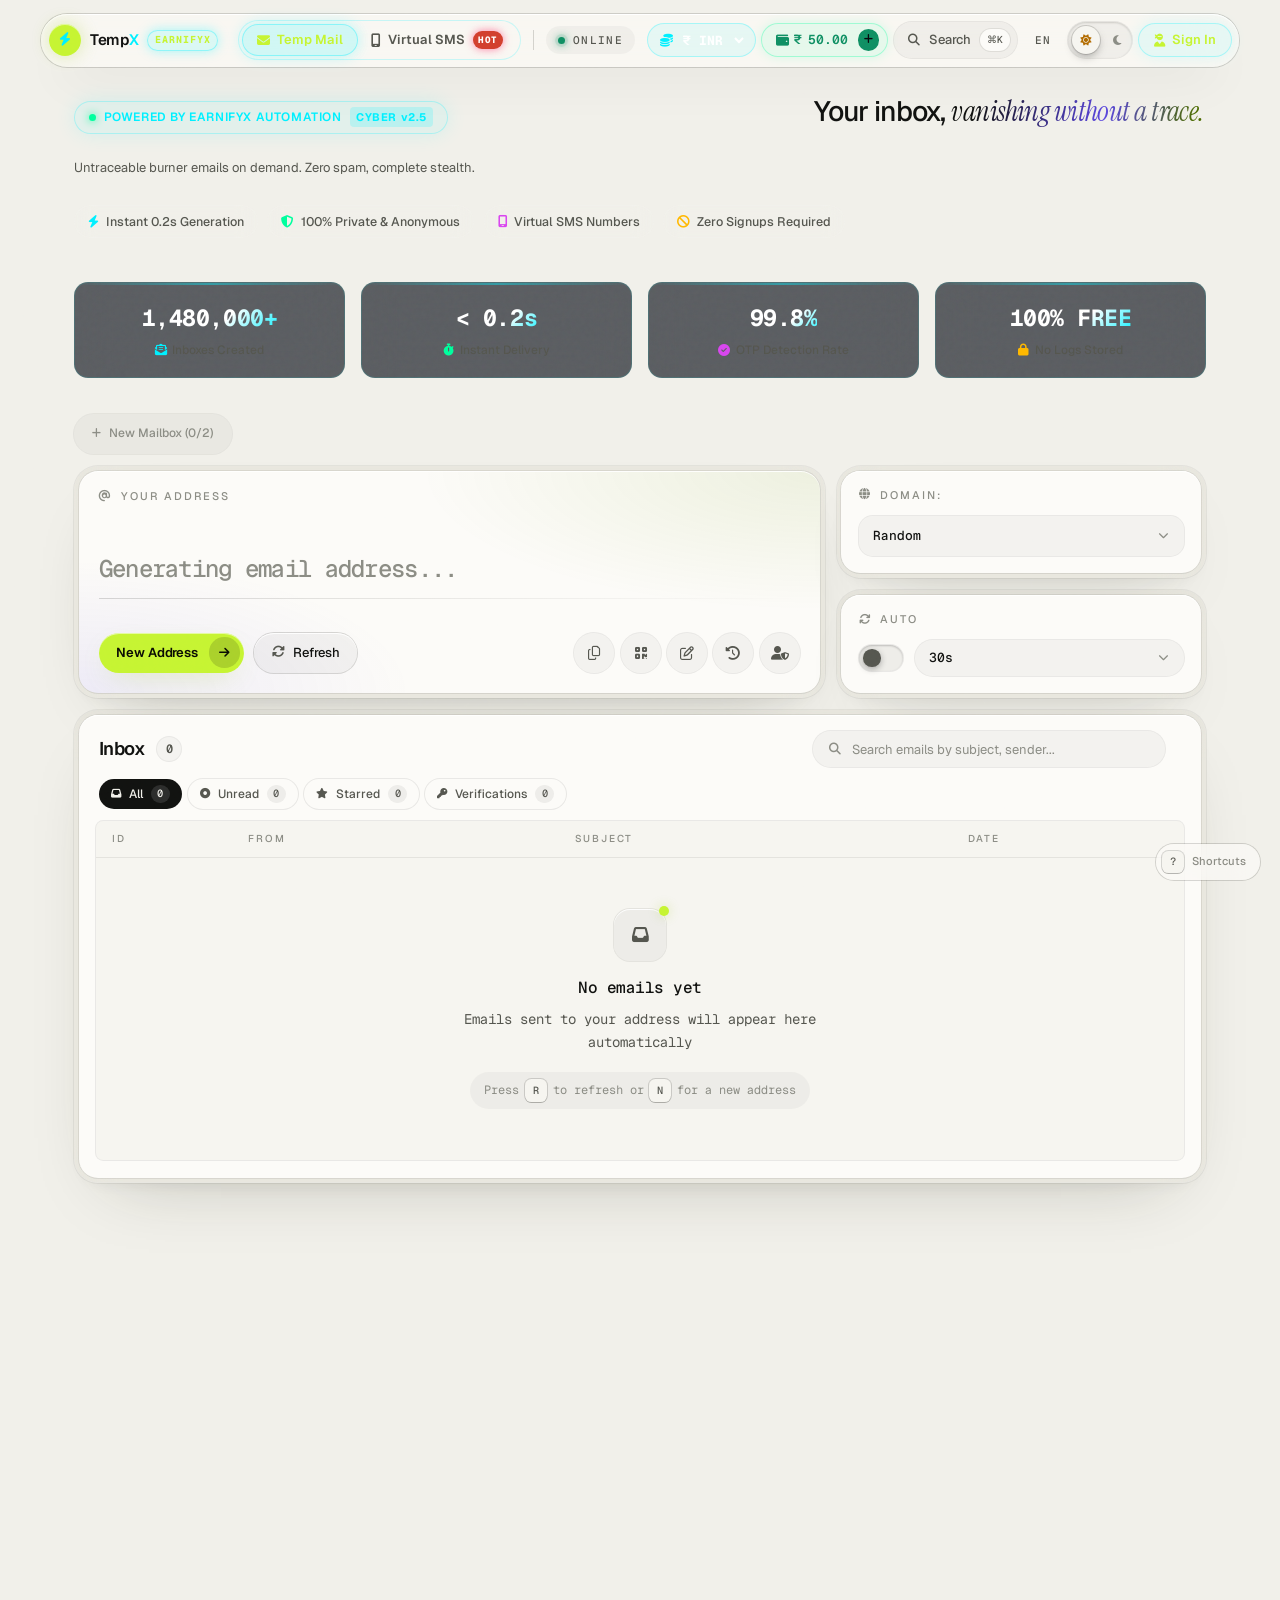
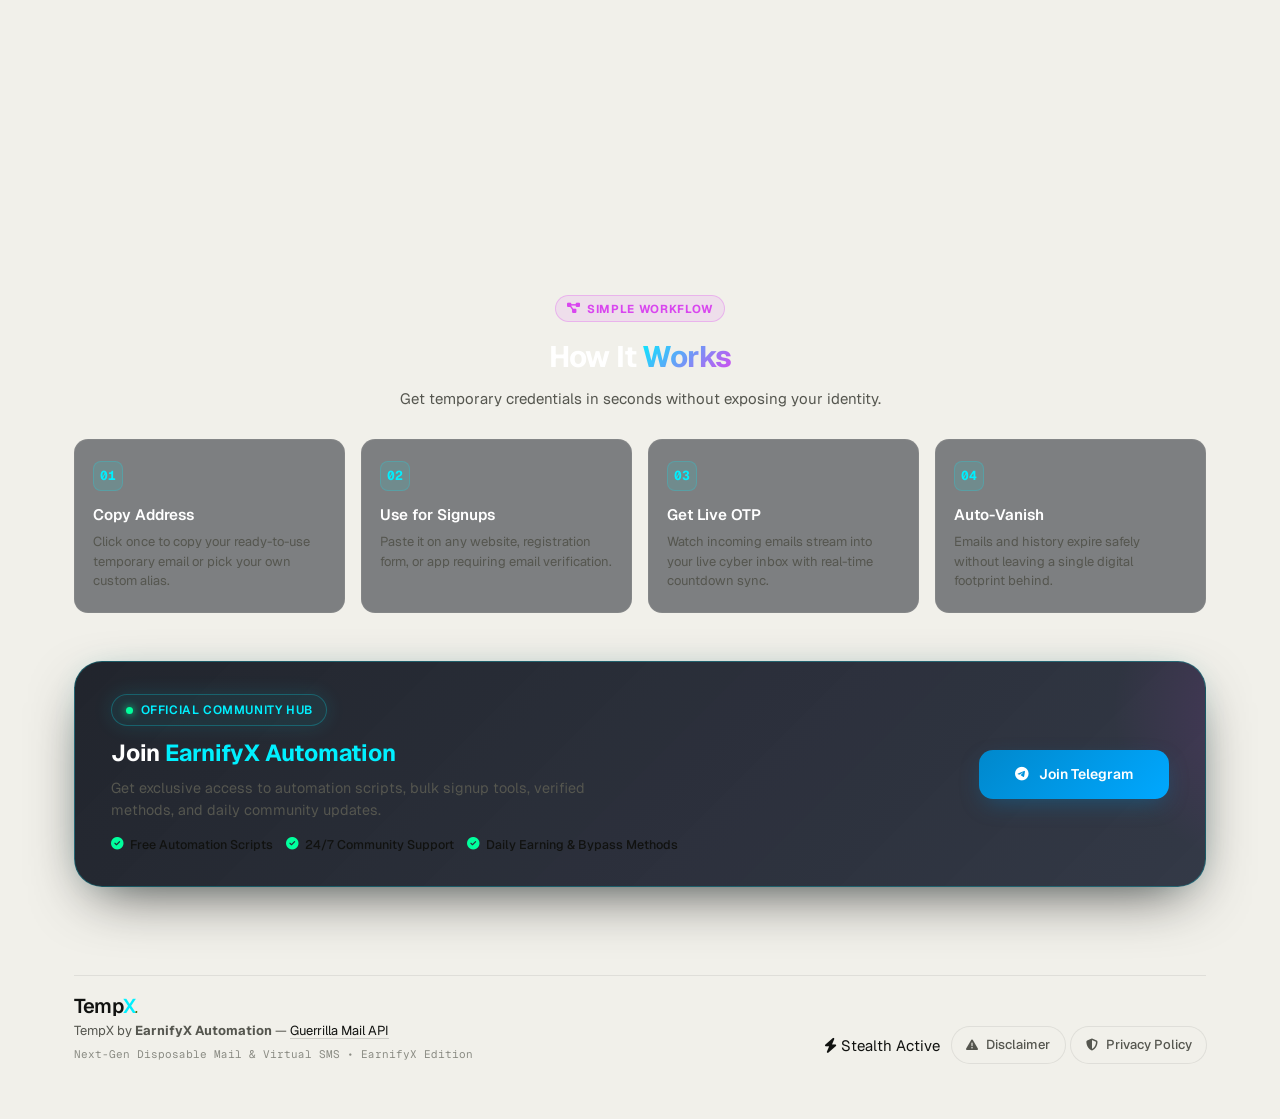
==== index.html @ 38884dc8 "feat: launch TempX v2.5 by EarnifyX Automation" ====
<!doctype html>
<!----------------------------------
    GhostMail — Cyberpunk Disposable Email
    Author: Suraj Kumar
    Tech: Vanilla JS + Cyberpunk Glassmorphism
---------------------------------->
<html lang="en">

<head>
  <meta charset="UTF-8" />
  <meta name="viewport" content="width=device-width, initial-scale=1.0, viewport-fit=cover" />
  <meta
    content="default-src 'self' https://api.guerrillamail.com https://cdnjs.cloudflare.com https://fonts.googleapis.com https://fonts.gstatic.com ws://127.0.0.1:* wss://127.0.0.1:*; connect-src 'self' https://api.guerrillamail.com ws://127.0.0.1:* wss://127.0.0.1:*; style-src 'self' 'unsafe-inline' https://cdnjs.cloudflare.com https://fonts.googleapis.com; script-src 'self' 'unsafe-inline' 'unsafe-eval'; font-src https://cdnjs.cloudflare.com https://fonts.gstatic.com; img-src 'self' data: https:;" />
  <title>TempX — Instant Temp Mail &amp; Virtual SMS | EarnifyX Automation</title>
  <meta name="description"
    content="TempX by EarnifyX Automation — Generate instant, stealth disposable email addresses &amp; virtual phone numbers for OTP verification. No sign-up required." />
  <meta name="keywords"
    content="tempx, earnifyx, temp mail, temporary email, disposable email, burner email, virtual sms, otp number, guerrilla mail" />
  <meta name="author" content="EarnifyX Automation" />
  <meta name="robots" content="index, follow, max-image-preview:large, max-snippet:-1" />

  <!-- Open Graph -->
  <meta property="og:type" content="website" />
  <meta property="og:site_name" content="TempX by EarnifyX" />
  <meta property="og:locale" content="en_US" />
  <meta property="og:title" content="TempX — Instant Temp Mail &amp; Virtual SMS" />
  <meta property="og:description"
    content="Instant stealth disposable email addresses &amp; virtual SMS numbers for OTP verification. By EarnifyX Automation." />
  <meta property="og:image" content="images/og-image.png" />
  <meta property="og:image:width" content="1200" />
  <meta property="og:image:height" content="630" />

  <!-- Twitter Card -->
  <meta name="twitter:card" content="summary_large_image" />
  <meta name="twitter:title" content="TempX — Instant Temp Mail &amp; Virtual SMS" />
  <meta name="twitter:description"
    content="Instant stealth disposable email addresses &amp; virtual SMS numbers for OTP verification. By EarnifyX Automation." />
  <meta name="twitter:image" content="images/og-image.png" />

  <!-- Structured data -->
  <script type="application/ld+json">
      {
        "@context": "https://schema.org",
        "@graph": [
          {
            "@type": "WebSite",
            "name": "TempX",
            "alternateName": "TempX by EarnifyX — Disposable Email & Virtual Numbers",
            "inLanguage": ["en", "tr"]
          },
          {
            "@type": "WebApplication",
            "name": "TempX",
            "description": "Next-Gen stealth disposable emails and virtual phone numbers for OTPs. Powered by EarnifyX Automation.",
            "applicationCategory": "UtilitiesApplication",
            "operatingSystem": "Any",
            "browserRequirements": "Requires JavaScript",
            "image": "images/og-image.png",
            "offers": { "@type": "Offer", "price": "0", "priceCurrency": "USD" },
            "author": { "@type": "Organization", "name": "EarnifyX Automation" }
          }
        ]
      }
    </script>
  <meta name="theme-color" content="#07080F" />
  <link rel="icon" href="images/app-icon.svg" type="image/svg+xml" />
  <link rel="icon" href="images/temp-mail-icon.png" type="image/png" sizes="64x64" />
  <link rel="manifest" href="manifest.json" />
  <link rel="apple-touch-icon" href="images/icon-192.png" />
  <meta name="apple-mobile-web-app-capable" content="yes" />

  <!-- Apply saved theme before first paint (prevents flash) -->
  <script>
    (function () {
      try {
        var t = localStorage.getItem("theme");
        if (!t) t = matchMedia("(prefers-color-scheme: light)").matches ? "light" : "dark";
        document.documentElement.setAttribute("data-theme", t);
      } catch (e) {
        document.documentElement.setAttribute("data-theme", "dark");
      }
      document.documentElement.classList.add("js");
    })();
  </script>

  <!-- Google Fonts: Geist, Geist Mono, Instrument Serif -->
  <link rel="preconnect" href="https://fonts.googleapis.com" />
  <link rel="preconnect" href="https://fonts.gstatic.com" crossorigin />
  <link
    href="https://fonts.googleapis.com/css2?family=Geist:wght@300;400;500;600;700&family=Geist+Mono:wght@400;500;600&family=Instrument+Serif:ital@0;1&display=swap"
    rel="stylesheet" />

  <link rel="stylesheet" href="css/style.css" />



  <!-- Font Awesome -->
  <link rel="stylesheet" href="https://cdnjs.cloudflare.com/ajax/libs/font-awesome/6.5.1/css/all.min.css"
    crossorigin="anonymous" referrerpolicy="no-referrer" />

  <!-- Confetti -->
  <script src="https://cdn.jsdelivr.net/npm/canvas-confetti@1.6.0/dist/confetti.browser.min.js" defer></script>
</head>

<body>
  <a href="#main-content" class="skip-link">Skip to main content</a>

  <!-- Ambient background: glow orbs, hairline grid, film grain -->
  <div class="ambient" aria-hidden="true">
    <div class="orb orb-a"></div>
    <div class="orb orb-b"></div>
    <div class="orb orb-c"></div>
    <div class="grid-lines"></div>
  </div>
  <div class="noise-overlay" aria-hidden="true"></div>

  <!-- Toast container -->
  <div id="toast-container" class="toast-container" aria-live="polite"></div>

  <!-- Floating island navigation -->
  <header class="nav-wrap" role="banner">
    <nav class="app-bar" aria-label="Primary">
      <a class="app-bar-logo" href="#main-content" aria-label="TempX home">
        <span class="logo-mark" aria-hidden="true" style="color: #00f0ff;">
          <i class="fa-solid fa-bolt"></i>
        </span>
        <span class="logo-word">Temp<span style="color: #00f0ff;">X</span></span>
        <span class="app-bar-version cyber-badge"
          style="background: rgba(0, 240, 255, 0.12); color: #00f0ff; border-color: rgba(0, 240, 255, 0.35); font-weight: 700; letter-spacing: 1px;">EARNIFYX</span>
      </a>

      <!-- App Mode Switcher: Mail vs SMS -->
      <div class="mode-switcher-pill">
        <button id="mode-tab-mail" class="mode-btn active" onclick="switchAppMode('mail')"
          aria-label="Switch to Temp Mail">
          <i class="fa-solid fa-envelope"></i>
          <span>Temp Mail</span>
        </button>
        <button id="mode-tab-sms" class="mode-btn" onclick="switchAppMode('sms')" aria-label="Switch to Virtual SMS">
          <i class="fa-solid fa-mobile-screen"></i>
          <span>Virtual SMS</span>
          <span class="sms-new-tag">HOT</span>
        </button>
      </div>

      <span class="app-bar-separator" aria-hidden="true"></span>

      <div class="status-pill" role="status">
        <span id="status-led" class="status-led offline"></span>
        <span id="status-text" data-i18n="status_offline">Offline</span>
      </div>

      <div class="app-bar-right">
        <!-- Live Currency Switcher -->
        <div class="currency-switch-pill" title="Switch Display Currency (Live)">
          <i class="fa-solid fa-coins"></i>
          <select id="app-currency-select" class="currency-select" onchange="changeAppCurrency(this.value)"
            aria-label="Currency Selector">
            <option value="INR" selected>₹ INR</option>
            <option value="USD">$ USD</option>
            <option value="USDT">₮ USDT</option>
          </select>
        </div>

        <!-- Wallet Balance Pill -->
        <div class="wallet-pill" onclick="openWalletModal()" title="TempX Wallet Balance &amp; Recharge">
          <i class="fa-solid fa-wallet"></i>
          <span class="wallet-currency" id="nav-wallet-currency">₹</span>
          <span id="wallet-balance-val">50.00</span>
          <span class="wallet-add-btn" aria-label="Add funds"><i class="fa-solid fa-plus"></i></span>
        </div>

        <button class="cmd-trigger" onclick="showCommandPalette()" aria-label="Command palette">
          <i class="fa-solid fa-magnifying-glass"></i>
          <span class="cmd-trigger-text" data-i18n="cmd_hint">Command Palette</span>
          <kbd>⌘K</kbd>
        </button>

        <button id="lang-toggle" class="lang-switch-btn" aria-label="Switch Language" data-tooltip="Türkçe">
          <span class="lang-icon">🇺🇸</span>
          <span class="lang-text">EN</span>
        </button>

        <label class="theme-toggle" data-tooltip="Theme">
          <input type="checkbox" id="theme-toggle" aria-label="Toggle dark mode" />
          <span class="theme-toggle-track" aria-hidden="true">
            <i class="fa-solid fa-sun"></i>
            <i class="fa-solid fa-moon"></i>
            <span class="theme-toggle-knob"></span>
          </span>
        </label>

        <!-- Auth Trigger / User Menu -->
        <div id="auth-header-slot" class="auth-slot">
          <button id="auth-open-btn" class="auth-trigger-btn" onclick="openAuthModal('login')"
            aria-label="Login or Register">
            <i class="fa-solid fa-user-ninja"></i>
            <span class="auth-btn-text">Sign In</span>
          </button>

          <div id="user-profile-menu" class="user-menu" style="display: none;">
            <div class="user-pill" onclick="toggleUserDropdown()">
              <span class="user-avatar"><i class="fa-solid fa-ghost"></i></span>
              <span id="user-display-name" class="user-name">Agent</span>
              <span class="user-tier-badge">PRO</span>
              <i class="fa-solid fa-chevron-down user-caret"></i>
            </div>
            <div id="user-dropdown-panel" class="user-dropdown" style="display: none;">
              <div class="user-dropdown-header">
                <span id="dropdown-username" class="dropdown-username">@agent</span>
                <span class="dropdown-role"><i class="fa-solid fa-shield-halved"></i> Stealth Unlimited</span>
              </div>
              <div class="user-dropdown-divider"></div>
              <div class="user-dropdown-perk">
                <i class="fa-solid fa-infinity"></i> Unlimited Mailboxes Active
              </div>
              <div class="user-dropdown-divider"></div>
              <button class="dropdown-item text-danger" onclick="logoutUser()">
                <i class="fa-solid fa-arrow-right-from-bracket"></i> Sign Out
              </button>
            </div>
          </div>
        </div>
      </div>
    </nav>
  </header>

  <div class="app-container">
    <main id="main-content" class="main-content" role="main" tabindex="-1">
      <div id="mail-workspace">
        <!-- Hero -->
        <section class="hero reveal" aria-labelledby="hero-title">
          <div class="hero-badge-pill">
            <span class="badge-dot"></span>
            <span>POWERED BY EARNIFYX AUTOMATION</span>
            <span class="badge-tag">CYBER v2.5</span>
          </div>
          <h1 id="hero-title" class="hero-title" data-i18n="hero_title">
            Instant Disposable Inboxes, <em
              style="background: linear-gradient(135deg, #00f0ff 0%, #d946ef 100%); -webkit-background-clip: text; -webkit-text-fill-color: transparent;">Zero
              Traces.</em>
          </h1>
          <p class="hero-sub" data-i18n="hero_sub">
            Ultra-fast temporary emails &amp; virtual phone numbers on demand. Bypass OTPs, block spam, and automate
            signups with complete stealth.
          </p>
          <div class="hero-trust-bar">
            <span class="trust-item"><i class="fa-solid fa-bolt" style="color: #00f0ff;"></i> Instant 0.2s
              Generation</span>
            <span class="trust-item"><i class="fa-solid fa-shield-halved" style="color: #00ff9d;"></i> 100% Private
              &amp; Anonymous</span>
            <span class="trust-item"><i class="fa-solid fa-mobile-screen" style="color: #d946ef;"></i> Virtual SMS
              Numbers</span>
            <span class="trust-item"><i class="fa-solid fa-ban" style="color: #ffb800;"></i> Zero Signups
              Required</span>
          </div>
        </section>

        <!-- Live Cyber Metrics Strip -->
        <div class="cyber-metrics-strip reveal" style="--d: 180ms">
          <div class="metric-card">
            <span class="metric-val">1,480,000+</span>
            <span class="metric-lbl"><i class="fa-solid fa-envelope-open-text" style="color: #00f0ff;"></i> Inboxes
              Created</span>
          </div>
          <div class="metric-card">
            <span class="metric-val">&lt; 0.2s</span>
            <span class="metric-lbl"><i class="fa-solid fa-stopwatch" style="color: #00ff9d;"></i> Instant
              Delivery</span>
          </div>
          <div class="metric-card">
            <span class="metric-val">99.8%</span>
            <span class="metric-lbl"><i class="fa-solid fa-circle-check" style="color: #d946ef;"></i> OTP Detection
              Rate</span>
          </div>
          <div class="metric-card">
            <span class="metric-val">100% FREE</span>
            <span class="metric-lbl"><i class="fa-solid fa-lock" style="color: #ffb800;"></i> No Logs Stored</span>
          </div>
        </div>

        <!-- Multi-mailbox tabs -->
        <div class="mailbox-tabs-container reveal" style="--d: 200ms" id="mailbox-tabs"></div>

        <!-- Bento: address + side controls -->
        <section class="bento">
          <!-- Address card (hero) -->
          <div class="bezel bento-main reveal" style="--d: 240ms">
            <div class="bezel-core hero-email-inner">
              <div class="core-head">
                <span class="core-label">
                  <i class="fa-solid fa-at"></i>
                  <span data-i18n="hero_address_label">Your address</span>
                </span>
                <div class="session-timer" id="session-timer" style="display: none">
                  <i class="fa-regular fa-clock"></i>
                  <span id="session-timer-text">00:00</span>
                </div>
              </div>

              <div class="email-input-group">
                <input id="addr" placeholder="Generating email address..." data-i18n-placeholder="generating_email"
                  readonly spellcheck="false" aria-label="Your temporary email address"
                  data-i18n-aria-label="aria_email_address" />
              </div>

              <!-- Note for the current address ("Reddit signup") -->
              <div class="address-label-row" id="address-label-row"></div>

              <div class="address-actions">
                <div class="button-group">
                  <button onclick="genEmail()" class="primary-button btn-island" title="Generate new address"
                    data-i18n-title="tooltip_new_btn">
                    <span data-i18n="btn_new">New Address</span>
                    <span class="btn-icon" aria-hidden="true">
                      <i class="fa-solid fa-arrow-right"></i>
                    </span>
                  </button>
                  <button onclick="refreshMail()" class="secondary-button" title="Refresh inbox"
                    data-i18n-title="tooltip_refresh_btn">
                    <i class="fa-solid fa-rotate"></i>
                    <span data-i18n="btn_refresh">Refresh</span>
                  </button>
                </div>

                <div class="icon-row">
                  <button onclick="copyEmail()" id="copy-btn" title="Copy email address" data-i18n-title="copy_email"
                    class="icon-button" aria-label="Copy email address" data-i18n-aria-label="copy_email"
                    data-tooltip="Copy" data-i18n-tooltip="tooltip_copy">
                    <i class="fa-regular fa-copy" id="copy-icon"></i>
                  </button>
                  <button onclick="showQRCodeModal()" id="qrcode-btn" title="Show QR Code" data-i18n-title="show_qrcode"
                    class="icon-button" aria-label="Show QR Code" data-i18n-aria-label="show_qrcode"
                    data-tooltip="QR Code" data-i18n-tooltip="tooltip_qrcode">
                    <i class="fa-solid fa-qrcode"></i>
                  </button>
                  <button onclick="showCustomAliasModal()" id="alias-btn" title="Custom Username"
                    data-i18n-title="custom_username" class="icon-button" aria-label="Custom Username"
                    data-i18n-aria-label="custom_username" data-tooltip="Custom Name"
                    data-i18n-tooltip="tooltip_custom_name">
                    <i class="fa-regular fa-pen-to-square"></i>
                  </button>
                  <button onclick="showAddressHistory()" id="history-btn" title="Address history"
                    data-i18n-title="tooltip_history" class="icon-button" aria-label="Address history"
                    data-i18n-aria-label="tooltip_history" data-tooltip="Address history"
                    data-i18n-tooltip="tooltip_history">
                    <i class="fa-solid fa-clock-rotate-left"></i>
                  </button>
                  <button onclick="showPrivacyReport()" id="privacy-report-btn" title="Privacy report"
                    data-i18n-title="tooltip_privacy_report" class="icon-button" aria-label="Privacy report"
                    data-i18n-aria-label="tooltip_privacy_report" data-tooltip="Privacy report"
                    data-i18n-tooltip="tooltip_privacy_report">
                    <i class="fa-solid fa-user-shield"></i>
                  </button>
                </div>
              </div>

              <!-- Countdown progress bar (shown during auto-refresh) -->
              <div id="countdown-bar-container" class="countdown-bar-container">
                <div id="countdown-bar" class="countdown-bar"></div>
              </div>
            </div>
          </div>

          <!-- Domain -->
          <div class="bezel bento-side reveal" style="--d: 320ms">
            <div class="bezel-core side-core">
              <span class="core-label">
                <i class="fa-solid fa-globe"></i>
                <span data-i18n="domain_label">Domain:</span>
              </span>
              <div class="select-wrap">
                <select id="domain-select" class="domain-select" aria-label="Select email domain"
                  data-i18n-aria-label="aria_select_domain">
                  <option value="random" data-i18n="domain_random">Random</option>
                  <option value="guerrillamail.com">guerrillamail.com</option>
                  <option value="guerrillamail.net">guerrillamail.net</option>
                  <option value="guerrillamail.org">guerrillamail.org</option>
                  <option value="guerrillamailblock.com">guerrillamailblock.com</option>
                  <option value="grr.la">grr.la</option>
                  <option value="pokemail.net">pokemail.net</option>
                  <option value="spam4.me">spam4.me</option>
                </select>
                <i class="fa-solid fa-chevron-down" aria-hidden="true"></i>
              </div>
            </div>
          </div>

          <!-- Auto refresh -->
          <div class="bezel bento-side reveal" style="--d: 400ms">
            <div class="bezel-core side-core auto-refresh">
              <span class="core-label">
                <i class="fa-solid fa-arrows-rotate"></i>
                <span data-i18n="auto_refresh_label">Auto</span>
                <span id="countdown" class="countdown-text"></span>
              </span>
              <div class="auto-row">
                <label class="toggle">
                  <input type="checkbox" id="auto-refresh" />
                  <span class="toggle-track" aria-hidden="true"><span class="toggle-knob"></span></span>
                </label>
                <div class="select-wrap select-wrap-sm">
                  <select id="refresh-interval" class="select-input" aria-label="Auto-refresh interval"
                    data-i18n-aria-label="aria_refresh_interval">
                    <option value="10">10s</option>
                    <option value="30" selected>30s</option>
                    <option value="60">1m</option>
                    <option value="120">2m</option>
                  </select>
                  <i class="fa-solid fa-chevron-down" aria-hidden="true"></i>
                </div>
              </div>
            </div>
          </div>
        </section>

        <!-- Inbox -->
        <section class="bezel inbox reveal" aria-label="Inbox">
          <div class="bezel-core inbox-core card">
            <div class="inbox-list">
              <div class="inbox-head">
                <div class="email-count">
                  <h3 data-i18n="inbox_label">Inbox</h3>
                  <span id="email-count-badge" class="count-badge">0</span>
                </div>

                <div class="search-container">
                  <div class="search-input-group">
                    <i class="fa-solid fa-magnifying-glass"></i>
                    <input type="text" id="email-search" placeholder="Search emails by subject, sender..."
                      data-i18n-placeholder="search_placeholder" aria-label="Search emails"
                      data-i18n-aria-label="aria_search_emails" />
                  </div>
                </div>

                <div class="inbox-actions">
                  <button onclick="deleteAllEmails()" class="ghost-button" title="Delete all emails"
                    data-i18n-title="tooltip_clear_all" id="delete-all-btn" style="display: none">
                    <i class="fa-regular fa-trash-can"></i>
                    <span data-i18n="btn_clear_all">Clear All</span>
                  </button>
                </div>
              </div>

              <!-- Quick filter chips -->
              <div class="filter-chips-container" id="filter-chips"></div>

              <!-- Loading & errors -->
              <div id="loading-spinner" class="spinner hidden" style="display: none"></div>
              <div id="error-message" class="error-message hidden"></div>

              <!-- Table -->
              <div class="table-container">
                <table id="emails" aria-describedby="email-table-caption">
                  <caption id="email-table-caption" class="visually-hidden">
                    Temporary email inbox
                  </caption>
                  <thead>
                    <tr>
                      <th scope="col"><span data-i18n="table_id">ID</span></th>
                      <th scope="col"><span data-i18n="table_from">From</span></th>
                      <th scope="col"><span data-i18n="table_subject">Subject</span></th>
                      <th scope="col"><span data-i18n="table_date">Date</span></th>
                      <th scope="col"><span class="visually-hidden" data-i18n="table_actions">Actions</span></th>
                    </tr>
                  </thead>
                  <tbody></tbody>
                </table>
                <div id="emails-responsive" class="emails-responsive" aria-live="polite"></div>
              </div>
            </div>

            <aside id="reader-pane" class="reader-pane" aria-label="Email reader" hidden></aside>
          </div>
        </section>

        <!-- ══════════════════════════════════════════════
             Features Bento Grid
             ══════════════════════════════════════════════ -->
        <section class="tempx-section reveal" style="--d: 200ms">
          <div class="tempx-section-head">
            <span class="tempx-section-tag"><i class="fa-solid fa-microchip"></i> Core Architecture</span>
            <h2>Why Use <span>TempX</span>?</h2>
            <p>Engineered for high-volume automated signups, privacy testing, and zero-spam browsing.</p>
          </div>

          <div class="tempx-features-grid">
            <!-- Feat 1 -->
            <div class="tempx-feat-card">
              <div class="tempx-feat-icon icon-cyan">
                <i class="fa-solid fa-bolt-lightning"></i>
              </div>
              <h3>Instant 0.2s Inboxes</h3>
              <p>Generate high-reputation disposable email addresses across 7+ rotating domains in a single click with
                zero registration.</p>
            </div>

            <!-- Feat 2 -->
            <div class="tempx-feat-card">
              <div class="tempx-feat-icon icon-violet">
                <i class="fa-solid fa-mobile-screen"></i>
              </div>
              <h3>Virtual Phone Numbers</h3>
              <p>Receive SMS verification codes for Telegram, WhatsApp, Gmail &amp; OpenAI without using your personal
                SIM card.</p>
            </div>

            <!-- Feat 3 -->
            <div class="tempx-feat-card">
              <div class="tempx-feat-icon icon-emerald">
                <i class="fa-solid fa-shield-halved"></i>
              </div>
              <h3>AI OTP Isolator</h3>
              <p>Smart regex engine scans incoming email bodies and highlights 4 to 8 digit verification codes in big,
                bold, copyable badges.</p>
            </div>

            <!-- Feat 4 -->
            <div class="tempx-feat-card">
              <div class="tempx-feat-icon icon-emerald">
                <i class="fa-solid fa-robot"></i>
              </div>
              <h3>Built for Automation</h3>
              <p>Optimized for scripts, bots, multi-account creations, and referral programs by the EarnifyX Automation
                community.</p>
            </div>

            <!-- Feat 5 -->
            <div class="tempx-feat-card">
              <div class="tempx-feat-icon icon-cyan">
                <i class="fa-solid fa-eye-slash"></i>
              </div>
              <h3>Stealth Privacy Guard</h3>
              <p>Incoming HTML is automatically cleaned to neutralize tracking beacons, spy pixels, and malicious remote
                scripts.</p>
            </div>

            <!-- Feat 6 -->
            <div class="tempx-feat-card">
              <div class="tempx-feat-icon icon-violet">
                <i class="fa-solid fa-wallet"></i>
              </div>
              <h3>Transparent Wallet</h3>
              <p>Top up micro-balances for virtual numbers with guaranteed automatic refunds if an SMS is not received
                in 15 minutes.</p>
            </div>
          </div>
        </section>

        <!-- ══════════════════════════════════════════════
             How It Works Step-by-Step
             ══════════════════════════════════════════════ -->
        <section class="tempx-section reveal" style="--d: 250ms">
          <div class="tempx-section-head">
            <span class="tempx-section-tag"><i class="fa-solid fa-diagram-project"></i> Simple Workflow</span>
            <h2>How It <span>Works</span></h2>
            <p>Get temporary credentials in seconds without exposing your identity.</p>
          </div>

          <div class="tempx-how-grid">
            <div class="tempx-how-card">
              <span class="tempx-step-num">01</span>
              <h4>Copy Address</h4>
              <p>Click once to copy your ready-to-use temporary email or pick your own custom alias.</p>
            </div>
            <div class="tempx-how-card">
              <span class="tempx-step-num">02</span>
              <h4>Use for Signups</h4>
              <p>Paste it on any website, registration form, or app requiring email verification.</p>
            </div>
            <div class="tempx-how-card">
              <span class="tempx-step-num">03</span>
              <h4>Get Live OTP</h4>
              <p>Watch incoming emails stream into your live cyber inbox with real-time countdown sync.</p>
            </div>
            <div class="tempx-how-card">
              <span class="tempx-step-num">04</span>
              <h4>Auto-Vanish</h4>
              <p>Emails and history expire safely without leaving a single digital footprint behind.</p>
            </div>
          </div>
        </section>

        <!-- ══════════════════════════════════════════════
             EarnifyX Community Banner Card
             ══════════════════════════════════════════════ -->
        <section class="earnifyx-community-card reveal" style="--d: 300ms">
          <div class="community-info">
            <div class="hero-badge-pill" style="margin-bottom: 0.6rem;">
              <span class="badge-dot"></span>
              <span>OFFICIAL COMMUNITY HUB</span>
            </div>
            <h3>Join <span>EarnifyX Automation</span></h3>
            <p>Get exclusive access to automation scripts, bulk signup tools, verified methods, and daily community
              updates.</p>
            <div class="community-perks-row">
              <span class="c-perk"><i class="fa-solid fa-check-circle"></i> Free Automation Scripts</span>
              <span class="c-perk"><i class="fa-solid fa-check-circle"></i> 24/7 Community Support</span>
              <span class="c-perk"><i class="fa-solid fa-check-circle"></i> Daily Earning &amp; Bypass Methods</span>
            </div>
          </div>
          <div class="community-actions">
            <a href="https://t.me" target="_blank" rel="noopener noreferrer" class="btn-community-tg">
              <i class="fa-brands fa-telegram"></i>
              <span>Join Telegram</span>
            </a>
          </div>
        </section>
      </div> <!-- /#mail-workspace -->

      <!-- ══════════════════════════════════════════════
           GhostSMS — Virtual Numbers & OTP Receiver
           ══════════════════════════════════════════════ -->
      <div id="sms-workspace" style="display: none;">
        <!-- SMS Hero -->
        <section class="hero reveal">
          <div class="hero-badge-pill" style="margin-bottom: 0.6rem;">
            <span class="badge-dot"></span>
            <span>TEMPX VIRTUAL SMS HUB</span>
            <span class="badge-tag">AUTO-REFUND</span>
          </div>
          <div class="sms-hero-left">
            <h1 class="hero-title">
              Virtual Numbers, <em
                style="background: linear-gradient(135deg, #00ff9d 0%, #00f0ff 100%); -webkit-background-clip: text; -webkit-text-fill-color: transparent;">Intercepted
                Live.</em>
            </h1>
            <p class="hero-sub">
              Private disposable phone numbers for WhatsApp, Telegram, Google &amp; 50+ services. Instant 100% refund to
              wallet if no SMS arrives.
            </p>
          </div>
          <div class="sms-hero-right">
            <button class="ghost-button api-config-btn" onclick="openSmsConfigModal()"
              title="SMS Provider API Key Settings">
              <i class="fa-solid fa-key"></i>
              <span>API Key Settings</span>
            </button>
          </div>
        </section>

        <!-- Active Orders Section (Live Numbers & OTPs) -->
        <section id="sms-active-orders-section" class="sms-active-section">
          <div class="sms-section-head">
            <h3><i class="fa-solid fa-tower-broadcast"></i> Active Numbers &amp; Live OTPs</h3>
            <span class="sms-active-badge">Real-time Polling</span>
          </div>

          <div id="sms-no-active-orders" class="sms-empty-card bezel">
            <div class="bezel-core sms-empty-inner">
              <i class="fa-solid fa-mobile-screen-button"></i>
              <h4>No Active Numbers Right Now</h4>
              <p>Select any service below to buy an instant virtual number. If OTP doesn't arrive within 15 minutes,
                your money is 100% refunded!</p>
            </div>
          </div>

          <div id="sms-active-cards" class="sms-active-grid"></div>
        </section>

        <!-- Country Selection Bar -->
        <section class="sms-filter-bar bezel">
          <div class="bezel-core sms-filter-inner">
            <div class="filter-item">
              <label for="sms-country-select"><i class="fa-solid fa-globe"></i> Select Country:</label>
              <div class="select-wrap">
                <select id="sms-country-select" class="select-input" onchange="renderServicesGrid()">
                  <!-- Dynamically populated -->
                </select>
                <i class="fa-solid fa-chevron-down"></i>
              </div>
            </div>
            <div class="filter-perk">
              <i class="fa-solid fa-shield-halved"></i>
              <span>Guaranteed auto-refund on failed SMS</span>
            </div>
          </div>
        </section>

        <!-- Services Catalog Section -->
        <section class="sms-catalog-section">
          <div class="sms-section-head">
            <h3><i class="fa-solid fa-bolt"></i> Available Services</h3>
            <span class="sms-hint-note">Prices deduct from your TempX Wallet balance</span>
          </div>

          <div id="sms-services-grid" class="sms-services-grid"></div>
        </section>
      </div> <!-- /#sms-workspace -->
    </main>

    <!-- Footer -->
    <footer role="contentinfo" class="site-footer reveal">
      <div class="footer-content">
        <div class="footer-brand">
          <span class="footer-word">Temp<span style="color: #00f0ff;">X</span><em>.</em></span>
          <p>
            <span>TempX by <strong>EarnifyX Automation</strong> — </span>
            <a href="https://www.guerrillamail.com" target="_blank" rel="noopener noreferrer">Guerrilla Mail API</a>
          </p>
          <p class="version">Next-Gen Disposable Mail &amp; Virtual SMS • EarnifyX Edition</p>
        </div>

        <div class="footer-right">
          <div class="social">
            <span class="footer-badge"><i class="fa-solid fa-bolt"></i> Stealth Active</span>
          </div>

          <div class="footer-buttons">
            <button class="ghost-button" onclick="showWarning()">
              <i class="fa-solid fa-triangle-exclamation"></i>
              <span data-i18n="btn_disclaimer">Disclaimer</span>
            </button>
            <a class="ghost-button" href="privacy/privacy.html" target="_blank" rel="noopener noreferrer">
              <i class="fa-solid fa-shield-halved"></i>
              <span data-i18n="btn_privacy">Privacy Policy</span>
            </a>
          </div>
        </div>
      </div>
    </footer>
  </div>

  <!-- Welcome Message -->
  <div id="welcomeMessage" class="welcome-message" role="dialog" aria-labelledby="welcome-title">
    <div class="welcome-message-inner">
      <div class="welcome-message-header">
        <span class="eyebrow eyebrow-sm"><span class="eyebrow-dot"></span>EarnifyX</span>
        <h3 id="welcome-title" data-i18n="welcome_header">Welcome to TempX</h3>
      </div>
      <div class="welcome-message-content">
        <p data-i18n="welcome_p1">
          Your temporary email address is being generated. Use it to sign up for
          services without revealing your real email.
        </p>
        <p class="welcome-tips-title"><strong data-i18n="welcome_tips_header">Tips:</strong></p>
        <ul>
          <li data-i18n="welcome_tip1">Press <kbd>?</kbd> to see keyboard shortcuts</li>
          <li data-i18n="welcome_tip2">Enable auto-refresh to get emails instantly</li>
          <li data-i18n="welcome_tip3">Click "New Address" if loading fails</li>
          <li data-i18n="welcome_tip4">Press <kbd>⌘K</kbd> to open the command palette</li>
        </ul>
        <p data-i18n="welcome_p3">Thank you for using this project! ❤️</p>
      </div>
      <div class="welcome-message-actions">
        <button onclick="hideWelcomeMessage()" class="primary-button btn-island">
          <span data-i18n="btn_got_it">Got it!</span>
          <span class="btn-icon" aria-hidden="true"><i class="fa-solid fa-check"></i></span>
        </button>
      </div>
    </div>
  </div>

  <!-- Keyboard shortcut hint -->
  <button class="shortcut-hint" onclick="showShortcuts()" title="Keyboard shortcuts"
    data-i18n-title="tooltip_shortcuts">
    <kbd>?</kbd> <span data-i18n="shortcut_hint_text">Shortcuts</span>
  </button>

  <!-- Scroll to top button -->
  <button id="scroll-top-btn" class="scroll-top-btn" onclick="window.scrollTo({ top: 0, behavior: 'smooth' })"
    aria-label="Scroll to top" data-i18n-aria-label="aria_scroll_top">
    <i class="fa-solid fa-arrow-up"></i>
  </button>

  <!-- Mobile FAB -->
  <div class="mobile-fab" id="mobile-fab">
    <div class="fab-actions" id="fab-actions">
      <button class="fab-action" onclick="refreshMail(); toggleFab();" aria-label="Refresh"
        data-i18n-aria-label="btn_refresh">
        <i class="fa-solid fa-rotate"></i>
      </button>
      <button class="fab-action" onclick="genEmail(); toggleFab();" aria-label="New Address"
        data-i18n-aria-label="btn_new">
        <i class="fa-solid fa-wand-magic-sparkles"></i>
      </button>
      <button class="fab-action" onclick="copyEmail(); toggleFab();" aria-label="Copy"
        data-i18n-aria-label="copy_email">
        <i class="fa-regular fa-copy"></i>
      </button>
    </div>
    <button class="fab-main" id="fab-main" onclick="toggleFab()" aria-label="Quick actions"
      data-i18n-aria-label="aria_quick_actions">
      <span class="fab-line"></span>
      <span class="fab-line"></span>
    </button>
  </div>

  <!-- Interaction scripts -->
  <script>
    // Mobile FAB toggle
    function toggleFab() {
      const btn = document.getElementById("fab-main");
      const actions = document.getElementById("fab-actions");
      btn.classList.toggle("open");
      actions.classList.toggle("show");
    }

    // Close FAB on outside click
    document.addEventListener("click", (e) => {
      const fab = document.getElementById("mobile-fab");
      if (fab && !fab.contains(e.target)) {
        document.getElementById("fab-main")?.classList.remove("open");
        document.getElementById("fab-actions")?.classList.remove("show");
      }
    });

    document.addEventListener("DOMContentLoaded", () => {
      // Scroll entry reveals
      const items = document.querySelectorAll(".reveal");
      if ("IntersectionObserver" in window) {
        const io = new IntersectionObserver(
          (entries) => {
            entries.forEach((entry) => {
              if (entry.isIntersecting) {
                entry.target.classList.add("in");
                io.unobserve(entry.target);
              }
            });
          },
          { threshold: 0.12, rootMargin: "0px 0px -6% 0px" },
        );
        items.forEach((el) => io.observe(el));
      } else {
        items.forEach((el) => el.classList.add("in"));
      }

      // Scroll-to-top + nav condense, driven by a sentinel instead of scroll events
      const sentinel = document.createElement("div");
      sentinel.className = "scroll-sentinel";
      sentinel.setAttribute("aria-hidden", "true");
      document.body.prepend(sentinel);
      if ("IntersectionObserver" in window) {
        new IntersectionObserver(([entry]) => {
          const scrolled = !entry.isIntersecting;
          document.getElent?.classList.toggle("visible", scrolled);
          document.documentElement.classList.toggle("is-scrolled", scrolled);
        }).observe(sentinel);
      }
    });
  </script>

  <!-- Welcome Message Logic -->
  <script>
    function hideWelcomeMessage() {
      const welcomeMessage = document.getElementById("welcomeMessage");
      welcomeMessage.classList.remove("show");
      welcomeMessage.classList.add("leaving");

      if (typeof confetti === "function") {
        confetti({
          particleCount: 110,
          spread: 150,
          origin: { y: 0.85 },
          colors: ["#00F0FF", "#D946EF", "#00FF9D", "#FF007F", "#FFFFFF"],
          startVelocity: 38,
          gravity: 1.15,
          scalar: 0.7,
          ticks: 120,
        });
      }

      setTimeout(() => {
        welcomeMessage.remove();
        localStorage.setItem("welcomeMessageSeen", "true");
      }, 600);
    }

    document.addEventListener("DOMContentLoaded", () => {
      if (!localStorage.getItem("welcomeMessageSeen")) {
        setTimeout(() => {
          const welcomeMessage = document.getElementById("welcomeMessage");
          if (welcomeMessa) elcomeMessage.classList.add("show");
        }, 900);
      } else {
        const wm = document.getElementById("welcomeMessage");
        if (wm) wm.remove();
      }
    });
  </script>

  <!-- Auth Modal (Cyberpunk Glassmorphism) -->
  <div id="auth-modal" class="auth-modal-backdrop" role="dialog" aria-modal="true" style="display: none;">
    <div class="auth-modal-card bezel">
      <div class="bezel-core auth-card-inner">
        <button class="auth-close-btn" onclick="closeAuthModal()" aria-label="Close modal">
          <i class="fa-solid fa-xmark"></i>
        </button>

        <div class="auth-header">
          <div class="auth-logo-badge">
            <i class="fa-solid fa-bolt" style="color: #00f0ff;"></i>
          </div>
          <h3 id="auth-title">Sign In to TempX</h3>
          <p id="auth-subtitle" class="auth-subtitle">Access your persistent wallet, active numbers &amp; EarnifyX
            features.</p>
        </div>

        <!-- Tabs -->
        <div class="auth-tabs">
          <button id="auth-tab-login" class="auth-tab active" onclick="switchAuthTab('login')">
            Sign In
          </button>
          <button id="auth-tab-register" class="auth-tab" onclick="switchAuthTab('register')">
            Register Free
          </button>
        </div>

        <!-- Alert Notification -->
        <div id="auth-alert" class="auth-alert" style="display: none;"></div>

        <!-- Login Form -->
        <form id="login-form" onsubmit="handleLogin(event)" class="auth-form">
          <div class="auth-field">
            <label for="login-username"><i class="fa-solid fa-user"></i> Username</label>
            <input type="text" id="login-username" placeholder="e.g. ghost_agent" required autocomplete="username" />
          </div>
          <div class="auth-field">
            <label for="login-password"><i class="fa-solid fa-lock"></i> Passcode</label>
            <div class="password-input-wrap">
              <input type="password" id="login-password" placeholder="••••••••" required
                autocomplete="current-password" />
              <button type="button" class="toggle-password" onclick="togglePasswordVisibility('login-password')"
                aria-label="Toggle password">
                <i class="fa-regular fa-eye"></i>
              </button>
            </div>
          </div>
          <button type="submit" class="primary-button auth-submit-btn">
            <span>Authenticate</span>
            <i class="fa-solid fa-bolt"></i>
          </button>
        </form>

        <!-- Register Form -->
        <form id="register-form" onsubmit="handleRegister(event)" class="auth-form" style="display: none;">
          <div class="auth-field">
            <label for="reg-username"><i class="fa-solid fa-user-plus"></i> Choose Username</label>
            <input type="text" id="reg-username" placeholder="e.g. cyber_agent" minlength="3" maxlength="20" required
              autocomplete="username" />
          </div>
          <div class="auth-field">
            <label for="reg-email"><i class="fa-solid fa-envelope"></i> Recovery Email (Optional)</label>
            <input type="email" id="reg-email" placeholder="backup@example.com (optional)" autocomplete="email" />
          </div>
          <div class="auth-field">
            <label for="reg-password"><i class="fa-solid fa-shield-halved"></i> Create Passcode</label>
            <div class="password-input-wrap">
              <input type="password" id="reg-password" placeholder="Minimum 4 characters" minlength="4" required
                autocomplete="new-password" />
              <button type="button" class="toggle-password" onclick="togglePasswordVisibility('reg-password')"
                aria-label="Toggle password">
                <i class="fa-regular fa-eye"></i>
              </button>
            </div>
          </div>
          <div class="auth-perks-box">
            <div class="perk-item"><i class="fa-solid fa-check"></i> Unlimited Mailbox Switching</div>
            <div class="perk-item"><i class="fa-solid fa-check"></i> Persistent Stealth Identity</div>
            <div class="perk-item"><i class="fa-solid fa-check"></i> 100% Free Forever</div>
          </div>
          <button type="submit" class="primary-button auth-submit-btn">
            <span>Create Ghost Account</span>
            <i class="fa-solid fa-wand-magic-sparkles"></i>
          </button>
        </form>

        <div class="auth-footer-note">
          <i class="fa-solid fa-lock"></i> Client-side encrypted &bull; Zero spam guarantee
        </div>
      </div>
    </div>
  </div>

  <!-- ══════════════════════════════════════════════
       Wallet Modal (Recharge & Transaction History)
       ══════════════════════════════════════════════ -->
  <div id="wallet-modal" class="auth-modal-backdrop" role="dialog" aria-modal="true" style="display: none;">
    <div class="auth-modal-card bezel wallet-modal-card">
      <div class="bezel-core auth-card-inner">
        <button class="auth-close-btn" onclick="closeWalletModal()" aria-label="Close modal">
          <i class="fa-solid fa-xmark"></i>
        </button>

        <div class="auth-header">
          <div class="auth-logo-badge wallet-badge">
            <i class="fa-solid fa-wallet"></i>
          </div>
          <h3>TempX Live Wallet</h3>
          <p class="auth-subtitle">Add funds to purchase virtual phone numbers &amp; SMS OTPs.</p>
        </div>

        <!-- Balance Card -->
        <div class="wallet-balance-card">
          <span class="balance-label">Available Balance:</span>
          <span id="modal-wallet-balance" class="balance-amount">₹50.00</span>
          <span class="balance-hint"><i class="fa-solid fa-shield-check"></i> 100% Refundable on failed OTPs</span>
        </div>

        <!-- Recharge Gateway Selector Tabs -->
        <div class="wallet-tabs-nav">
          <button id="w-tab-btn-binance" class="wallet-tab-btn tab-binance active" onclick="switchWalletTab('binance')">
            <i class="fa-brands fa-bitcoin"></i>
            <span>Binance Pay / USDT</span>
          </button>
          <button id="w-tab-btn-upi" class="wallet-tab-btn" onclick="switchWalletTab('upi')">
            <i class="fa-solid fa-bolt"></i>
            <span>UPI / Card (INR)</span>
          </button>
        </div>

        <!-- Tab 1: Binance Pay / Crypto Content (Compact & Clean) -->
        <div id="wallet-tab-binance-content" class="binance-pay-box">
          <div class="binance-head">
            <span class="binance-brand"><i class="fa-brands fa-bitcoin"></i> Binance Pay</span>
            <span class="binance-tag"><i class="fa-solid fa-bolt"></i> 1 USDT = ₹88</span>
          </div>

          <div class="binance-compact-body">
            <!-- Left: QR Code -->
            <div class="binance-compact-qr">
              <img src="https://api.qrserver.com/v1/create-qr-code/?size=90x90&amp;data=binancepay://pay?id=94820184"
                alt="Binance Pay QR Code" class="binance-qr-thumb" />
              <span>Scan QR</span>
            </div>

            <!-- Right: Pay ID & Action -->
            <div class="binance-compact-details">
              <div class="binance-payid-pill" onclick="copyText('94820184')" title="Click to copy Pay ID">
                <i class="fa-solid fa-id-badge"></i>
                <span>Pay ID: <strong>94820184</strong></span>
                <i class="fa-regular fa-copy" style="font-size: 0.72rem; margin-left: auto;"></i>
              </div>

              <!-- Quick amount chips -->
              <div class="binance-quick-chips">
                <button class="b-chip" onclick="handleBinanceRecharge(1.0)">+1 USDT</button>
                <button class="b-chip active" onclick="handleBinanceRecharge(5.0)">+5 USDT</button>
                <button class="b-chip" onclick="handleBinanceRecharge(10.0)">+10 USDT</button>
                <button class="b-chip" onclick="handleBinanceRecharge(25.0)">+25 USDT</button>
              </div>

              <button class="btn-binance-pay-sm" onclick="handleBinanceRecharge(5.0)">
                <i class="fa-solid fa-bolt"></i>
                <span>Auto-Credit 5 USDT (~₹440)</span>
              </button>
            </div>
          </div>
        </div>

        <!-- Tab 2: UPI / Quick Recharge Content -->
        <div id="wallet-tab-upi-content" style="display: none;">
          <div class="quick-recharge-section">
            <span class="quick-title">Quick Top-Up (INR):</span>
            <div class="quick-amounts-grid">
              <button class="quick-amt-btn" onclick="handleQuickRecharge(50)">+₹50</button>
              <button class="quick-amt-btn" onclick="handleQuickRecharge(100)">+₹100</button>
              <button class="quick-amt-btn" onclick="handleQuickRecharge(250)">+₹250</button>
              <button class="quick-amt-btn" onclick="handleQuickRecharge(500)">+₹500</button>
            </div>
          </div>

          <!-- Custom Recharge Form -->
          <form onsubmit="handleCustomRecharge(event)" class="custom-recharge-form">
            <div class="recharge-input-wrap">
              <span class="currency-symbol">₹</span>
              <input type="number" id="custom-recharge-amount" placeholder="Enter custom amount" min="10" max="10000"
                required />
              <button type="submit" class="primary-button recharge-submit-btn">
                <span>Add Balance</span>
                <i class="fa-solid fa-bolt"></i>
              </button>
            </div>
          </form>
        </div>

        <!-- Transaction History -->
        <div class="wallet-history-section">
          <span class="history-title"><i class="fa-solid fa-clock-rotate-left"></i> Transaction History</span>
          <div id="wallet-tx-history" class="wallet-tx-list">
            <!-- Dynamically populated -->
          </div>
        </div>
      </div>
    </div>
  </div>

  <!-- ══════════════════════════════════════════════
       SMS Provider API Config Modal
       ══════════════════════════════════════════════ -->
  <div id="sms-config-modal" class="auth-modal-backdrop" role="dialog" aria-modal="true" style="display: none;">
    <div class="auth-modal-card bezel">
      <div class="bezel-core auth-card-inner">
        <button class="auth-close-btn" onclick="closeSmsConfigModal()" aria-label="Close modal">
          <i class="fa-solid fa-xmark"></i>
        </button>

        <div class="auth-header">
          <div class="auth-logo-badge">
            <i class="fa-solid fa-key"></i>
          </div>
          <h3>SMS API Integration</h3>
          <p class="auth-subtitle">Connect your SMS-Activate, 5SIM, or SMSPool account.</p>
        </div>

        <form id="sms-config-form" onsubmit="saveSmsApiConfig(event)" class="auth-form">
          <div class="auth-field">
            <label for="cfg-provider"><i class="fa-solid fa-server"></i> Provider API Format</label>
            <div class="select-wrap">
              <select id="cfg-provider" class="select-input">
                <option value="smsbower" selected>SMSBower.app (Client handler_api.php) [Recommended]</option>
                <option value="sms-activate">SMS-Activate.org (handler_api.php)</option>
                <option value="5sim">5SIM.net</option>
                <option value="smspool">SMSPool.net</option>
                <option value="simulation">Demo / Testing Simulator</option>
              </select>
            </div>
          </div>

          <div class="auth-field">
            <label for="cfg-apikey"><i class="fa-solid fa-key"></i> Your Secret API Key</label>
            <input type="text" id="cfg-apikey" placeholder="Paste your API Key here" spellcheck="false"
              autocomplete="off" />
          </div>

          <div class="auth-perks-box">
            <div class="perk-item"><i class="fa-solid fa-lock"></i> API Key is stored securely on your server</div>
            <div class="perk-item"><i class="fa-solid fa-check"></i> Leave empty to test with simulation mode</div>
          </div>

          <button type="submit" class="primary-button auth-submit-btn">
            <span>Save API Configuration</span>
            <i class="fa-solid fa-check"></i>
          </button>
        </form>
      </div>
    </div>
  </div>

  <!-- App scripts -->
  <script src="js/config.js" type="module"></script>
  <script src="js/auth.js" type="module"></script>
  <script src="js/wallet.js" type="module"></script>
  <script src="js/sms.js" type="module"></script>
  <script src="js/api.js" type="module"></script>
  <script src="js/theme.js" type="module"></script>

  <script>
    // SMS Config Modal Controls
    async function openSmsConfigModal() {
      const modal = document.getElementById('sms-config-modal');
      if (!modal) return;
      try {
        const res = await fetch('/api/sms/config');
        if (res.ok) {
          const cfg = await res.json();
          const pEl = document.getElementById('cfg-provider');
          const kEl = document.getElementById('cfg-apikey');
          if (pEl && cfg.provider) pEl.value = cfg.provider;
          if (kEl && cfg.apiKey && cfg.apiKey !== 'YOUR_API_KEY_HERE') kEl.value = cfg.apiKey;
        }
      } catch (e) { }
      modal.style.display = 'flex';
    }

    function closeSmsConfigModal() {
      const modal = document.getElementById('sms-config-modal');
      if (modal) modal.style.display = 'none';
    }

    async function saveSmsApiConfig(e) {
      e.preventDefault();
      const pEl = document.getElementById('cfg-provider');
      const kEl = document.getElementById('cfg-apikey');
      const payload = {
        provider: pEl ? pEl.value : 'sms-activate',
        apiKey: kEl ? kEl.value.trim() : '',
        currency: '₹',
        active: !!(kEl && kEl.value.trim())
      };
      try {
        const res = await fetch('/api/sms/config', {
          method: 'POST',
          headers: { 'Content-Type': 'application/json' },
          body: JSON.stringify(payload)
        });
        if (res.ok) {
          if (window.showToast) window.showToast('SMS Provider API key saved successfully!', 'success');
          closeSmsConfigModal();
        }
      } catch (err) {
        if (window.showToa) whowToast('Error saving configuration 'e
      }
    }

    window.openSmsConfigModal = openSmsConfigModal;
    window.closeSmsConfigModal = closeSmsConfigModal;
    window.saveSmsApiConfig = saveSmsApiConfig;
  </script>
</body>

</html>
---- css/style.css ----
/* =============================================================
   TempMail v5.0 — "Obsidian Signal"
   Author: Mehmet Kahya
   Created: 17 March 2024
   Last Updated: 27 October 2026

   Dark-first glass system: OLED black, electric-lime signal accent,
   violet ambient glow. Light mode swaps to warm paper + ink.
   Every container is a "double bezel": an outer tray + inner core.
   ============================================================= */

/* ── Tokens ── */
:root {
  /* Type */
  --font-sans: 'Geist', ui-sans-serif, system-ui, -apple-system, 'Segoe UI', sans-serif;
  --font-mono: 'Geist Mono', ui-monospace, 'SFMono-Regular', Menlo, Consolas, monospace;
  --font-serif: 'Instrument Serif', 'Iowan Old Style', Georgia, serif;

  /* Motion */
  --ease-out: cubic-bezier(0.32, 0.72, 0, 1);
  --ease-spring: cubic-bezier(0.34, 1.4, 0.64, 1);
  --ease-soft: cubic-bezier(0.22, 1, 0.36, 1);
  --dur-1: 220ms;
  --dur-2: 450ms;
  --dur-3: 900ms;
  --transition: var(--dur-1) var(--ease-out);
  --transition-spring: 0.5s var(--ease-spring);

  /* Radii */
  --r-shell: 1.5rem;
  --r-pad: 0.3rem;
  --r-core: calc(var(--r-shell) - var(--r-pad));
  --radius-sm: 0.5rem;
  --radius: 0.875rem;
  --radius-lg: 1.25rem;
  --radius-xl: 1.75rem;
  --radius-full: 9999px;

  /* Layers */
  --z-nav: 100;
  --z-float: 90;
  --z-palette: 1000;
  --z-modal: 1100;
  --z-welcome: 1200;
  --z-toast: 1300;
  --z-progress: 1400;
  --z-grain: 1500;
}

/* Dark (default) — Cyberpunk Glassmorphism */
:root,
[data-theme="dark"] {
  color-scheme: dark;
  --bg: #06070B;
  --bg-secondary: #0A0D15;
  --bg-elevated: #0F1422;

  --shell: rgba(0, 240, 255, 0.04);
  --shell-line: rgba(0, 240, 255, 0.14);
  --core: rgba(10, 14, 24, 0.76);
  --core-2: rgba(15, 20, 34, 0.86);
  --core-highlight: inset 0 1px 0 rgba(0, 240, 255, 0.22), inset 0 0 25px rgba(0, 240, 255, 0.03);
  --hairline: rgba(0, 240, 255, 0.12);
  --hairline-strong: rgba(0, 240, 255, 0.28);
  --field: rgba(12, 17, 28, 0.65);
  --field-hover: rgba(18, 25, 42, 0.85);

  --text: #F0F4FC;
  --text-secondary: #8E9BB5;
  --text-tertiary: #52607A;

  --signal: #00F0FF;
  /* Cyber Electric Cyan */
  --signal-ink: #040812;
  /* text on signal */
  --signal-soft: rgba(0, 240, 255, 0.12);
  --signal-glow: rgba(0, 240, 255, 0.42);
  --violet: #D946EF;
  /* Neon Fuchsia */
  --violet-soft: rgba(217, 70, 239, 0.14);

  /* Legacy & component bindings consumed by api.js */
  --primary: #00F0FF;
  --primary-hover: #38BDF8;
  --primary-light: rgba(0, 240, 255, 0.12);
  --primary-ultra-light: rgba(0, 240, 255, 0.05);
  --accent: #D946EF;
  --accent-light: rgba(217, 70, 239, 0.15);
  --success: #00FF9D;
  --success-light: rgba(0, 255, 157, 0.14);
  --warning: #FFB800;
  --warning-light: rgba(255, 184, 0, 0.14);
  --error: #FF2A6D;
  --error-light: rgba(255, 42, 109, 0.14);
  --card: var(--core);
  --border: var(--hairline);
  --border-hover: var(--hairline-strong);

  --shadow-ambient: 0 30px 80px -40px rgba(0, 0, 0, 0.9), 0 0 40px -10px rgba(0, 240, 255, 0.08);
  --shadow-float: 0 24px 60px -24px rgba(0, 0, 0, 0.9), 0 0 30px -10px rgba(0, 240, 255, 0.18);
  --overlay: rgba(4, 6, 12, 0.82);
  --nav-glass: rgba(7, 10, 18, 0.72);

  --orb-a: rgba(0, 240, 255, 0.22);
  --orb-b: rgba(217, 70, 239, 0.22);
  --orb-c: rgba(0, 255, 157, 0.15);
  --grid-line: rgba(0, 240, 255, 0.04);
  --noise-opacity: 0.035;
}

[data-theme="light"] {
  color-scheme: light;
  --bg: #F1F0EA;
  --bg-secondary: #E9E8E1;
  --bg-elevated: #FBFAF6;

  --shell: rgba(20, 20, 15, 0.035);
  --shell-line: rgba(20, 20, 15, 0.06);
  --core: #FCFBF8;
  --core-2: #F6F5F0;
  --core-highlight: inset 0 1px 0 rgba(255, 255, 255, 0.9);
  --hairline: rgba(20, 20, 15, 0.08);
  --hairline-strong: rgba(20, 20, 15, 0.16);
  --field: rgba(20, 20, 15, 0.035);
  --field-hover: rgba(20, 20, 15, 0.06);

  --text: #111210;
  --text-secondary: #55564F;
  --text-tertiary: #8B8C84;

  --signal: #C6F432;
  --signal-ink: #0A0C03;
  --signal-soft: rgba(110, 150, 0, 0.1);
  --signal-glow: rgba(150, 200, 0, 0.3);
  --violet: #5B47E0;
  --violet-soft: rgba(91, 71, 224, 0.09);

  --primary: #4B6B00;
  --primary-hover: #3A5400;
  --primary-light: rgba(75, 107, 0, 0.1);
  --primary-ultra-light: rgba(75, 107, 0, 0.05);
  --accent: #5B47E0;
  --accent-light: rgba(91, 71, 224, 0.09);
  --success: #0F8F63;
  --success-light: rgba(15, 143, 99, 0.09);
  --warning: #B26B00;
  --warning-light: rgba(178, 107, 0, 0.09);
  --error: #D23F2E;
  --error-light: rgba(210, 63, 46, 0.08);

  --shadow-ambient: 0 30px 70px -40px rgba(40, 38, 20, 0.28), 0 8px 24px -16px rgba(40, 38, 20, 0.16);
  --shadow-float: 0 24px 50px -24px rgba(40, 38, 20, 0.3);
  --overlay: rgba(235, 234, 226, 0.6);
  --nav-glass: rgba(252, 251, 248, 0.66);

  --orb-a: rgba(198, 244, 50, 0.38);
  --orb-b: rgba(124, 104, 255, 0.16);
  --orb-c: rgba(80, 200, 170, 0.14);
  --grid-line: rgba(20, 20, 15, 0.035);
  --noise-opacity: 0.05;
}

/* ── Reset & Base ── */
*,
*::before,
*::after {
  margin: 0;
  padding: 0;
  box-sizing: border-box;
}

html {
  scroll-behavior: smooth;
  -webkit-text-size-adjust: 100%;
  background: var(--bg);
}

body {
  background: var(--bg);
  color: var(--text);
  font-family: var(--font-sans);
  font-size: 15px;
  line-height: 1.55;
  min-height: 100dvh;
  -webkit-font-smoothing: antialiased;
  -moz-osx-font-smoothing: grayscale;
  font-feature-settings: "ss01", "cv11";
  overflow-x: hidden;
  transition: background-color var(--dur-2) var(--ease-out), color var(--dur-2) var(--ease-out);
}

a {
  color: inherit;
}

img {
  max-width: 100%;
}

input,
select,
textarea,
button {
  font: inherit;
  color: inherit;
}

/* ── Accessibility ── */
.visually-hidden {
  position: absolute !important;
  width: 1px !important;
  height: 1px !important;
  padding: 0 !important;
  margin: -1px !important;
  overflow: hidden !important;
  clip: rect(0, 0, 0, 0) !important;
  white-space: nowrap !important;
  border: 0 !important;
}

.skip-link {
  position: absolute;
  left: -999px;
  top: 0;
  background: var(--signal);
  color: var(--signal-ink);
  padding: 0.75rem 1.25rem;
  z-index: var(--z-progress);
  border-radius: var(--radius-full);
  font-weight: 600;
  text-decoration: none;
}

.skip-link:focus {
  left: 1rem;
  top: 1rem;
}

:focus-visible {
  outline: 2px solid var(--signal);
  outline-offset: 3px;
}

[data-theme="light"] :focus-visible {
  outline-color: var(--primary);
}

.hidden {
  display: none !important;
}

::selection {
  background: var(--signal);
  color: var(--signal-ink);
}

/* ── Ambient background ── */
.ambient {
  position: fixed;
  inset: 0;
  z-index: -2;
  overflow: hidden;
  pointer-events: none;
}

.orb {
  position: absolute;
  border-radius: 50%;
  filter: blur(90px);
  will-change: transform;
}

.orb-a {
  width: 44rem;
  height: 44rem;
  top: -18rem;
  left: 50%;
  margin-left: -34rem;
  background: radial-gradient(circle, var(--orb-a), transparent 65%);
  animation: drift-a 26s var(--ease-soft) infinite alternate;
}

.orb-b {
  width: 52rem;
  height: 52rem;
  top: -10rem;
  right: -22rem;
  background: radial-gradient(circle, var(--orb-b), transparent 65%);
  animation: drift-b 32s var(--ease-soft) infinite alternate;
}

.orb-c {
  width: 40rem;
  height: 40rem;
  bottom: -22rem;
  left: -14rem;
  background: radial-gradient(circle, var(--orb-c), transparent 65%);
  animation: drift-c 38s var(--ease-soft) infinite alternate;
}

@keyframes drift-a {
  to {
    transform: translate3d(6rem, 4rem, 0) scale(1.08);
  }
}

@keyframes drift-b {
  to {
    transform: translate3d(-8rem, 6rem, 0) scale(0.92);
  }
}

@keyframes drift-c {
  to {
    transform: translate3d(6rem, -5rem, 0) scale(1.1);
  }
}

.grid-lines {
  position: absolute;
  inset: 0;
  background-image:
    linear-gradient(to right, var(--grid-line) 1px, transparent 1px),
    linear-gradient(to bottom, var(--grid-line) 1px, transparent 1px);
  background-size: 72px 72px;
  -webkit-mask-image: radial-gradient(ellipse 70% 55% at 50% 0%, #000 30%, transparent 75%);
  mask-image: radial-gradient(ellipse 70% 55% at 50% 0%, #000 30%, transparent 75%);
}

.noise-overlay {
  position: fixed;
  inset: 0;
  z-index: var(--z-grain);
  pointer-events: none;
  opacity: var(--noise-opacity);
  mix-blend-mode: overlay;
  background-image: url("data:image/svg+xml,%3Csvg viewBox='0 0 240 240' xmlns='http://www.w3.org/2000/svg'%3E%3Cfilter id='n'%3E%3CfeTurbulence type='fractalNoise' baseFrequency='0.8' numOctaves='3' stitchTiles='stitch'/%3E%3C/filter%3E%3Crect width='100%25' height='100%25' filter='url(%23n)'/%3E%3C/svg%3E");
}

.scroll-sentinel {
  position: absolute;
  top: 0;
  left: 0;
  width: 1px;
  height: 120px;
  pointer-events: none;
}

/* ── Layout ── */
.app-container {
  width: 100%;
  max-width: 1180px;
  margin: 0 auto;
  padding: 0 1.5rem 3rem;
  min-height: 100dvh;
  display: flex;
  flex-direction: column;
}

.main-content {
  display: flex;
  flex-direction: column;
  outline: none;
}

/* ── Double bezel with Cyberpunk Frosted Glass ── */
.bezel {
  position: relative;
  padding: var(--r-pad);
  border-radius: var(--r-shell);
  background: var(--shell);
  box-shadow: 0 0 0 1px var(--shell-line), var(--shadow-ambient);
  backdrop-filter: blur(20px) saturate(180%);
  -webkit-backdrop-filter: blur(20px) saturate(180%);
}

.bezel-core {
  position: relative;
  height: 100%;
  border-radius: var(--r-core);
  background: var(--core);
  box-shadow: var(--core-highlight), 0 0 0 1px var(--hairline);
  backdrop-filter: blur(16px);
  -webkit-backdrop-filter: blur(16px);
  transition: background-color var(--dur-2) var(--ease-out), box-shadow var(--dur-2) var(--ease-out);
}

.bezel:hover .bezel-core {
  box-shadow: var(--core-highlight), 0 0 0 1px var(--hairline-strong), 0 0 30px -10px var(--signal-soft);
}

/* ── Eyebrow ── */
.eyebrow {
  display: inline-flex;
  align-items: center;
  gap: 0.55rem;
  padding: 0.4rem 0.85rem 0.4rem 0.7rem;
  border-radius: var(--radius-full);
  background: var(--shell);
  box-shadow: 0 0 0 1px var(--shell-line);
  font-size: 0.6875rem;
  font-weight: 500;
  letter-spacing: 0.2em;
  text-transform: uppercase;
  color: var(--text-secondary);
}

.eyebrow-sm {
  font-size: 0.625rem;
  padding: 0.3rem 0.65rem 0.3rem 0.55rem;
}

.eyebrow-dot {
  width: 6px;
  height: 6px;
  border-radius: 50%;
  background: var(--signal);
  box-shadow: 0 0 0 3px var(--signal-soft), 0 0 12px var(--signal-glow);
}

/* ══════════════════════════════════════════════
   Floating island nav
   ══════════════════════════════════════════════ */
.nav-wrap {
  position: sticky;
  top: 0;
  z-index: var(--z-nav);
  display: flex;
  justify-content: center;
  padding: 0.85rem 1rem 0;
  pointer-events: none;
}

.app-bar {
  pointer-events: auto;
  display: flex;
  align-items: center;
  gap: 0.5rem;
  width: max-content;
  max-width: 100%;
  padding: 0.4rem 0.4rem 0.4rem 0.5rem;
  border-radius: var(--radius-full);
  background: var(--nav-glass);
  backdrop-filter: blur(24px) saturate(160%);
  -webkit-backdrop-filter: blur(24px) saturate(160%);
  box-shadow: 0 0 0 1px var(--hairline-strong), var(--core-highlight), var(--shadow-float);
  transition: transform var(--dur-2) var(--ease-out), box-shadow var(--dur-2) var(--ease-out);
}

.is-scrolled .app-bar {
  transform: translateY(-0.35rem) scale(0.985);
}

.app-bar-logo {
  display: inline-flex;
  align-items: center;
  gap: 0.55rem;
  text-decoration: none;
  padding-right: 0.25rem;
}

.logo-mark {
  width: 2rem;
  height: 2rem;
  border-radius: 50%;
  display: grid;
  place-items: center;
  background: var(--signal);
  color: var(--signal-ink);
  font-size: 0.85rem;
  box-shadow: inset 0 1px 0 rgba(255, 255, 255, 0.5), 0 0 18px var(--signal-glow);
}

.logo-word {
  font-weight: 600;
  font-size: 0.95rem;
  letter-spacing: -0.02em;
}

.app-bar-version {
  font-family: var(--font-mono);
  font-size: 0.625rem;
  color: var(--text-tertiary);
  padding: 0.1rem 0.4rem;
  border-radius: var(--radius-full);
  box-shadow: 0 0 0 1px var(--hairline);
}

.cyber-badge {
  background: rgba(0, 240, 255, 0.12) !important;
  color: var(--signal) !important;
  border: 1px solid rgba(0, 240, 255, 0.35);
  box-shadow: 0 0 12px rgba(0, 240, 255, 0.35) !important;
  font-weight: 700;
  letter-spacing: 0.08em;
}

.app-bar-separator {
  width: 1px;
  height: 1.25rem;
  background: var(--hairline-strong);
  margin: 0 0.25rem;
}

.status-pill {
  display: inline-flex;
  align-items: center;
  gap: 0.5rem;
  padding: 0.35rem 0.75rem;
  border-radius: var(--radius-full);
  background: var(--field);
}

.status-led {
  width: 7px;
  height: 7px;
  border-radius: 50%;
  background: var(--text-tertiary);
  transition: background-color var(--dur-1) var(--ease-out), box-shadow var(--dur-1) var(--ease-out);
}

.status-led.online {
  background: var(--success);
  box-shadow: 0 0 0 3px var(--success-light), 0 0 10px var(--success);
  animation: led-breathe 2.6s var(--ease-soft) infinite;
}

.status-led.offline {
  background: var(--error);
  box-shadow: 0 0 0 3px var(--error-light);
}

.status-led.loading {
  background: var(--warning);
  box-shadow: 0 0 0 3px var(--warning-light);
  animation: led-blink 0.9s var(--ease-soft) infinite;
}

@keyframes led-breathe {
  50% {
    box-shadow: 0 0 0 5px transparent, 0 0 4px var(--success);
  }
}

@keyframes led-blink {
  50% {
    opacity: 0.35;
  }
}

#status-text {
  font-family: var(--font-mono);
  font-size: 0.6875rem;
  font-weight: 500;
  text-transform: uppercase;
  letter-spacing: 0.12em;
  color: var(--text-secondary);
}

.app-bar-right {
  display: flex;
  align-items: center;
  gap: 0.35rem;
  margin-left: 0.25rem;
}

.cmd-trigger {
  display: inline-flex;
  align-items: center;
  gap: 0.55rem;
  height: 2.25rem;
  padding: 0 0.45rem 0 0.9rem;
  border-radius: var(--radius-full);
  background: var(--field);
  color: var(--text-secondary);
  font-size: 0.8125rem;
  font-weight: 500;
  box-shadow: 0 0 0 1px var(--hairline);
}

.cmd-trigger i {
  font-size: 0.75rem;
}

.cmd-trigger kbd {
  font-family: var(--font-mono);
  font-size: 0.625rem;
  font-weight: 500;
  padding: 0.2rem 0.45rem;
  border-radius: var(--radius-full);
  background: var(--core);
  color: var(--text-secondary);
  box-shadow: 0 0 0 1px var(--hairline);
}

.cmd-trigger:hover {
  background: var(--field-hover);
  color: var(--text);
}

.lang-switch-btn {
  display: inline-flex;
  align-items: center;
  gap: 0.35rem;
  height: 2.25rem;
  padding: 0 0.75rem;
  border-radius: var(--radius-full);
  background: transparent;
  color: var(--text-secondary);
  font-family: var(--font-mono);
  font-size: 0.6875rem;
  font-weight: 500;
  letter-spacing: 0.08em;
}

.lang-switch-btn:hover {
  background: var(--field);
  color: var(--text);
}

/* Flag emoji renders as letters on Windows ("TR TR"), so keep the mono label only */
.lang-icon {
  display: none;
}

/* Theme toggle */
.theme-toggle {
  position: relative;
  display: inline-flex;
  cursor: pointer;
}

.theme-toggle input {
  position: absolute;
  opacity: 0;
  width: 0;
  height: 0;
}

.theme-toggle-track {
  position: relative;
  display: inline-flex;
  align-items: center;
  justify-content: space-between;
  width: 4rem;
  height: 2.25rem;
  padding: 0 0.7rem;
  border-radius: var(--radius-full);
  background: var(--field);
  box-shadow: 0 0 0 1px var(--hairline), inset 0 1px 2px rgba(0, 0, 0, 0.15);
  font-size: 0.7rem;
  color: var(--text-tertiary);
}

.theme-toggle-track i {
  position: relative;
  z-index: 1;
  transition: color var(--dur-2) var(--ease-out);
}

.theme-toggle-knob {
  position: absolute;
  top: 0.25rem;
  left: 0.25rem;
  width: 1.75rem;
  height: 1.75rem;
  border-radius: 50%;
  background: var(--core-2);
  box-shadow: 0 0 0 1px var(--hairline-strong), 0 4px 10px -2px rgba(0, 0, 0, 0.35);
  transition: transform var(--dur-2) var(--ease-spring);
}

.theme-toggle input:checked+.theme-toggle-track .theme-toggle-knob {
  transform: translateX(1.75rem);
}

.theme-toggle input:not(:checked)+.theme-toggle-track .fa-sun {
  color: var(--warning);
}

.theme-toggle input:checked+.theme-toggle-track .fa-moon {
  color: var(--signal);
}

.theme-toggle input:focus-visible+.theme-toggle-track {
  outline: 2px solid var(--signal);
  outline-offset: 3px;
}

/* ══════════════════════════════════════════════
   Hero
   ══════════════════════════════════════════════ */
.hero {
  padding: 1.75rem 0 1rem;
  display: flex;
  align-items: baseline;
  justify-content: space-between;
  gap: 0.5rem 1.5rem;
  flex-wrap: wrap;
}

.hero-title {
  font-size: clamp(1.4rem, 2.2vw, 1.75rem);
  font-weight: 500;
  line-height: 1.15;
  letter-spacing: -0.035em;
  color: var(--text);
  text-wrap: balance;
}

.hero-title em {
  font-family: var(--font-serif);
  font-style: italic;
  font-weight: 400;
  letter-spacing: -0.02em;
  color: var(--text);
  background: linear-gradient(100deg, var(--text) 10%, var(--violet) 55%, var(--signal) 95%);
  -webkit-background-clip: text;
  background-clip: text;
  -webkit-text-fill-color: transparent;
  padding-right: 0.08em;
}

[data-theme="light"] .hero-title em {
  background: linear-gradient(100deg, var(--text) 10%, var(--violet) 60%, var(--primary) 95%);
  -webkit-background-clip: text;
  background-clip: text;
}

.hero-sub {
  font-size: 0.8125rem;
  line-height: 1.5;
  color: var(--text-secondary);
  text-wrap: pretty;
}

/* ══════════════════════════════════════════════
   Mailbox tabs
   ══════════════════════════════════════════════ */
.mailbox-tabs-container {
  display: flex;
  align-items: center;
  gap: 0.35rem;
  overflow-x: auto;
  margin-bottom: 0.75rem;
  padding: 0.25rem;
  width: max-content;
  max-width: 100%;
  border-radius: var(--radius-full);
  background: var(--shell);
  box-shadow: 0 0 0 1px var(--shell-line);
  scrollbar-width: none;
}

.mailbox-tabs-container:empty {
  display: none;
}

.mailbox-tabs-container::-webkit-scrollbar {
  display: none;
}

.mailbox-tab,
.mailbox-tab-add {
  display: inline-flex;
  align-items: center;
  gap: 0.5rem;
  height: 2rem;
  padding: 0 0.5rem 0 0.8rem;
  border-radius: var(--radius-full);
  background: transparent;
  color: var(--text-secondary);
  font-family: var(--font-mono);
  font-size: 0.75rem;
  font-weight: 500;
  white-space: nowrap;
  cursor: pointer;
  box-shadow: none;
}

.mailbox-tab i {
  font-size: 0.7rem;
  opacity: 0.7;
}

.mailbox-tab:hover {
  background: var(--field);
  color: var(--text);
}

.mailbox-tab.active {
  background: var(--core-2);
  color: var(--text);
  box-shadow: 0 0 0 1px var(--hairline-strong), var(--core-highlight);
}

.mailbox-tab.active i {
  color: var(--signal);
  opacity: 1;
}

[data-theme="light"] .mailbox-tab.active i {
  color: var(--primary);
}

.mailbox-tab-close-btn {
  display: grid;
  place-items: center;
  width: 1.25rem;
  height: 1.25rem;
  border-radius: 50%;
  color: var(--text-tertiary);
  font-size: 0.6rem;
  transition: background-color var(--transition), color var(--transition);
}

.mailbox-tab-close-btn:hover {
  background: var(--error-light);
  color: var(--error);
}

.mailbox-tab-add {
  padding: 0 0.9rem;
  color: var(--text-tertiary);
  font-family: var(--font-sans);
}

.mailbox-tab-add i {
  font-size: 0.65rem;
}

button.mailbox-tab-add:hover {
  color: var(--text);
  background: var(--field);
}

/* ══════════════════════════════════════════════
   Bento
   ══════════════════════════════════════════════ */
.bento {
  display: grid;
  grid-template-columns: repeat(12, minmax(0, 1fr));
  grid-auto-rows: minmax(0, auto);
  gap: 0.75rem;
  margin-bottom: 0.75rem;
}

.bento-main {
  grid-column: span 8;
  grid-row: span 2;
}

.bento-side {
  grid-column: span 4;
}

.core-head {
  display: flex;
  align-items: center;
  justify-content: space-between;
  gap: 1rem;
}

.core-label {
  display: inline-flex;
  align-items: center;
  gap: 0.5rem;
  font-size: 0.6875rem;
  font-weight: 500;
  letter-spacing: 0.18em;
  text-transform: uppercase;
  color: var(--text-tertiary);
}

.core-label i {
  font-size: 0.7rem;
}

/* Address card */
.hero-email-inner {
  display: flex;
  flex-direction: column;
  justify-content: space-between;
  gap: 1.1rem;
  padding: 1.1rem 1.25rem 1.3rem;
  overflow: hidden;
  background:
    radial-gradient(120% 140% at 100% 0%, var(--signal-soft), transparent 45%),
    radial-gradient(90% 120% at 0% 100%, var(--violet-soft), transparent 50%),
    var(--core);
}

.session-timer {
  display: inline-flex;
  align-items: center;
  gap: 0.4rem;
  padding: 0.3rem 0.7rem;
  border-radius: var(--radius-full);
  background: var(--field);
  font-family: var(--font-mono);
  font-size: 0.75rem;
  color: var(--text-secondary);
  font-variant-numeric: tabular-nums;
}

.session-timer i {
  font-size: 0.7rem;
}

.email-input-group {
  position: relative;
}

.email-input-group input {
  width: 100%;
  border: 0;
  background: transparent;
  outline: none;
  font-family: var(--font-mono);
  font-size: clamp(1.1rem, 2vw, 1.5rem);
  font-weight: 500;
  letter-spacing: -0.03em;
  color: var(--text);
  text-overflow: ellipsis;
  padding: 0.25rem 0;
  cursor: text;
}

.email-input-group input::placeholder {
  color: var(--text-tertiary);
}

.email-input-group input:focus-visible {
  outline: none;
}

.email-input-group::after {
  content: '';
  position: absolute;
  left: 0;
  right: 0;
  bottom: -0.45rem;
  height: 1px;
  background: linear-gradient(90deg, var(--hairline-strong), transparent);
}

.email-input-group:focus-within::after {
  background: linear-gradient(90deg, var(--signal), transparent);
}

.address-actions {
  display: flex;
  align-items: center;
  justify-content: space-between;
  gap: 1rem;
  flex-wrap: wrap;
}

.button-group {
  display: flex;
  gap: 0.6rem;
  flex-wrap: wrap;
}

.icon-row {
  display: flex;
  gap: 0.4rem;
}

/* Side cards */
.side-core {
  display: flex;
  flex-direction: column;
  justify-content: space-between;
  gap: 0.75rem;
  padding: 1rem 1.1rem 1.1rem;
}

.select-wrap {
  position: relative;
}

.select-wrap>i {
  position: absolute;
  right: 1rem;
  top: 50%;
  transform: translateY(-50%);
  font-size: 0.65rem;
  color: var(--text-tertiary);
  pointer-events: none;
}

.domain-select,
.select-input {
  appearance: none;
  -webkit-appearance: none;
  width: 100%;
  height: 2.5rem;
  padding: 0 2.5rem 0 0.9rem;
  border: 0;
  border-radius: var(--radius);
  background: var(--field);
  box-shadow: 0 0 0 1px var(--hairline);
  font-family: var(--font-mono);
  font-size: 0.8125rem;
  font-weight: 500;
  color: var(--text);
  cursor: pointer;
  transition: background-color var(--transition), box-shadow var(--transition);
}

.domain-select:hover,
.select-input:hover {
  background: var(--field-hover);
}

.domain-select:focus-visible,
.select-input:focus-visible {
  outline: none;
  box-shadow: 0 0 0 1px var(--signal), 0 0 0 4px var(--signal-soft);
}

.domain-select option,
.select-input option {
  background: var(--bg-elevated);
  color: var(--text);
}

.auto-row {
  display: flex;
  align-items: center;
  gap: 0.75rem;
}

.select-wrap-sm {
  flex: 1;
}

.select-wrap-sm .select-input {
  height: 2.25rem;
  border-radius: var(--radius-full);
}

.countdown-text {
  margin-left: auto;
  font-family: var(--font-mono);
  font-size: 0.6875rem;
  letter-spacing: 0.04em;
  color: var(--primary);
  font-variant-numeric: tabular-nums;
  text-transform: none;
}

/* Generic toggle switch */
.toggle {
  position: relative;
  display: inline-flex;
  cursor: pointer;
  flex-shrink: 0;
}

.toggle input {
  position: absolute;
  opacity: 0;
  width: 0;
  height: 0;
}

.toggle-track {
  position: relative;
  width: 2.75rem;
  height: 1.6rem;
  border-radius: var(--radius-full);
  background: var(--field-hover);
  box-shadow: 0 0 0 1px var(--hairline), inset 0 1px 2px rgba(0, 0, 0, 0.2);
  transition: background-color var(--dur-2) var(--ease-out);
}

.toggle-knob {
  position: absolute;
  top: 0.25rem;
  left: 0.25rem;
  width: 1.1rem;
  height: 1.1rem;
  border-radius: 50%;
  background: var(--text-secondary);
  box-shadow: 0 2px 6px rgba(0, 0, 0, 0.3);
  transition: transform var(--dur-2) var(--ease-spring), background-color var(--dur-2) var(--ease-out);
}

.toggle input:checked+.toggle-track {
  background: var(--signal);
}

.toggle input:checked+.toggle-track .toggle-knob {
  transform: translateX(1.15rem);
  background: var(--signal-ink);
}

.toggle input:focus-visible+.toggle-track {
  outline: 2px solid var(--signal);
  outline-offset: 3px;
}

/* Countdown bar */
.countdown-bar-container {
  position: absolute;
  left: 1.25rem;
  right: 1.25rem;
  bottom: 0.55rem;
  height: 2px;
  border-radius: var(--radius-full);
  background: var(--hairline);
  overflow: hidden;
  opacity: 0;
  transition: opacity var(--dur-2) var(--ease-out);
}

.countdown-bar-container.active {
  opacity: 1;
}

.countdown-bar {
  height: 100%;
  width: 100%;
  border-radius: inherit;
  background: linear-gradient(90deg, var(--violet), var(--signal));
  box-shadow: 0 0 10px var(--signal-glow);
  transition: width 1s cubic-bezier(0.3, 0, 0.7, 1);
}

/* ══════════════════════════════════════════════
   Buttons
   ══════════════════════════════════════════════ */
button {
  display: inline-flex;
  align-items: center;
  justify-content: center;
  gap: 0.5rem;
  border: 0;
  cursor: pointer;
  padding: 0.6rem 1.1rem;
  border-radius: var(--radius-full);
  background: var(--field);
  color: var(--text);
  font-size: 0.8125rem;
  font-weight: 500;
  white-space: nowrap;
  -webkit-tap-highlight-color: transparent;
  transition:
    transform var(--dur-1) var(--ease-out),
    background-color var(--dur-1) var(--ease-out),
    color var(--dur-1) var(--ease-out),
    box-shadow var(--dur-1) var(--ease-out),
    opacity var(--dur-1) var(--ease-out);
}

button:hover {
  background: var(--field-hover);
}

button:active {
  transform: scale(0.97);
}

button:disabled {
  opacity: 0.5;
  cursor: not-allowed;
}

/* Primary — signal pill with nested icon island */
.primary-button {
  height: 2.5rem;
  padding: 0 1.2rem;
  background: var(--signal);
  color: var(--signal-ink);
  font-weight: 600;
  letter-spacing: -0.01em;
  box-shadow: inset 0 1px 0 rgba(255, 255, 255, 0.55), 0 10px 30px -12px var(--signal-glow);
}

.primary-button:hover {
  background: var(--signal);
  box-shadow: inset 0 1px 0 rgba(255, 255, 255, 0.75), 0 0 25px rgba(0, 240, 255, 0.6), 0 14px 40px -10px var(--signal-glow);
}

.primary-button:active {
  transform: scale(0.98);
}

.btn-island {
  padding: 0 0.3rem 0 1.1rem;
  gap: 0.7rem;
}

.btn-icon {
  width: 1.9rem;
  height: 1.9rem;
  border-radius: 50%;
  display: grid;
  place-items: center;
  background: rgba(10, 12, 3, 0.15);
  font-size: 0.75rem;
  transition: transform var(--dur-2) var(--ease-spring), background-color var(--dur-1) var(--ease-out);
}

.btn-island:hover .btn-icon {
  transform: translateX(3px) translateY(-1px) scale(1.06);
  background: rgba(10, 12, 3, 0.25);
}

.secondary-button {
  height: 2.5rem;
  padding: 0 1.1rem;
  background: var(--field);
  color: var(--text);
  box-shadow: 0 0 0 1px var(--hairline-strong), var(--core-highlight);
}

.secondary-button i {
  font-size: 0.8rem;
  color: var(--text-secondary);
  transition: transform 0.7s var(--ease-out);
}

.secondary-button:hover {
  box-shadow: 0 0 0 1px var(--signal), 0 0 15px rgba(0, 240, 255, 0.25);
}

.secondary-button:hover i {
  transform: rotate(180deg);
  color: var(--signal);
}

.icon-button {
  width: 2.5rem;
  height: 2.5rem;
  padding: 0;
  border-radius: 50%;
  background: var(--field);
  color: var(--text-secondary);
  box-shadow: 0 0 0 1px var(--hairline);
  font-size: 0.875rem;
}

.icon-button:hover {
  color: var(--signal);
  background: var(--field-hover);
  box-shadow: 0 0 0 1px var(--signal), 0 0 15px rgba(0, 240, 255, 0.25);
}

.icon-button.copied {
  background: var(--success-light);
  color: var(--success);
  box-shadow: 0 0 0 1px var(--success);
  animation: pop 0.5s var(--ease-spring);
}

@keyframes pop {
  40% {
    transform: scale(1.12);
  }
}

.ghost-button {
  height: 2.25rem;
  padding: 0 0.9rem;
  background: transparent;
  color: var(--text-secondary);
  box-shadow: 0 0 0 1px var(--hairline);
  text-decoration: none;
  display: inline-flex;
  align-items: center;
  gap: 0.5rem;
  border-radius: var(--radius-full);
  font-size: 0.8125rem;
  font-weight: 500;
  transition: background-color var(--transition), color var(--transition), box-shadow var(--transition), transform var(--transition);
}

.ghost-button i {
  font-size: 0.75rem;
}

.ghost-button:hover {
  background: var(--field);
  color: var(--text);
  box-shadow: 0 0 0 1px var(--hairline-strong);
}

.ghost-button:active {
  transform: scale(0.97);
}

#delete-all-btn:hover {
  color: var(--error);
  background: var(--error-light);
  box-shadow: 0 0 0 1px var(--error-light);
}

.danger-button {
  background: var(--error);
  color: #fff;
}

/* ══════════════════════════════════════════════
   Inbox
   ══════════════════════════════════════════════ */
.inbox {
  margin-top: 0.25rem;
}

.inbox-core {
  padding: 1rem 1.1rem 1.1rem;
  min-height: 16rem;
}

.inbox-head {
  display: grid;
  grid-template-columns: auto minmax(0, 1fr) auto;
  align-items: center;
  gap: 1rem;
  padding: 0 0.15rem 0.75rem;
}

.email-count {
  display: inline-flex;
  align-items: center;
  gap: 0.75rem;
}

.email-count h3 {
  font-size: 1.15rem;
  font-weight: 600;
  letter-spacing: -0.03em;
  line-height: 1;
}

.count-badge {
  display: inline-grid;
  place-items: center;
  min-width: 1.5rem;
  height: 1.5rem;
  padding: 0 0.45rem;
  border-radius: var(--radius-full);
  background: var(--field);
  color: var(--text-secondary);
  box-shadow: 0 0 0 1px var(--hairline);
  font-family: var(--font-mono);
  font-size: 0.75rem;
  font-weight: 600;
  transition: background-color var(--transition), color var(--transition);
}

.count-badge.has-mail {
  background: var(--signal);
  color: var(--signal-ink);
  box-shadow: 0 0 16px var(--signal-glow);
  animation: pop 0.6s var(--ease-spring);
}

.search-container {
  justify-self: end;
  width: min(100%, 22rem);
}

.search-input-group {
  position: relative;
}

.search-input-group i {
  position: absolute;
  left: 1rem;
  top: 50%;
  transform: translateY(-50%);
  font-size: 0.75rem;
  color: var(--text-tertiary);
  pointer-events: none;
}

#email-search {
  width: 100%;
  height: 2.25rem;
  padding: 0 1rem 0 2.4rem;
  border: 0;
  border-radius: var(--radius-full);
  background: var(--field);
  box-shadow: 0 0 0 1px var(--hairline);
  font-size: 0.8125rem;
  color: var(--text);
  transition: box-shadow var(--transition), background-color var(--transition);
}

#email-search::placeholder {
  color: var(--text-tertiary);
}

#email-search:hover {
  background: var(--field-hover);
}

#email-search:focus {
  outline: none;
  box-shadow: 0 0 0 1px var(--signal), 0 0 0 4px var(--signal-soft);
}

[data-theme="light"] #email-search:focus {
  box-shadow: 0 0 0 1px var(--primary), 0 0 0 4px var(--primary-light);
}

.inbox-actions {
  display: flex;
  gap: 0.4rem;
}

/* Filter chips */
.filter-chips-container {
  display: flex;
  align-items: center;
  gap: 0.4rem;
  flex-wrap: wrap;
  padding: 0 0.15rem 0.75rem;
}

.filter-chips-container:empty {
  display: none;
}

.filter-chip {
  height: 1.85rem;
  padding: 0 0.75rem;
  background: transparent;
  color: var(--text-secondary);
  box-shadow: 0 0 0 1px var(--hairline);
  font-size: 0.75rem;
  font-weight: 500;
}

.filter-chip:hover {
  background: var(--field);
  color: var(--text);
}

.filter-chip.active {
  background: var(--text);
  color: var(--bg);
  box-shadow: none;
}

.filter-chip i {
  font-size: 0.65rem;
}

.filter-chip-count {
  font-family: var(--font-mono);
  font-size: 0.65rem;
  padding: 0.05rem 0.4rem;
  border-radius: var(--radius-full);
  background: var(--field-hover);
}

.filter-chip.active .filter-chip-count {
  background: rgba(127, 127, 127, 0.25);
}

/* Table */
.table-container {
  border-radius: calc(var(--r-core) - 0.75rem);
  overflow: hidden;
  box-shadow: 0 0 0 1px var(--hairline);
  background: var(--core-2);
}

table {
  width: 100%;
  border-collapse: collapse;
  table-layout: fixed;
}

th {
  text-align: left;
  padding: 0.65rem 1rem;
  font-size: 0.625rem;
  font-weight: 500;
  letter-spacing: 0.18em;
  text-transform: uppercase;
  color: var(--text-tertiary);
  border-bottom: 1px solid var(--hairline);
}

th:nth-child(1) {
  width: 8.5rem;
}

th:nth-child(2) {
  width: 30%;
}

th:nth-child(4) {
  width: 8rem;
}

th:nth-child(5) {
  width: 6.5rem;
}

td {
  padding: 0.7rem 1rem;
  font-size: 0.8125rem;
  color: var(--text-secondary);
  border-bottom: 1px solid var(--hairline);
  overflow: hidden;
  text-overflow: ellipsis;
  white-space: nowrap;
  transition: background-color var(--transition), color var(--transition);
}

td:first-child {
  font-family: var(--font-mono);
  font-size: 0.7rem;
  color: var(--text-tertiary);
}

td:nth-child(3) {
  color: var(--text);
  font-weight: 500;
}

td:nth-child(4) {
  font-family: var(--font-mono);
  font-size: 0.72rem;
}

tr:last-child td {
  border-bottom: 0;
}

tbody tr {
  cursor: pointer;
}

tbody tr:hover td {
  background: var(--field);
  color: var(--text);
}

tbody tr:hover td:first-child {
  box-shadow: inset 2px 0 0 var(--signal);
}

tr.row-new {
  animation: row-in 0.7s var(--ease-out) both;
}

@keyframes row-in {
  from {
    opacity: 0;
    transform: translateY(0.5rem);
  }
}

/* Empty-state row should not look interactive */
tbody tr:has(.empty-state) {
  cursor: default;
}

tbody tr:has(.empty-state):hover td {
  background: transparent;
}

tbody tr:has(.empty-state) td:first-child {
  box-shadow: none !important;
}

tbody tr:has(.empty-state) td {
  white-space: normal;
}

.sender-cell {
  display: table-cell;
}

.sender-cell .sender-avatar {
  display: inline-grid;
  vertical-align: middle;
  margin-right: 0.65rem;
}

.sender-name {
  vertical-align: middle;
}

.sender-avatar {
  display: grid;
  place-items: center;
  flex-shrink: 0;
  width: 1.6rem;
  height: 1.6rem;
  border-radius: 50%;
  color: #fff;
  font-size: 0.75rem;
  font-weight: 600;
  text-transform: uppercase;
  box-shadow: inset 0 1px 0 rgba(255, 255, 255, 0.25), 0 0 0 2px var(--core-2);
  user-select: none;
  transition: transform var(--dur-2) var(--ease-spring);
}

tr:hover .sender-avatar {
  transform: scale(1.08);
}

.email-actions {
  display: flex;
  gap: 0.35rem;
  justify-content: flex-end;
}

.email-actions .icon-button {
  width: 1.9rem;
  height: 1.9rem;
  font-size: 0.75rem;
}

.star-btn {
  width: 1.75rem;
  height: 1.75rem;
  padding: 0;
  margin-right: 0.35rem;
  background: transparent;
  color: var(--text-tertiary);
  font-size: 0.8rem;
  border-radius: 50%;
  vertical-align: middle;
}

.star-btn:hover {
  background: var(--warning-light);
  color: var(--warning);
}

.star-btn.starred {
  color: var(--warning) !important;
  animation: pop 0.5s var(--ease-spring);
}

/* Smart tags */
.email-tag-badge {
  display: inline-flex;
  align-items: center;
  gap: 0.3rem;
  margin-right: 0.45rem;
  padding: 0.15rem 0.5rem;
  border-radius: var(--radius-full);
  font-size: 0.6rem;
  font-weight: 600;
  letter-spacing: 0.1em;
  text-transform: uppercase;
  vertical-align: 1px;
}

.email-tag-badge i {
  font-size: 0.55rem;
}

.email-tag-badge.verification {
  background: var(--success-light);
  color: var(--success);
}

.email-tag-badge.testing {
  background: var(--primary-light);
  color: var(--primary);
}

.email-tag-badge.marketing {
  background: var(--warning-light);
  color: var(--warning);
}

.email-tag-badge.security {
  background: var(--accent-light);
  color: var(--accent);
}

/* Skeleton */
.skeleton-row td {
  padding: 1.05rem 1rem;
}

.skeleton-cell {
  height: 0.7rem;
  width: 70%;
  border-radius: var(--radius-full);
  background: linear-gradient(90deg, var(--field) 0%, var(--field-hover) 50%, var(--field) 100%);
  background-size: 200% 100%;
  animation: shimmer 1.6s var(--ease-soft) infinite;
}

.skeleton-row:nth-child(2) .skeleton-cell {
  width: 55%;
}

.skeleton-row:nth-child(3) .skeleton-cell {
  width: 40%;
}

@keyframes shimmer {
  from {
    background-position: 200% 0;
  }

  to {
    background-position: -200% 0;
  }
}

/* Responsive email cards */
.emails-responsive {
  display: none;
}

.email-card {
  display: flex;
  flex-direction: column;
  gap: 0.6rem;
  padding: 1rem 1.1rem;
  border-bottom: 1px solid var(--hairline);
  animation: row-in 0.7s var(--ease-out) both;
}

.email-card:last-child {
  border-bottom: 0;
}

.email-card:nth-child(2) {
  animation-delay: 60ms;
}

.email-card:nth-child(3) {
  animation-delay: 120ms;
}

.email-card:nth-child(4) {
  animation-delay: 180ms;
}

.email-card:nth-child(n+5) {
  animation-delay: 240ms;
}

.email-card-header {
  display: flex;
  align-items: center;
  justify-content: space-between;
  font-family: var(--font-mono);
  font-size: 0.6875rem;
  color: var(--text-tertiary);
}

.email-card-subject {
  font-size: 0.95rem;
  font-weight: 500;
  color: var(--text);
  word-break: break-word;
  line-height: 1.35;
}

.email-card-meta {
  display: flex;
  align-items: center;
  gap: 0.55rem;
  font-size: 0.75rem;
  color: var(--text-secondary);
  min-width: 0;
}

.email-card-meta span {
  overflow: hidden;
  text-overflow: ellipsis;
  white-space: nowrap;
}

.email-card-meta .sender-avatar {
  width: 1.5rem;
  height: 1.5rem;
  font-size: 0.65rem;
}

.email-card-actions {
  display: flex;
  gap: 0.5rem;
  margin-top: 0.25rem;
}

.email-card-actions .primary-button {
  flex: 1;
  height: 2.5rem;
  font-size: 0.8rem;
}

.email-card-actions .icon-button {
  width: 2.5rem;
  height: 2.5rem;
}

@media (max-width: 820px) {
  .table-container table {
    display: none;
  }

  .emails-responsive {
    display: flex;
    flex-direction: column;
  }

  .emails-responsive[hidden] {
    display: none;
  }
}

/* Spinner */
#loading-spinner {
  margin: 0 auto 1rem;
}

.spinner {
  width: 1.75rem;
  height: 1.75rem;
  border-radius: 50%;
  border: 2px solid var(--hairline);
  border-top-color: var(--signal);
  animation: spin 0.8s cubic-bezier(0.5, 0.15, 0.5, 0.85) infinite;
}

@keyframes spin {
  to {
    transform: rotate(360deg);
  }
}

.error-message {
  margin: 0 0 1rem;
  padding: 0.85rem 1rem;
  border-radius: var(--radius);
  background: var(--error-light);
  color: var(--error);
  font-size: 0.8125rem;
  font-weight: 500;
  text-align: center;
}

/* Empty state */
.empty-state {
  display: flex;
  flex-direction: column;
  align-items: center;
  justify-content: center;
  gap: 0.45rem;
  padding: 2.5rem 1.5rem;
  text-align: center;
  color: var(--text-tertiary);
}

.empty-state-icon {
  position: relative;
  width: 3.25rem;
  height: 3.25rem;
  margin-bottom: 0.5rem;
  display: grid;
  place-items: center;
  border-radius: 1rem;
  background: var(--field);
  box-shadow: 0 0 0 1px var(--hairline), var(--core-highlight);
  font-size: 1.05rem;
  color: var(--text-secondary);
  animation: float 5s var(--ease-soft) infinite;
}

.empty-state-icon::after {
  content: '';
  position: absolute;
  top: -3px;
  right: -3px;
  width: 10px;
  height: 10px;
  border-radius: 50%;
  background: var(--signal);
  box-shadow: 0 0 12px var(--signal-glow);
  animation: led-blink 2.4s var(--ease-soft) infinite;
}

@keyframes float {
  50% {
    transform: translateY(-6px) rotate(-2deg);
  }
}

.empty-state h4 {
  font-size: 1rem;
  font-weight: 500;
  letter-spacing: -0.03em;
  color: var(--text);
}

.empty-state p {
  max-width: 22rem;
  font-size: 0.875rem;
  line-height: 1.6;
  color: var(--text-secondary);
}

.empty-state-hint {
  display: inline-flex;
  align-items: center;
  gap: 0.35rem;
  flex-wrap: wrap;
  justify-content: center;
  margin-top: 0.75rem;
  padding: 0.45rem 0.9rem;
  border-radius: var(--radius-full);
  background: var(--field);
  font-size: 0.75rem;
  color: var(--text-tertiary);
}

kbd {
  display: inline-grid;
  place-items: center;
  min-width: 1.4rem;
  height: 1.4rem;
  padding: 0 0.35rem;
  border-radius: 0.4rem;
  background: var(--core-2);
  box-shadow: 0 0 0 1px var(--hairline-strong), 0 1px 0 var(--hairline-strong);
  font-family: var(--font-mono);
  font-size: 0.65rem;
  font-weight: 500;
  color: var(--text-secondary);
}

/* ══════════════════════════════════════════════
   Footer
   ══════════════════════════════════════════════ */
.site-footer {
  margin-top: auto;
  padding: 2rem 0 0.5rem;
}

.footer-content {
  display: flex;
  align-items: flex-end;
  justify-content: space-between;
  gap: 2rem;
  flex-wrap: wrap;
  padding-top: 1.25rem;
  border-top: 1px solid var(--hairline);
}

.footer-brand {
  display: flex;
  flex-direction: column;
  gap: 0.3rem;
}

.footer-word {
  font-size: 1.25rem;
  font-weight: 600;
  letter-spacing: -0.04em;
  line-height: 1;
  color: var(--text);
}

.footer-word em {
  font-family: var(--font-serif);
  font-weight: 400;
  color: var(--signal);
}

[data-theme="light"] .footer-word em {
  color: var(--primary);
}

.footer-brand p {
  font-size: 0.8125rem;
  color: var(--text-secondary);
}

.footer-brand a {
  color: var(--text);
  text-decoration: none;
  box-shadow: inset 0 -1px 0 var(--hairline-strong);
  transition: box-shadow var(--transition);
}

.footer-brand a:hover {
  box-shadow: inset 0 -1px 0 var(--signal);
}

.version {
  font-family: var(--font-mono);
  font-size: 0.6875rem !important;
  color: var(--text-tertiary) !important;
}

.footer-right {
  display: flex;
  align-items: center;
  gap: 0.75rem;
  flex-wrap: wrap;
}

.social {
  display: flex;
  gap: 0.4rem;
}

.social a {
  width: 2.25rem;
  height: 2.25rem;
  border-radius: 50%;
  display: grid;
  place-items: center;
  background: var(--field);
  color: var(--text-secondary);
  box-shadow: 0 0 0 1px var(--hairline);
  font-size: 0.95rem;
  transition: transform var(--dur-2) var(--ease-spring), color var(--transition), background-color var(--transition);
}

.social a:hover {
  transform: translateY(-3px);
  color: var(--signal-ink);
  background: var(--signal);
}

.footer-buttons {
  display: flex;
  gap: 0.4rem;
  flex-wrap: wrap;
}

/* ══════════════════════════════════════════════
   Toasts
   ══════════════════════════════════════════════ */
.toast-container {
  position: fixed;
  bottom: 1.5rem;
  left: 50%;
  transform: translateX(-50%);
  z-index: var(--z-toast);
  display: flex;
  flex-direction: column-reverse;
  gap: 0.5rem;
  width: min(26rem, calc(100% - 2rem));
  pointer-events: none;
}

.toast {
  position: relative;
  overflow: hidden;
  display: flex;
  align-items: center;
  gap: 0.75rem;
  padding: 0.6rem 0.6rem 0.6rem 0.65rem;
  border-radius: var(--radius-full);
  background: var(--bg-elevated);
  box-shadow: 0 0 0 1px var(--hairline-strong), var(--core-highlight), var(--shadow-float);
  color: var(--text);
  font-size: 0.8125rem;
  font-weight: 500;
  pointer-events: auto;
  animation: toast-in 0.6s var(--ease-spring) both;
}

.toast.toast-exit {
  animation: toast-out 0.35s var(--ease-out) forwards;
}

@keyframes toast-in {
  from {
    opacity: 0;
    transform: translateY(1rem) scale(0.94);
  }
}

@keyframes toast-out {
  to {
    opacity: 0;
    transform: translateY(0.75rem) scale(0.96);
  }
}

.toast-icon {
  flex-shrink: 0;
  width: 1.9rem;
  height: 1.9rem;
  border-radius: 50%;
  display: grid;
  place-items: center;
  font-size: 0.7rem;
}

.toast-success .toast-icon {
  background: var(--success-light);
  color: var(--success);
}

.toast-error .toast-icon {
  background: var(--error-light);
  color: var(--error);
}

.toast-info .toast-icon {
  background: var(--primary-light);
  color: var(--primary);
}

.toast-warning .toast-icon {
  background: var(--warning-light);
  color: var(--warning);
}

.toast-message {
  flex: 1;
  line-height: 1.35;
}

.toast-close {
  flex-shrink: 0;
  width: 1.9rem;
  height: 1.9rem;
  padding: 0;
  border-radius: 50%;
  background: transparent;
  color: var(--text-tertiary);
  font-size: 0.8rem;
}

.toast-close:hover {
  background: var(--field);
  color: var(--text);
}

.toast-progress {
  position: absolute;
  left: 1.25rem;
  right: 1.25rem;
  bottom: 0;
  height: 2px;
  border-radius: var(--radius-full);
  background: var(--primary);
  transform-origin: left;
  animation: toast-progress linear forwards;
}

.toast-success .toast-progress {
  background: var(--success);
}

.toast-error .toast-progress {
  background: var(--error);
}

.toast-warning .toast-progress {
  background: var(--warning);
}

@keyframes toast-progress {
  from {
    transform: scaleX(1);
  }

  to {
    transform: scaleX(0);
  }
}

/* ══════════════════════════════════════════════
   Modals (email, alias, qr, warning)
   ══════════════════════════════════════════════ */
.email-modal,
.shortcuts-overlay {
  position: fixed;
  inset: 0;
  z-index: var(--z-modal);
  display: flex;
  align-items: center;
  justify-content: center;
  padding: 1.5rem;
  background: var(--overlay);
  backdrop-filter: blur(18px) saturate(140%);
  -webkit-backdrop-filter: blur(18px) saturate(140%);
  animation: fade-in 0.35s var(--ease-out);
}

@keyframes fade-in {
  from {
    opacity: 0;
  }
}

@keyframes modalOverlayOut {
  to {
    opacity: 0;
  }
}

@keyframes slideOut {
  to {
    opacity: 0;
    transform: translateY(1.5rem);
  }
}

.email-modal-content,
.shortcuts-content {
  position: relative;
  display: flex;
  flex-direction: column;
  width: 100%;
  max-width: 46rem;
  max-height: min(86dvh, 52rem);
  overflow: hidden;
  border-radius: var(--r-shell);
  background: var(--bg-elevated);
  box-shadow:
    0 0 0 var(--r-pad) var(--shell),
    0 0 0 calc(var(--r-pad) + 1px) var(--shell-line),
    var(--core-highlight),
    0 40px 120px -30px rgba(0, 0, 0, 0.7);
  animation: modal-in 0.65s var(--ease-out) both;
}

@keyframes modal-in {
  from {
    opacity: 0;
    transform: translateY(2rem) scale(0.97);
    filter: blur(6px);
  }
}

.modal-header {
  display: flex;
  align-items: flex-start;
  justify-content: space-between;
  gap: 1rem;
  padding: 1.6rem 1.6rem 1.1rem;
}

.modal-header h2 {
  font-size: 1.35rem;
  font-weight: 500;
  letter-spacing: -0.03em;
  line-height: 1.25;
  color: var(--text);
  word-break: break-word;
  display: flex;
  align-items: center;
  gap: 0.6rem;
}

.close-btn,
.email-modal .close-btn {
  flex-shrink: 0;
  width: 2.5rem;
  height: 2.5rem;
  padding: 0;
  border-radius: 50%;
  background: var(--field);
  color: var(--text-secondary);
  box-shadow: 0 0 0 1px var(--hairline);
  font-size: 0.85rem;
}

.close-btn:hover {
  background: var(--field-hover);
  color: var(--text);
  transform: rotate(90deg);
}

.modal-actions {
  display: flex;
  gap: 0.4rem;
  flex-wrap: wrap;
  padding: 0 1.6rem 1.1rem;
}

.modal-actions button {
  height: 2.25rem;
  padding: 0 0.9rem;
  background: var(--field);
  color: var(--text-secondary);
  box-shadow: 0 0 0 1px var(--hairline);
  font-size: 0.75rem;
}

.modal-actions button i {
  font-size: 0.7rem;
}

.modal-actions button:hover {
  color: var(--text);
  background: var(--field-hover);
}

.email-meta {
  display: grid;
  gap: 0.35rem;
  margin: 0 1.6rem;
  padding: 1rem 1.1rem;
  border-radius: var(--radius);
  background: var(--field);
  font-size: 0.8rem;
  color: var(--text-secondary);
}

.email-meta p {
  display: flex;
  gap: 0.75rem;
  min-width: 0;
  word-break: break-all;
}

.email-meta strong {
  flex-shrink: 0;
  min-width: 3.5rem;
  font-family: var(--font-mono);
  font-size: 0.65rem;
  font-weight: 500;
  letter-spacing: 0.15em;
  text-transform: uppercase;
  color: var(--text-tertiary);
  padding-top: 0.15rem;
}

.email-body {
  flex: 1;
  overflow-y: auto;
  padding: 1.5rem 1.6rem 1.75rem;
  font-size: 0.9rem;
  line-height: 1.7;
  color: var(--text);
  overscroll-behavior: contain;
}

.email-body img {
  max-width: 100%;
  height: auto;
  border-radius: var(--radius-sm);
}

.email-body a {
  color: var(--primary);
}

.email-body {
  overflow-wrap: anywhere;
}

.email-body pre {
  white-space: pre-wrap;
  word-break: break-word;
  font-family: var(--font-mono);
  font-size: 0.8rem;
}

.email-body table {
  max-width: 100%;
}

.attachments {
  padding: 1rem 1.6rem 1.4rem;
  border-top: 1px solid var(--hairline);
}

.attachments h3 {
  margin-bottom: 0.65rem;
  font-size: 0.65rem;
  font-weight: 500;
  letter-spacing: 0.18em;
  text-transform: uppercase;
  color: var(--text-tertiary);
}

.attachment-list {
  display: flex;
  flex-wrap: wrap;
  gap: 0.4rem;
}

.attachment-link {
  display: inline-flex;
  align-items: center;
  gap: 0.45rem;
  height: 2.25rem;
  padding: 0 0.95rem;
  border-radius: var(--radius-full);
  background: var(--field);
  box-shadow: 0 0 0 1px var(--hairline);
  color: var(--text-secondary);
  text-decoration: none;
  font-size: 0.75rem;
  font-weight: 500;
  transition: background-color var(--transition), color var(--transition);
}

.attachment-link:hover {
  background: var(--signal);
  color: var(--signal-ink);
}

/* Alias */
.alias-modal-body {
  display: flex;
  flex-direction: column;
  gap: 0.9rem;
  padding: 0 1.6rem 1.6rem;
}

.alias-input-group {
  position: relative;
  display: flex;
  align-items: center;
}

.alias-input-group i {
  position: absolute;
  left: 1.1rem;
  font-size: 0.85rem;
  color: var(--text-tertiary);
  pointer-events: none;
}

.alias-input {
  width: 100%;
  height: 3.25rem;
  padding: 0 1.1rem 0 2.75rem;
  border: 0;
  border-radius: var(--radius);
  background: var(--field);
  box-shadow: 0 0 0 1px var(--hairline);
  font-family: var(--font-mono);
  font-size: 1rem;
  color: var(--text);
  transition: box-shadow var(--transition);
}

.alias-input:focus {
  outline: none;
  box-shadow: 0 0 0 1px var(--signal), 0 0 0 4px var(--signal-soft);
}

.alias-domains-info {
  display: flex;
  align-items: center;
  gap: 0.4rem;
  font-size: 0.75rem;
  color: var(--text-tertiary);
}

.alias-domains-info i {
  color: var(--primary);
}

.alias-modal .primary-button,
.qrcode-modal .primary-button,
.warning-modal .primary-button {
  width: 100%;
}

/* QR */
.qr-modal-body {
  display: flex;
  flex-direction: column;
  align-items: center;
  gap: 1.25rem;
  padding: 0.5rem 1.6rem 1.75rem;
  text-align: center;
}

.qr-code-img {
  width: 13rem;
  height: 13rem;
  padding: 0.75rem;
  border-radius: 1.5rem;
  background: #fff;
  box-shadow: 0 0 0 var(--r-pad) var(--shell), 0 0 0 calc(var(--r-pad) + 1px) var(--shell-line), 0 20px 50px -20px var(--signal-glow);
  transition: transform var(--dur-2) var(--ease-spring);
}

.qr-code-img:hover {
  transform: scale(1.04) rotate(-1deg);
}

.qr-modal-body p {
  max-width: 18rem;
  font-size: 0.8125rem;
  color: var(--text-secondary);
}

/* Warning */
.warning-modal .email-modal-content>div:last-child {
  padding: 0 1.6rem 1.6rem !important;
  overflow-y: auto;
}

/* Shortcuts */
.shortcuts-overlay {
  z-index: var(--z-modal);
}

.shortcuts-content {
  max-width: 26rem;
  padding: 1.75rem;
}

.shortcuts-content h3 {
  display: flex;
  align-items: center;
  gap: 0.6rem;
  margin-bottom: 1.25rem;
  font-size: 1.25rem;
  font-weight: 500;
  letter-spacing: -0.03em;
}

.shortcuts-content h3 i {
  font-size: 0.9rem;
  color: var(--primary);
}

.shortcut-list {
  display: flex;
  flex-direction: column;
}

.shortcut-item {
  display: flex;
  align-items: center;
  justify-content: space-between;
  gap: 1rem;
  padding: 0.7rem 0;
  border-bottom: 1px solid var(--hairline);
  font-size: 0.8125rem;
  color: var(--text-secondary);
}

.shortcut-item:last-child {
  border-bottom: 0;
}

.shortcut-close {
  width: 100%;
  height: 2.75rem;
  margin-top: 1.25rem;
  box-shadow: 0 0 0 1px var(--hairline);
}

/* ══════════════════════════════════════════════
   Command palette
   ══════════════════════════════════════════════ */
.cmd-palette-modal {
  position: fixed;
  inset: 0;
  z-index: var(--z-palette);
  display: flex;
  align-items: flex-start;
  justify-content: center;
  padding: 14vh 1rem 1rem;
  background: var(--overlay);
  backdrop-filter: blur(14px);
  -webkit-backdrop-filter: blur(14px);
  animation: fade-in 0.3s var(--ease-out);
}

.cmd-palette-content {
  width: 100%;
  max-width: 38rem;
  overflow: hidden;
  border-radius: var(--r-shell);
  background: var(--bg-elevated);
  box-shadow:
    0 0 0 var(--r-pad) var(--shell),
    0 0 0 calc(var(--r-pad) + 1px) var(--shell-line),
    var(--core-highlight),
    0 40px 120px -30px rgba(0, 0, 0, 0.7);
  animation: modal-in 0.55s var(--ease-out) both;
}

.cmd-palette-search-wrapper {
  position: relative;
  display: flex;
  align-items: center;
  border-bottom: 1px solid var(--hairline);
}

.cmd-palette-search-wrapper i {
  position: absolute;
  left: 1.5rem;
  font-size: 0.9rem;
  color: var(--text-tertiary);
}

.cmd-palette-search {
  width: 100%;
  height: 4rem;
  padding: 0 1.5rem 0 3.25rem;
  border: 0;
  background: transparent;
  outline: none;
  font-size: 1.05rem;
  color: var(--text);
}

.cmd-palette-search::placeholder {
  color: var(--text-tertiary);
}

.cmd-palette-results {
  max-height: 22rem;
  overflow-y: auto;
  padding: 0.5rem;
}

.cmd-palette-group-title {
  padding: 0.75rem 0.9rem 0.4rem;
  font-size: 0.6rem;
  font-weight: 500;
  letter-spacing: 0.2em;
  text-transform: uppercase;
  color: var(--text-tertiary);
}

.cmd-palette-item {
  display: flex;
  align-items: center;
  gap: 0.85rem;
  padding: 0.75rem 0.9rem;
  border-radius: var(--radius);
  font-size: 0.875rem;
  color: var(--text-secondary);
  cursor: pointer;
  transition: background-color 0.15s var(--ease-out), color 0.15s var(--ease-out);
}

.cmd-palette-item i {
  width: 2rem;
  height: 2rem;
  border-radius: 50%;
  display: grid;
  place-items: center;
  background: var(--field);
  color: var(--text-tertiary);
  font-size: 0.75rem;
  transition: background-color 0.15s var(--ease-out), color 0.15s var(--ease-out);
}

.cmd-palette-item:hover,
.cmd-palette-item.selected {
  background: var(--field);
  color: var(--text);
}

.cmd-palette-item.selected i {
  background: var(--signal);
  color: var(--signal-ink);
}

.cmd-palette-shortcut {
  margin-left: auto;
  font-family: var(--font-mono);
  font-size: 0.65rem;
  padding: 0.15rem 0.45rem;
  border-radius: 0.4rem;
  box-shadow: 0 0 0 1px var(--hairline-strong);
  color: var(--text-tertiary);
}

.cmd-palette-footer {
  display: flex;
  gap: 1.25rem;
  padding: 0.85rem 1.4rem;
  border-top: 1px solid var(--hairline);
  font-size: 0.7rem;
  color: var(--text-tertiary);
}

.cmd-palette-footer span {
  display: inline-flex;
  align-items: center;
  gap: 0.4rem;
}

/* ══════════════════════════════════════════════
   Welcome card
   ══════════════════════════════════════════════ */
.welcome-message {
  position: fixed;
  right: 1.5rem;
  bottom: 1.5rem;
  z-index: var(--z-welcome);
  width: min(23rem, calc(100% - 2rem));
  padding: var(--r-pad);
  border-radius: var(--r-shell);
  background: var(--shell);
  box-shadow: 0 0 0 1px var(--shell-line), var(--shadow-float);
  backdrop-filter: blur(20px);
  -webkit-backdrop-filter: blur(20px);
  opacity: 0;
  transform: translateY(2rem) scale(0.97);
  pointer-events: none;
  transition: opacity 0.6s var(--ease-out), transform 0.8s var(--ease-out);
}

.welcome-message.show {
  opacity: 1;
  transform: none;
  pointer-events: auto;
}

.welcome-message.leaving {
  opacity: 0;
  transform: translateY(1.5rem) scale(0.97);
}

.welcome-message-inner {
  padding: 1.15rem;
  border-radius: var(--r-core);
  background: var(--bg-elevated);
  box-shadow: var(--core-highlight), 0 0 0 1px var(--hairline);
}

.welcome-message-header {
  display: flex;
  flex-direction: column;
  align-items: flex-start;
  gap: 0.75rem;
  margin-bottom: 0.75rem;
}

.welcome-message-header h3 {
  font-size: 1.15rem;
  font-weight: 600;
  letter-spacing: -0.03em;
  line-height: 1.2;
}

.welcome-message-content {
  font-size: 0.8125rem;
  line-height: 1.6;
  color: var(--text-secondary);
}

.welcome-message-content>*+* {
  margin-top: 0.6rem;
}

.welcome-message-content strong {
  color: var(--text);
  font-weight: 500;
}

.welcome-message-content ul {
  list-style: none;
  display: grid;
  gap: 0.35rem;
  margin-top: 0.4rem;
}

.welcome-message-content li {
  position: relative;
  padding-left: 1rem;
}

.welcome-message-content li::before {
  content: '';
  position: absolute;
  left: 0;
  top: 0.6em;
  width: 5px;
  height: 5px;
  border-radius: 50%;
  background: var(--signal);
}

[data-theme="light"] .welcome-message-content li::before {
  background: var(--primary);
}

.welcome-message-actions {
  display: flex;
  justify-content: flex-end;
  margin-top: 0.9rem;
}

/* ══════════════════════════════════════════════
   Floating utilities
   ══════════════════════════════════════════════ */
.shortcut-hint {
  position: fixed;
  right: 1.25rem;
  bottom: 1.25rem;
  z-index: var(--z-float);
  height: 2.25rem;
  padding: 0 0.85rem 0 0.4rem;
  gap: 0.5rem;
  background: var(--nav-glass);
  backdrop-filter: blur(16px);
  -webkit-backdrop-filter: blur(16px);
  box-shadow: 0 0 0 1px var(--hairline-strong), var(--shadow-float);
  font-size: 0.7rem;
  color: var(--text-tertiary);
}

.shortcut-hint:hover {
  color: var(--text);
  background: var(--nav-glass);
}

.scroll-top-btn {
  position: fixed;
  left: 1.25rem;
  bottom: 1.25rem;
  z-index: var(--z-float);
  width: 2.75rem;
  height: 2.75rem;
  padding: 0;
  border-radius: 50%;
  background: var(--nav-glass);
  color: var(--text);
  backdrop-filter: blur(16px);
  -webkit-backdrop-filter: blur(16px);
  box-shadow: 0 0 0 1px var(--hairline-strong), var(--shadow-float);
  font-size: 0.8rem;
  opacity: 0;
  transform: translateY(1rem) scale(0.9);
  pointer-events: none;
  transition: opacity var(--dur-2) var(--ease-out), transform var(--dur-2) var(--ease-out);
}

.scroll-top-btn.visible {
  opacity: 1;
  transform: none;
  pointer-events: auto;
}

.scroll-top-btn:hover {
  background: var(--signal);
  color: var(--signal-ink);
}

/* Mobile FAB with morphing "+" → "×" */
.mobile-fab {
  display: none;
  position: fixed;
  right: 1rem;
  bottom: 1rem;
  z-index: var(--z-float);
}

.fab-main {
  position: relative;
  z-index: 2;
  width: 3.5rem;
  height: 3.5rem;
  padding: 0;
  border-radius: 50%;
  background: var(--signal);
  color: var(--signal-ink);
  box-shadow: inset 0 1px 0 rgba(255, 255, 255, 0.5), 0 14px 34px -10px var(--signal-glow);
}

.fab-main:hover {
  background: var(--signal);
}

.fab-line {
  position: absolute;
  left: 50%;
  top: 50%;
  width: 1.1rem;
  height: 2px;
  margin: -1px 0 0 -0.55rem;
  border-radius: 2px;
  background: currentColor;
  transition: transform var(--dur-2) var(--ease-out);
}

.fab-line:nth-child(2) {
  transform: rotate(90deg);
}

.fab-main.open .fab-line:nth-child(1) {
  transform: rotate(45deg);
}

.fab-main.open .fab-line:nth-child(2) {
  transform: rotate(135deg);
}

.fab-actions {
  position: absolute;
  right: 0.25rem;
  bottom: calc(100% + 0.75rem);
  display: flex;
  flex-direction: column-reverse;
  gap: 0.6rem;
  pointer-events: none;
}

.fab-action {
  width: 3rem;
  height: 3rem;
  padding: 0;
  border-radius: 50%;
  background: var(--bg-elevated);
  color: var(--text);
  box-shadow: 0 0 0 1px var(--hairline-strong), var(--shadow-float);
  opacity: 0;
  transform: translateY(1rem) scale(0.8);
  transition: opacity var(--dur-2) var(--ease-out), transform var(--dur-2) var(--ease-spring);
}

.fab-actions.show {
  pointer-events: auto;
}

.fab-actions.show .fab-action {
  opacity: 1;
  transform: none;
}

.fab-actions.show .fab-action:nth-child(2) {
  transition-delay: 50ms;
}

.fab-actions.show .fab-action:nth-child(3) {
  transition-delay: 100ms;
}

/* Page loading bar */
.page-loading-bar {
  position: fixed;
  top: 0;
  left: 0;
  right: 0;
  height: 2px;
  z-index: var(--z-progress);
  pointer-events: none;
  overflow: hidden;
}

.page-loading-bar::after {
  content: '';
  position: absolute;
  inset: 0;
  background: linear-gradient(90deg, transparent, var(--violet), var(--signal), transparent);
  animation: load-sweep 1.3s var(--ease-soft) infinite;
}

@keyframes load-sweep {
  from {
    transform: translateX(-100%);
  }

  to {
    transform: translateX(100%);
  }
}

/* Tooltip */
[data-tooltip] {
  position: relative;
}

[data-tooltip]::after {
  content: attr(data-tooltip);
  position: absolute;
  left: 50%;
  top: calc(100% + 0.6rem);
  transform: translate(-50%, -0.25rem);
  padding: 0.35rem 0.65rem;
  border-radius: var(--radius-full);
  background: var(--text);
  color: var(--bg);
  font-family: var(--font-sans);
  font-size: 0.6875rem;
  font-weight: 500;
  letter-spacing: 0;
  text-transform: none;
  white-space: nowrap;
  opacity: 0;
  pointer-events: none;
  transition: opacity var(--dur-1) var(--ease-out), transform var(--dur-1) var(--ease-out);
  z-index: 5;
}

[data-tooltip]:hover::after {
  opacity: 1;
  transform: translate(-50%, 0);
  transition-delay: 300ms;
}

.icon-row [data-tooltip]::after {
  top: auto;
  bottom: calc(100% + 0.6rem);
  transform: translate(-50%, 0.25rem);
}

.icon-row [data-tooltip]:hover::after {
  transform: translate(-50%, 0);
}

/* ── Scroll reveal ── */
.js .reveal {
  opacity: 0;
  transform: translateY(1rem);
  filter: blur(4px);
  transition:
    opacity 0.6s var(--ease-out),
    transform 0.7s var(--ease-out),
    filter 0.6s var(--ease-out);
  transition-delay: var(--d, 0ms);
}

.js .reveal.in {
  opacity: 1;
  transform: none;
  filter: none;
}

/* ── Scrollbar ── */
* {
  scrollbar-width: thin;
  scrollbar-color: var(--hairline-strong) transparent;
}

::-webkit-scrollbar {
  width: 8px;
  height: 8px;
}

::-webkit-scrollbar-track {
  background: transparent;
}

::-webkit-scrollbar-thumb {
  background: var(--hairline-strong);
  border-radius: 8px;
  border: 2px solid transparent;
  background-clip: padding-box;
}

/* ══════════════════════════════════════════════
   Responsive
   ══════════════════════════════════════════════ */
@media (max-width: 1024px) {
  .bento-main {
    grid-column: span 12;
    grid-row: auto;
  }

  .bento-side {
    grid-column: span 6;
  }
}

@media (max-width: 768px) {
  .app-container {
    padding: 0 1rem 5rem;
  }

  .nav-wrap {
    padding: 0.75rem 0.75rem 0;
  }

  .app-bar {
    width: 100%;
    justify-content: space-between;
    gap: 0.25rem;
  }

  .app-bar-version,
  .app-bar-separator,
  .cmd-trigger-text,
  .cmd-trigger kbd {
    display: none;
  }

  .cmd-trigger {
    width: 2.25rem;
    padding: 0;
    justify-content: center;
  }

  .status-pill {
    padding: 0.35rem 0.6rem;
  }

  .app-bar-right {
    margin-left: 0;
  }

  .hero {
    padding: 1.25rem 0 0.75rem;
    flex-direction: column;
    align-items: flex-start;
    gap: 0.25rem;
  }

  .bento {
    grid-template-columns: repeat(2, minmax(0, 1fr));
    gap: 0.6rem;
  }

  .bento-main {
    grid-column: 1 / -1;
  }

  .bento-side {
    grid-column: span 1;
  }

  .side-core {
    padding: 0.85rem 0.85rem 0.9rem;
    gap: 0.6rem;
  }

  .auto-row {
    gap: 0.5rem;
  }

  .hero-email-inner {
    padding: 1rem 1rem 1.2rem;
    gap: 1rem;
  }

  .countdown-bar-container {
    left: 1rem;
    right: 1rem;
  }

  .address-actions {
    flex-direction: column;
    align-items: stretch;
  }

  .button-group {
    display: grid;
    grid-template-columns: 1fr auto;
  }

  .icon-row {
    justify-content: space-between;
  }

  .icon-row .icon-button {
    flex: 1;
    border-radius: var(--radius-full);
  }

  .icon-row [data-tooltip]::after {
    display: none;
  }

  .inbox-core {
    padding: 0.85rem;
  }

  .inbox-head {
    grid-template-columns: 1fr auto;
  }

  .search-container {
    grid-column: 1 / -1;
    grid-row: 2;
    width: 100%;
    justify-self: stretch;
  }

  .inbox-actions {
    grid-row: 1;
    grid-column: 2;
  }

  .site-footer {
    padding-top: 1.5rem;
  }

  .footer-content {
    flex-direction: column;
    align-items: flex-start;
  }

  .footer-right {
    align-items: flex-start;
  }

  .email-modal {
    padding: 0;
    align-items: flex-end;
  }

  .email-modal-content {
    max-height: 92dvh;
    border-radius: var(--r-shell) var(--r-shell) 0 0;
    animation: sheet-up 0.6s var(--ease-out) both;
  }

  @keyframes sheet-up {
    from {
      transform: translateY(100%);
    }
  }

  .modal-header {
    padding: 1.4rem 1.25rem 1rem;
  }

  .modal-actions {
    padding: 0 1.25rem 1rem;
  }

  .email-meta {
    margin: 0 1.25rem;
  }

  .email-body {
    padding: 1.25rem;
  }

  .shortcut-hint {
    display: none;
  }

  .mobile-fab {
    display: block;
  }

  .scroll-top-btn {
    left: 1rem;
    bottom: 1rem;
  }

  .welcome-message {
    right: 1rem;
    bottom: 5.5rem;
  }

  .toast-container {
    bottom: 5.5rem;
  }
}

@media (max-width: 480px) {
  .status-pill {
    padding: 0;
    background: none;
    width: 1.5rem;
    justify-content: center;
  }

  #status-text {
    display: none;
  }

  .theme-toggle-track {
    width: 3.5rem;
    padding: 0 0.55rem;
  }

  .theme-toggle input:checked+.theme-toggle-track .theme-toggle-knob {
    transform: translateX(1.25rem);
  }

  .email-count h3 {
    white-space: nowrap;
  }
}

@media (max-width: 380px) {
  .logo-word {
    display: none;
  }
}

/* Print */
@media print {

  .nav-wrap,
  .ambient,
  .noise-overlay,
  .toast-container,
  .shortcut-hint,
  .site-footer,
  .hero,
  .bento,
  .mailbox-tabs-container,
  .mobile-fab,
  .scroll-top-btn,
  .welcome-message {
    display: none !important;
  }

  body {
    background: #fff;
    color: #000;
  }
}

/* Reduced motion */
@media (prefers-reduced-motion: reduce) {

  *,
  *::before,
  *::after {
    animation-duration: 0.01ms !important;
    animation-iteration-count: 1 !important;
    transition-duration: 0.01ms !important;
    transition-delay: 0ms !important;
    scroll-behavior: auto !important;
  }

  .js .reveal {
    opacity: 1;
    transform: none;
    filter: none;
  }
}

/* ══════════════════════════════════════════════
   Phase 1 — Verification codes & expiry meters
   ══════════════════════════════════════════════ */

/* One-tap code pill in inbox rows and cards */
.otp-chip {
  display: inline-flex;
  align-items: center;
  gap: 0.35rem;
  height: 1.4rem;
  padding: 0 0.55rem;
  margin-right: 0.45rem;
  border-radius: var(--radius-full);
  background: var(--signal-soft);
  box-shadow: inset 0 0 0 1px var(--hairline);
  color: var(--primary);
  vertical-align: 1px;
  transition: transform var(--transition-spring), opacity var(--dur-1) var(--ease-out);
}

.otp-chip .otp-chip-code {
  font-family: var(--font-mono);
  font-size: 0.7rem;
  font-weight: 600;
  letter-spacing: 0.04em;
}

.otp-chip i {
  font-size: 0.6rem;
  opacity: 0.75;
}

.otp-chip:hover {
  background: var(--signal);
  color: var(--signal-ink);
  transform: translateY(-1px);
}

.otp-chip:active {
  transform: scale(0.96);
}

/* Expiry meter */
.date-cell {
  display: flex;
  flex-direction: column;
  align-items: flex-start;
  gap: 0.3rem;
}

.date-cell>span {
  line-height: 1.2;
}

.email-card-date {
  display: inline-flex;
  flex-direction: column;
  align-items: flex-end;
  gap: 0.3rem;
}

.expiry-meter {
  position: relative;
  width: 3.25rem;
  height: 2px;
  border-radius: var(--radius-full);
  background: var(--hairline);
  overflow: hidden;
}

.expiry-fill {
  display: block;
  width: 100%;
  height: 100%;
  background: var(--signal);
  transform-origin: left center;
  transition: transform var(--dur-2) var(--ease-out);
}

.expiry-meter.is-low .expiry-fill {
  background: var(--warning);
}

/* Verification strip inside the email modal */
.otp-strip {
  display: flex;
  align-items: center;
  justify-content: space-between;
  gap: 1rem;
  flex-wrap: wrap;
  margin: 0.75rem 1.6rem 0;
  padding: 0.9rem 1.1rem;
  border-radius: var(--radius);
  background: var(--signal-soft);
  box-shadow: inset 0 0 0 1px var(--hairline);
  animation: fade-in 0.4s var(--ease-out) both;
}

.otp-strip-values {
  display: flex;
  flex-direction: column;
  gap: 0.15rem;
  min-width: 0;
}

.otp-strip-label {
  font-family: var(--font-mono);
  font-size: 0.6rem;
  font-weight: 500;
  letter-spacing: 0.15em;
  text-transform: uppercase;
  color: var(--text-tertiary);
}

.otp-strip-code {
  font-family: var(--font-mono);
  font-size: 1.5rem;
  font-weight: 600;
  letter-spacing: 0.1em;
  line-height: 1.15;
  color: var(--text);
  word-break: break-all;
}

.otp-strip-actions {
  display: flex;
  align-items: center;
  gap: 0.5rem;
  flex-wrap: wrap;
  margin-left: auto;
}

.otp-strip-actions .primary-button,
.otp-strip-actions .secondary-button {
  height: 2.25rem;
  font-size: 0.8rem;
}

.otp-link-btn {
  display: inline-flex;
  align-items: center;
  gap: 0.45rem;
  border-radius: var(--radius-full);
  text-decoration: none;
}

.otp-link-btn i {
  font-size: 0.7rem;
  color: var(--text-secondary);
}

.otp-link-btn:hover i {
  transform: none;
}

@media (max-width: 640px) {
  .otp-strip {
    margin: 0.75rem 1.25rem 0;
  }

  .otp-strip-code {
    font-size: 1.25rem;
  }

  .otp-strip-actions {
    width: 100%;
    margin-left: 0;
  }
}

/* ══════════════════════════════════════════════
   Phase 2 — Reader pane, read/unread, address
   history and keyboard navigation
   ══════════════════════════════════════════════ */

/* Split reader layout */
.inbox-list {
  min-width: 0;
}

.inbox-core.has-reader {
  display: grid;
  grid-template-columns: minmax(0, 0.95fr) minmax(0, 1.2fr);
  gap: 1rem;
  align-items: start;
}

/* Hide ID (1), date (4) and actions (5) columns while the reader is open */
.inbox-core.has-reader th:nth-child(1),
.inbox-core.has-reader td:nth-child(1),
.inbox-core.has-reader th:nth-child(4),
.inbox-core.has-reader td:nth-child(4),
.inbox-core.has-reader th:nth-child(5),
.inbox-core.has-reader td:nth-child(5) {
  display: none;
}

.inbox-core.has-reader th {
  width: auto;
}

.inbox-core.has-reader th:nth-child(2) {
  width: 38%;
}

.reader-pane {
  position: sticky;
  top: 5.5rem;
  align-self: start;
  max-height: calc(100dvh - 7rem);
  overflow: auto;
  border-radius: calc(var(--r-core) - 0.75rem);
  background: var(--core-2);
  box-shadow: 0 0 0 1px var(--hairline), var(--core-highlight);
  animation: reader-in 0.45s var(--ease-out) both;
}

.reader-pane[hidden] {
  display: none;
}

@keyframes reader-in {
  from {
    opacity: 0;
    transform: translateX(1rem);
  }
}

/* Reader spacing: the modal values assume an overlay with more room */
.reader-pane .modal-header {
  padding: 1.1rem 1.1rem 0.75rem;
}

.reader-pane .modal-header h2 {
  font-size: 1.15rem;
}

.reader-pane .modal-actions {
  padding: 0 1.1rem 0.9rem;
}

.reader-pane .email-meta {
  margin: 0 1.1rem;
}

.reader-pane .otp-strip {
  margin: 0.75rem 1.1rem 0;
}

.reader-pane .email-body {
  flex: none;
  overflow: visible;
  padding: 1.1rem 1.1rem 1.5rem;
  overscroll-behavior: contain;
}

.reader-pane .attachments {
  padding: 1rem 1.1rem 1.4rem;
}

.reader-pane .modal-actions .reader-star-btn.starred {
  color: var(--warning);
}

/* Row currently shown in the reader */
#emails tbody tr.is-active td {
  background: var(--field);
}

#emails tbody tr.is-active td:first-child {
  box-shadow: inset 2px 0 0 var(--signal);
}

.inbox-core.has-reader #emails tbody tr.is-active td:nth-child(2) {
  box-shadow: inset 2px 0 0 var(--signal);
}

.email-card.is-active {
  background: var(--field);
}

/* Keyboard selection */
#emails tbody tr.is-selected td {
  background: var(--field);
}

#emails tbody tr.is-selected td:first-child {
  box-shadow: inset 2px 0 0 var(--signal);
}

.inbox-core.has-reader #emails tbody tr.is-selected td:nth-child(2) {
  box-shadow: inset 2px 0 0 var(--signal);
}

.email-card.is-selected {
  background: var(--field);
}

/* Read / unread */
.is-unread td:nth-child(2),
.is-unread td:nth-child(3) {
  color: var(--text);
  font-weight: 600;
}

#emails tbody tr.is-unread .subject-text::before {
  content: '';
  display: inline-block;
  width: 6px;
  height: 6px;
  margin-right: 0.4rem;
  border-radius: 50%;
  background: var(--signal);
  vertical-align: 1px;
}

[data-theme="light"] #emails tbody tr.is-unread .subject-text::before {
  background: var(--primary);
}

.email-card.is-unread .email-card-subject {
  color: var(--text);
  font-weight: 600;
}

.email-card.is-unread .email-card-subject::before {
  content: '';
  display: inline-block;
  width: 6px;
  height: 6px;
  margin-right: 0.4rem;
  border-radius: 50%;
  background: var(--signal);
  vertical-align: 1px;
}

[data-theme="light"] .email-card.is-unread .email-card-subject::before {
  background: var(--primary);
}

/* Address history */
.history-modal-body {
  display: flex;
  flex-direction: column;
  gap: 0.9rem;
  padding: 0 1.6rem 1.6rem;
}

.history-hint {
  font-size: 0.8125rem;
  line-height: 1.6;
  color: var(--text-secondary);
}

.history-list {
  display: flex;
  flex-direction: column;
  gap: 0.4rem;
  max-height: 22rem;
  overflow-y: auto;
}

.history-item {
  display: flex;
  align-items: center;
  gap: 0.5rem;
  padding: 0.6rem 0.75rem;
  border-radius: var(--radius);
  background: var(--field);
  box-shadow: 0 0 0 1px var(--hairline);
  transition: background-color var(--transition);
}

.history-item:hover {
  background: var(--field-hover);
}

.history-item-main {
  display: flex;
  flex-direction: column;
  gap: 0.15rem;
  flex: 1;
  min-width: 0;
}

.history-address {
  font-family: var(--font-mono);
  font-size: 0.8125rem;
  font-weight: 500;
  color: var(--text);
  overflow: hidden;
  text-overflow: ellipsis;
  white-space: nowrap;
}

.history-time {
  font-size: 0.6875rem;
  color: var(--text-tertiary);
}

.history-use-btn {
  height: 2rem;
  padding: 0 0.85rem;
  background: var(--signal);
  color: var(--signal-ink);
  font-size: 0.75rem;
  font-weight: 600;
}

.history-use-btn:hover {
  background: var(--signal);
}

.history-remove-btn {
  width: 1.9rem;
  height: 1.9rem;
  padding: 0;
  font-size: 0.7rem;
  color: var(--text-tertiary);
}

.history-remove-btn:hover {
  color: var(--error);
  background: var(--error-light);
}

.history-empty {
  padding: 1.5rem 0;
  text-align: center;
  font-size: 0.8125rem;
  color: var(--text-tertiary);
}

/* Narrow list column: icon-only tag badges */
.inbox-core.has-reader .email-tag-badge {
  padding: 0.2rem 0.35rem;
  font-size: 0;
}

.inbox-core.has-reader .email-tag-badge i {
  font-size: 0.55rem;
}

/* ══════════════════════════════════════════════
   Phase 4 — Privacy shield & link safety
   ══════════════════════════════════════════════ */

.shield-banner {
  display: flex;
  align-items: center;
  gap: 0.6rem;
  flex-wrap: wrap;
  margin: 0.75rem 1.6rem 0;
  padding: 0.55rem 0.9rem;
  border-radius: var(--radius-full);
  background: var(--field);
  box-shadow: inset 0 0 0 1px var(--hairline);
  font-size: 0.8rem;
  color: var(--text-secondary);
  animation: fade-in 0.4s var(--ease-out) both;
}

.shield-banner>i {
  flex-shrink: 0;
  font-size: 0.8rem;
  color: var(--text-tertiary);
}

.shield-banner-text {
  flex: 1;
  min-width: 8rem;
  line-height: 1.4;
}

.shield-banner-actions {
  display: flex;
  align-items: center;
  gap: 0.35rem;
  flex-wrap: wrap;
  margin-left: auto;
}

.shield-banner-actions button {
  height: 1.9rem;
  padding: 0 0.75rem;
  border-radius: var(--radius-full);
  background: transparent;
  color: var(--text);
  box-shadow: inset 0 0 0 1px var(--hairline-strong);
  font-size: 0.75rem;
  font-weight: 500;
  transition: background-color var(--transition), color var(--transition), box-shadow var(--transition);
}

.shield-banner-actions button i {
  font-size: 0.7rem;
  color: var(--text-secondary);
}

.shield-banner-actions button:hover {
  background: var(--signal);
  color: var(--signal-ink);
  box-shadow: inset 0 0 0 1px transparent;
}

.shield-banner-actions button:hover i {
  color: var(--signal-ink);
}

.shield-img {
  min-height: 2.5rem;
  min-width: 2.5rem;
  background: var(--field);
  border-radius: var(--radius-sm);
}

.reader-pane .shield-banner {
  margin: 0.75rem 1.1rem 0;
}

@media (max-width: 640px) {
  .shield-banner {
    display: grid;
    grid-template-columns: auto minmax(0, 1fr);
    align-items: center;
    column-gap: 0.6rem;
    row-gap: 0.6rem;
    margin: 0.75rem 1.25rem 0;
  }

  .shield-banner-actions {
    grid-column: 1 / -1;
    display: flex;
    gap: 0.4rem;
    flex-wrap: wrap;
  }
}

/* Suspicious links */
.email-body a.link-suspicious {
  text-decoration: underline dotted var(--warning);
  text-underline-offset: 0.18em;
}

.email-body a.link-suspicious::after {
  content: '⚠';
  color: var(--warning);
  margin-left: 0.25em;
}

/* Link warning modal */
.link-warning-body {
  display: flex;
  flex-direction: column;
  gap: 0.9rem;
  padding: 0 1.6rem 1.6rem;
}

.link-warning-desc {
  font-size: 0.8125rem;
  line-height: 1.6;
  color: var(--text-secondary);
}

.link-warning-host {
  padding: 0.65rem 0.85rem;
  border-radius: var(--radius-sm);
  background: var(--field);
  box-shadow: inset 0 0 0 1px var(--hairline);
  font-family: var(--font-mono);
  font-size: 0.8125rem;
  font-weight: 500;
  color: var(--text);
  word-break: break-all;
}

.link-warning-actions {
  display: flex;
  gap: 0.5rem;
}

.link-warning-actions button {
  flex: 1;
  height: 2.35rem;
  font-size: 0.8rem;
}

/* ══════════════════════════════════════════════
   V5 — Address labels, privacy report, AI summary
   ══════════════════════════════════════════════ */

/* Address label row (under the address) */
.address-label-row {
  display: flex;
  align-items: center;
  gap: 0.4rem;
  flex-wrap: wrap;
  min-height: 1.9rem;
  margin-top: 0.15rem;
}

.address-label-row:empty {
  display: none;
}

.address-label-chip,
.address-label-add,
.address-label-suggest {
  display: inline-flex;
  align-items: center;
  gap: 0.4rem;
  max-width: 100%;
  height: 1.9rem;
  padding: 0 0.8rem;
  border-radius: var(--radius-full);
  font-size: 0.75rem;
  font-weight: 500;
  transition: background-color var(--transition), color var(--transition), box-shadow var(--transition);
}

.address-label-chip {
  background: var(--signal-soft);
  color: var(--text);
  box-shadow: inset 0 0 0 1px var(--hairline);
}

.address-label-chip>i {
  font-size: 0.65rem;
  color: var(--text-secondary);
}

.address-label-text {
  overflow: hidden;
  text-overflow: ellipsis;
  white-space: nowrap;
}

.address-label-edit-icon {
  opacity: 0;
  transition: opacity var(--transition);
}

.address-label-chip:hover .address-label-edit-icon,
.address-label-chip:focus-visible .address-label-edit-icon {
  opacity: 1;
}

.address-label-add,
.address-label-suggest {
  background: transparent;
  color: var(--text-secondary);
  box-shadow: inset 0 0 0 1px var(--hairline-strong);
}

.address-label-add {
  box-shadow: inset 0 0 0 1px var(--hairline);
}

.address-label-add i,
.address-label-suggest i {
  font-size: 0.65rem;
}

.address-label-add:hover,
.address-label-suggest:hover {
  background: var(--signal);
  color: var(--signal-ink);
  box-shadow: inset 0 0 0 1px transparent;
}

.address-label-input {
  width: min(100%, 18rem);
  height: 1.9rem;
  padding: 0 0.85rem;
  border: 0;
  outline: none;
  border-radius: var(--radius-full);
  background: var(--field);
  box-shadow: inset 0 0 0 1px var(--signal);
  font-family: inherit;
  font-size: 0.8rem;
  color: var(--text);
}

.address-label-input::placeholder {
  color: var(--text-tertiary);
}

.history-label {
  display: inline-flex;
  align-items: center;
  gap: 0.35rem;
  font-size: 0.75rem;
  font-weight: 600;
  color: var(--text);
  overflow: hidden;
  text-overflow: ellipsis;
  white-space: nowrap;
}

.history-label i {
  font-size: 0.6rem;
  color: var(--text-tertiary);
}

/* Privacy line in the email meta */
.meta-privacy {
  align-items: center;
}

.meta-privacy-link {
  min-width: 0;
  padding: 0;
  border: 0;
  background: none;
  font: inherit;
  color: var(--text-secondary);
  text-align: left;
  white-space: normal;
  word-break: normal;
  text-decoration: underline dotted var(--hairline-strong);
  text-underline-offset: 0.2em;
  cursor: pointer;
}

.meta-privacy-link:hover {
  color: var(--text);
}

/* Privacy report modal */
.privacy-modal-body {
  display: flex;
  flex-direction: column;
  gap: 0.9rem;
  padding: 0 1.6rem 1.6rem;
  max-height: min(70dvh, 36rem);
  overflow-y: auto;
}

.privacy-tiles {
  display: grid;
  grid-template-columns: repeat(2, minmax(0, 1fr));
  gap: 0.5rem;
}

.privacy-tile {
  display: flex;
  flex-direction: column;
  gap: 0.2rem;
  padding: 0.8rem 0.9rem;
  border-radius: var(--radius);
  background: var(--field);
  box-shadow: inset 0 0 0 1px var(--hairline);
}

.privacy-tile-value {
  font-family: var(--font-mono);
  font-size: 1.5rem;
  font-weight: 600;
  line-height: 1.1;
  letter-spacing: -0.02em;
  color: var(--text);
}

.privacy-tile-label {
  font-family: var(--font-mono);
  font-size: 0.6rem;
  font-weight: 500;
  letter-spacing: 0.15em;
  text-transform: uppercase;
  color: var(--text-tertiary);
}

.privacy-section-title {
  margin-top: 0.3rem;
  font-family: var(--font-mono);
  font-size: 0.65rem;
  font-weight: 500;
  letter-spacing: 0.15em;
  text-transform: uppercase;
  color: var(--text-tertiary);
}

.privacy-senders {
  display: flex;
  flex-direction: column;
  gap: 0.4rem;
}

.privacy-sender {
  display: flex;
  flex-direction: column;
  gap: 0.45rem;
  padding: 0.6rem 0.75rem;
  border-radius: var(--radius);
  background: var(--field);
  box-shadow: 0 0 0 1px var(--hairline);
}

.privacy-sender-main {
  display: flex;
  flex-direction: column;
  gap: 0.15rem;
  min-width: 0;
}

.privacy-sender-domain {
  font-family: var(--font-mono);
  font-size: 0.8125rem;
  font-weight: 500;
  color: var(--text);
  overflow: hidden;
  text-overflow: ellipsis;
  white-space: nowrap;
}

.privacy-sender-meta {
  font-size: 0.6875rem;
  line-height: 1.5;
  color: var(--text-tertiary);
}

.privacy-bar {
  display: block;
  height: 3px;
  border-radius: var(--radius-full);
  background: var(--hairline);
  overflow: hidden;
}

.privacy-bar-fill {
  display: block;
  width: 100%;
  height: 100%;
  border-radius: inherit;
  background: var(--warning);
  transform-origin: left center;
  animation: privacy-bar-in var(--dur-3) var(--ease-out) both;
}

@keyframes privacy-bar-in {
  from {
    transform: scaleX(0);
  }
}

.privacy-actions {
  display: flex;
  justify-content: flex-end;
}

.privacy-actions button {
  height: 2.1rem;
  font-size: 0.75rem;
}

/* On-device AI summary */
.ai-summary {
  display: flex;
  flex-direction: column;
  gap: 0.5rem;
  margin: 0.75rem 1.6rem 0;
  padding: 0.85rem 1.05rem;
  border-radius: var(--radius);
  background: var(--violet-soft);
  box-shadow: inset 0 0 0 1px var(--hairline);
  animation: fade-in 0.4s var(--ease-out) both;
}

.ai-summary[hidden] {
  display: none;
}

.ai-summary-head {
  display: flex;
  align-items: center;
  justify-content: space-between;
  gap: 0.5rem;
}

.ai-summary-label {
  display: inline-flex;
  align-items: center;
  gap: 0.4rem;
  font-family: var(--font-mono);
  font-size: 0.6rem;
  font-weight: 500;
  letter-spacing: 0.15em;
  text-transform: uppercase;
  color: var(--text-tertiary);
}

.ai-summary-label i {
  color: var(--violet);
}

.ai-summary-close {
  width: 1.7rem;
  height: 1.7rem;
  padding: 0;
  font-size: 0.7rem;
}

.ai-summary-text {
  font-size: 0.875rem;
  line-height: 1.6;
  color: var(--text);
  white-space: pre-line;
}

.ai-summary-note {
  font-size: 0.7rem;
  color: var(--text-tertiary);
}

.ai-summary-status {
  display: flex;
  align-items: center;
  gap: 0.5rem;
  font-size: 0.8rem;
  color: var(--text-secondary);
}

.ai-summary-status i {
  color: var(--violet);
}

.modal-actions .ai-summary-btn i {
  color: var(--violet);
}

.modal-actions .ai-summary-btn:disabled {
  opacity: 0.55;
  cursor: progress;
}

.reader-pane .ai-summary {
  margin: 0.75rem 1.1rem 0;
}

@media (max-width: 640px) {
  .ai-summary {
    margin: 0.75rem 1.25rem 0;
  }

  .privacy-modal-body {
    padding: 0 1.25rem 1.25rem;
  }

  .icon-row {
    flex-wrap: wrap;
  }
}

@media (prefers-reduced-motion: reduce) {
  .privacy-bar-fill {
    animation: none;
  }
}


/* ══════════════════════════════════════════════
   GhostMail — Cyberpunk Auth & User Profile System
   ══════════════════════════════════════════════ */

/* Auth header triggers */
.auth-slot {
  display: inline-flex;
  align-items: center;
  position: relative;
}

.auth-trigger-btn {
  display: inline-flex;
  align-items: center;
  gap: 0.45rem;
  height: 2.15rem;
  padding: 0 0.95rem;
  border-radius: var(--radius-full);
  background: rgba(0, 240, 255, 0.08);
  color: var(--signal);
  font-family: var(--font-sans);
  font-size: 0.8125rem;
  font-weight: 600;
  border: 1px solid rgba(0, 240, 255, 0.28);
  box-shadow: 0 0 15px rgba(0, 240, 255, 0.12);
  cursor: pointer;
  transition: all var(--dur-1) var(--ease-out);
}

.auth-trigger-btn:hover {
  background: var(--signal);
  color: var(--signal-ink);
  box-shadow: 0 0 24px rgba(0, 240, 255, 0.55);
  transform: translateY(-1px);
}

/* User pill (when logged in) */
.user-menu {
  position: relative;
}

.user-pill {
  display: inline-flex;
  align-items: center;
  gap: 0.5rem;
  padding: 0.25rem 0.65rem 0.25rem 0.35rem;
  border-radius: var(--radius-full);
  background: rgba(14, 20, 34, 0.8);
  border: 1px solid rgba(0, 240, 255, 0.25);
  cursor: pointer;
  transition: all var(--dur-1) var(--ease-out);
}

.user-pill:hover {
  border-color: var(--signal);
  box-shadow: 0 0 15px rgba(0, 240, 255, 0.25);
}

.user-avatar {
  width: 1.65rem;
  height: 1.65rem;
  border-radius: 50%;
  display: grid;
  place-items: center;
  background: linear-gradient(135deg, var(--signal), var(--violet));
  color: #06070B;
  font-size: 0.75rem;
}

.user-name {
  font-size: 0.8125rem;
  font-weight: 600;
  color: var(--text);
  max-width: 8rem;
  overflow: hidden;
  text-overflow: ellipsis;
  white-space: nowrap;
}

.user-tier-badge {
  font-family: var(--font-mono);
  font-size: 0.625rem;
  font-weight: 700;
  padding: 0.1rem 0.35rem;
  border-radius: var(--radius-full);
  background: rgba(0, 240, 255, 0.15);
  color: var(--signal);
  border: 1px solid rgba(0, 240, 255, 0.35);
  text-shadow: 0 0 8px rgba(0, 240, 255, 0.4);
}

.user-caret {
  font-size: 0.65rem;
  color: var(--text-tertiary);
  transition: transform var(--dur-1) var(--ease-out);
}

/* User Dropdown */
.user-dropdown {
  position: absolute;
  top: calc(100% + 0.5rem);
  right: 0;
  width: 15rem;
  padding: 0.75rem;
  border-radius: var(--radius-lg);
  background: rgba(10, 14, 24, 0.94);
  backdrop-filter: blur(24px) saturate(180%);
  -webkit-backdrop-filter: blur(24px) saturate(180%);
  border: 1px solid rgba(0, 240, 255, 0.2);
  box-shadow: 0 15px 40px rgba(0, 0, 0, 0.75), 0 0 30px rgba(0, 240, 255, 0.12);
  z-index: var(--z-modal);
  animation: dropdownIn 0.2s var(--ease-spring);
}

@keyframes dropdownIn {
  from {
    opacity: 0;
    transform: translateY(-8px) scale(0.96);
  }

  to {
    opacity: 1;
    transform: translateY(0) scale(1);
  }
}

.user-dropdown-header {
  padding: 0.25rem 0.45rem 0.5rem;
  display: flex;
  flex-direction: column;
  gap: 0.2rem;
}

.dropdown-username {
  font-size: 0.9rem;
  font-weight: 600;
  color: var(--text);
}

.dropdown-role {
  font-size: 0.75rem;
  color: var(--signal);
  display: flex;
  align-items: center;
  gap: 0.35rem;
}

.user-dropdown-perk {
  padding: 0.4rem 0.45rem;
  font-size: 0.75rem;
  color: var(--success);
  display: flex;
  align-items: center;
  gap: 0.45rem;
}

.user-dropdown-divider {
  height: 1px;
  background: rgba(255, 255, 255, 0.08);
  margin: 0.4rem 0;
}

.dropdown-item {
  width: 100%;
  padding: 0.55rem 0.65rem;
  border-radius: var(--radius-sm);
  background: transparent;
  color: var(--text-secondary);
  font-size: 0.8125rem;
  display: flex;
  align-items: center;
  gap: 0.6rem;
  border: 0;
  cursor: pointer;
  text-align: left;
  transition: all var(--transition);
}

.dropdown-item:hover {
  background: rgba(255, 255, 255, 0.06);
  color: var(--text);
}

.dropdown-item.text-danger:hover {
  background: rgba(255, 42, 109, 0.15);
  color: var(--error);
}

/* ══════════════════════════════════════════════
   Auth Modal (Cyberpunk Glass)
   ══════════════════════════════════════════════ */
.auth-modal-backdrop {
  position: fixed;
  inset: 0;
  background: rgba(4, 6, 14, 0.75);
  backdrop-filter: blur(16px);
  -webkit-backdrop-filter: blur(16px);
  z-index: var(--z-modal);
  display: flex;
  align-items: center;
  justify-content: center;
  padding: 1rem;
  animation: fadeIn 0.2s ease-out;
}

.auth-modal-card {
  width: 100%;
  max-width: 25.5rem;
  box-shadow: 0 25px 60px rgba(0, 0, 0, 0.85), 0 0 50px rgba(0, 240, 255, 0.18) !important;
  animation: modalScaleIn 0.25s var(--ease-spring);
}

@keyframes modalScaleIn {
  from {
    opacity: 0;
    transform: scale(0.92) translateY(12px);
  }

  to {
    opacity: 1;
    transform: scale(1) translateY(0);
  }
}

.auth-card-inner {
  padding: 1.75rem 1.75rem 1.5rem;
  position: relative;
  display: flex;
  flex-direction: column;
  gap: 1.25rem;
}

.auth-close-btn {
  position: absolute;
  top: 1.1rem;
  right: 1.1rem;
  width: 2rem;
  height: 2rem;
  border-radius: 50%;
  display: grid;
  place-items: center;
  background: rgba(255, 255, 255, 0.05);
  color: var(--text-tertiary);
  font-size: 0.85rem;
  border: 0;
  cursor: pointer;
  transition: all var(--transition);
}

.auth-close-btn:hover {
  background: rgba(255, 42, 109, 0.2);
  color: var(--error);
}

.auth-header {
  text-align: center;
  display: flex;
  flex-direction: column;
  align-items: center;
  gap: 0.4rem;
}

.auth-logo-badge {
  width: 3.25rem;
  height: 3.25rem;
  border-radius: 50%;
  display: grid;
  place-items: center;
  background: radial-gradient(circle, rgba(0, 240, 255, 0.2), transparent 70%);
  border: 1px solid rgba(0, 240, 255, 0.35);
  box-shadow: 0 0 25px rgba(0, 240, 255, 0.25);
  color: var(--signal);
  font-size: 1.35rem;
  margin-bottom: 0.25rem;
}

.auth-header h3 {
  font-size: 1.35rem;
  font-weight: 600;
  letter-spacing: -0.02em;
  color: var(--text);
  margin: 0;
}

.auth-subtitle {
  font-size: 0.8125rem;
  color: var(--text-secondary);
  line-height: 1.45;
  margin: 0;
}

/* Tabs */
.auth-tabs {
  display: grid;
  grid-template-columns: 1fr 1fr;
  padding: 0.25rem;
  border-radius: var(--radius-full);
  background: rgba(255, 255, 255, 0.04);
  border: 1px solid rgba(255, 255, 255, 0.08);
}

.auth-tab {
  height: 2.15rem;
  border-radius: var(--radius-full);
  background: transparent;
  color: var(--text-secondary);
  font-size: 0.8125rem;
  font-weight: 600;
  border: 0;
  cursor: pointer;
  transition: all var(--transition);
}

.auth-tab.active {
  background: rgba(0, 240, 255, 0.15);
  color: var(--signal);
  box-shadow: 0 0 12px rgba(0, 240, 255, 0.25);
  border: 1px solid rgba(0, 240, 255, 0.35);
}

/* Alert Notification */
.auth-alert {
  padding: 0.6rem 0.85rem;
  border-radius: var(--radius-sm);
  font-size: 0.75rem;
  line-height: 1.4;
}

.auth-alert.error {
  background: rgba(255, 42, 109, 0.15);
  border: 1px solid rgba(255, 42, 109, 0.35);
  color: var(--error);
}

.auth-alert.success {
  background: rgba(0, 255, 157, 0.15);
  border: 1px solid rgba(0, 255, 157, 0.35);
  color: var(--success);
}

/* Forms */
.auth-form {
  display: flex;
  flex-direction: column;
  gap: 0.95rem;
}

.auth-field {
  display: flex;
  flex-direction: column;
  gap: 0.4rem;
}

.auth-field label {
  font-size: 0.75rem;
  font-weight: 500;
  color: var(--text-secondary);
  display: flex;
  align-items: center;
  gap: 0.4rem;
}

.auth-field label i {
  color: var(--signal);
  font-size: 0.7rem;
}

.auth-field input {
  height: 2.5rem;
  padding: 0 0.85rem;
  border-radius: var(--radius);
  background: rgba(14, 20, 34, 0.7);
  border: 1px solid rgba(0, 240, 255, 0.2);
  color: var(--text);
  font-family: var(--font-sans);
  font-size: 0.875rem;
  outline: none;
  transition: all var(--transition);
}

.auth-field input:focus {
  border-color: var(--signal);
  box-shadow: 0 0 0 3px rgba(0, 240, 255, 0.15), 0 0 15px rgba(0, 240, 255, 0.2);
}

.password-input-wrap {
  position: relative;
  display: flex;
  align-items: center;
}

.password-input-wrap input {
  width: 100%;
  padding-right: 2.5rem;
}

.toggle-password {
  position: absolute;
  right: 0.5rem;
  width: 2rem;
  height: 2rem;
  border-radius: 50%;
  background: transparent;
  color: var(--text-tertiary);
  border: 0;
  display: grid;
  place-items: center;
  cursor: pointer;
  transition: color var(--transition);
}

.toggle-password:hover {
  color: var(--text);
}

/* Perks box */
.auth-perks-box {
  padding: 0.65rem 0.85rem;
  border-radius: var(--radius-sm);
  background: rgba(0, 255, 157, 0.05);
  border: 1px solid rgba(0, 255, 157, 0.2);
  display: flex;
  flex-direction: column;
  gap: 0.35rem;
}

.perk-item {
  font-size: 0.725rem;
  color: var(--success);
  display: flex;
  align-items: center;
  gap: 0.45rem;
}

.auth-submit-btn {
  width: 100%;
  height: 2.65rem;
  margin-top: 0.25rem;
  font-size: 0.875rem;
  gap: 0.6rem;
}

.auth-footer-note {
  text-align: center;
  font-size: 0.6875rem;
  color: var(--text-tertiary);
  display: flex;
  align-items: center;
  justify-content: center;
  gap: 0.35rem;
}


@media (max-width: 640px) {
  .auth-btn-text {
    display: none;
  }

  .auth-trigger-btn {
    padding: 0 0.65rem;
    height: 2rem;
  }

  .user-name {
    display: none;
  }
}


/* ══════════════════════════════════════════════
   GhostSMS & Wallet — Cyberpunk Glassmorphism UI
   ══════════════════════════════════════════════ */

/* Mode Switcher Pill in Header */
.mode-switcher-pill {
  display: inline-flex;
  align-items: center;
  padding: 0.2rem;
  border-radius: var(--radius-full);
  background: rgba(255, 255, 255, 0.04);
  border: 1px solid rgba(0, 240, 255, 0.2);
  margin-left: 0.5rem;
}

.mode-btn {
  display: inline-flex;
  align-items: center;
  gap: 0.45rem;
  height: 2rem;
  padding: 0 0.85rem;
  border-radius: var(--radius-full);
  background: transparent;
  color: var(--text-secondary);
  font-size: 0.8125rem;
  font-weight: 600;
  border: 0;
  cursor: pointer;
  transition: all var(--transition);
}

.mode-btn:hover {
  color: var(--text);
  background: rgba(255, 255, 255, 0.05);
}

.mode-btn.active {
  background: rgba(0, 240, 255, 0.16);
  color: var(--signal);
  border: 1px solid rgba(0, 240, 255, 0.35);
  box-shadow: 0 0 15px rgba(0, 240, 255, 0.28);
}

.sms-new-tag {
  font-family: var(--font-mono);
  font-size: 0.575rem;
  font-weight: 800;
  padding: 0.1rem 0.35rem;
  border-radius: var(--radius-full);
  background: var(--error);
  color: #fff;
  letter-spacing: 0.06em;
  box-shadow: 0 0 8px rgba(255, 42, 109, 0.6);
}

/* Wallet Pill in Header */
.wallet-pill {
  display: inline-flex;
  align-items: center;
  gap: 0.35rem;
  height: 2.15rem;
  padding: 0 0.5rem 0 0.85rem;
  border-radius: var(--radius-full);
  background: rgba(0, 255, 157, 0.08);
  border: 1px solid rgba(0, 255, 157, 0.3);
  color: var(--success);
  font-family: var(--font-mono);
  font-size: 0.8125rem;
  font-weight: 600;
  cursor: pointer;
  box-shadow: 0 0 12px rgba(0, 255, 157, 0.15);
  transition: all var(--transition);
}

.wallet-pill:hover {
  background: rgba(0, 255, 157, 0.18);
  border-color: var(--success);
  box-shadow: 0 0 20px rgba(0, 255, 157, 0.35);
  transform: translateY(-1px);
}

.wallet-currency {
  font-weight: 700;
}

.wallet-add-btn {
  width: 1.35rem;
  height: 1.35rem;
  border-radius: 50%;
  display: grid;
  place-items: center;
  background: var(--success);
  color: #06070B;
  font-size: 0.65rem;
  margin-left: 0.25rem;
  transition: transform var(--dur-2) var(--ease-spring);
}

.wallet-pill:hover .wallet-add-btn {
  transform: rotate(90deg) scale(1.1);
}

/* SMS Workspace Layout */
.sms-active-section,
.sms-filter-bar,
.sms-catalog-section {
  margin-bottom: 1.5rem;
}

.sms-section-head {
  display: flex;
  align-items: center;
  justify-content: space-between;
  margin-bottom: 0.85rem;
}

.sms-section-head h3 {
  font-size: 1.15rem;
  font-weight: 600;
  letter-spacing: -0.02em;
  color: var(--text);
  display: flex;
  align-items: center;
  gap: 0.55rem;
  margin: 0;
}

.sms-section-head h3 i {
  color: var(--signal);
}

.sms-active-badge {
  font-family: var(--font-mono);
  font-size: 0.6875rem;
  color: var(--signal);
  background: rgba(0, 240, 255, 0.1);
  padding: 0.2rem 0.6rem;
  border-radius: var(--radius-full);
  border: 1px solid rgba(0, 240, 255, 0.25);
}

.sms-hint-note {
  font-size: 0.75rem;
  color: var(--text-tertiary);
}

/* Active Number Empty State */
.sms-empty-card {
  margin-bottom: 1.25rem;
}

.sms-empty-inner {
  padding: 2.25rem 1.5rem;
  text-align: center;
  display: flex;
  flex-direction: column;
  align-items: center;
  gap: 0.5rem;
}

.sms-empty-inner i {
  font-size: 2.25rem;
  color: var(--text-tertiary);
  margin-bottom: 0.25rem;
}

.sms-empty-inner h4 {
  font-size: 1.1rem;
  color: var(--text);
  margin: 0;
}

.sms-empty-inner p {
  font-size: 0.8125rem;
  color: var(--text-secondary);
  max-width: 28rem;
  margin: 0;
  line-height: 1.5;
}

/* Active Cards Grid & Single Card */
.sms-active-grid {
  display: flex;
  flex-direction: column;
  gap: 1rem;
}

.sms-active-card {
  border-radius: var(--r-shell);
  transition: all var(--transition);
}

.sms-active-card.has-otp .bezel-core {
  border-color: rgba(0, 255, 157, 0.4) !important;
  box-shadow: 0 0 35px rgba(0, 255, 157, 0.25) !important;
}

.sms-card-core {
  padding: 1.25rem 1.5rem;
  display: flex;
  flex-direction: column;
  gap: 1.1rem;
}

.sms-card-header {
  display: flex;
  align-items: center;
  justify-content: space-between;
  flex-wrap: wrap;
  gap: 0.75rem;
}

.sms-service-badge {
  display: flex;
  align-items: center;
  gap: 0.65rem;
}

.svc-icon {
  width: 2.25rem;
  height: 2.25rem;
  border-radius: 50%;
  display: grid;
  place-items: center;
  background: rgba(0, 240, 255, 0.12);
  color: var(--signal);
  font-size: 1.05rem;
  border: 1px solid rgba(0, 240, 255, 0.3);
}

.svc-title {
  font-size: 1.05rem;
  font-weight: 700;
  color: var(--text);
}

.svc-flag {
  font-size: 0.75rem;
  padding: 0.2rem 0.55rem;
  border-radius: var(--radius-full);
  background: rgba(255, 255, 255, 0.06);
  color: var(--text-secondary);
}

.sms-header-right {
  display: flex;
  align-items: center;
  gap: 0.75rem;
}

.sms-status-pill {
  display: inline-flex;
  align-items: center;
  gap: 0.45rem;
  padding: 0.25rem 0.75rem;
  border-radius: var(--radius-full);
  font-size: 0.75rem;
  font-weight: 600;
}

.status-pulse {
  background: rgba(0, 240, 255, 0.1);
  color: var(--signal);
  border: 1px solid rgba(0, 240, 255, 0.3);
}

.radar-dot {
  width: 7px;
  height: 7px;
  border-radius: 50%;
  background: var(--signal);
  box-shadow: 0 0 10px var(--signal);
  animation: radarPulse 1.2s infinite ease-out;
}

@keyframes radarPulse {
  0% {
    transform: scale(0.9);
    opacity: 1;
  }

  50% {
    transform: scale(1.4);
    opacity: 0.4;
  }

  100% {
    transform: scale(0.9);
    opacity: 1;
  }
}

.status-success {
  background: rgba(0, 255, 157, 0.15);
  color: var(--success);
  border: 1px solid rgba(0, 255, 157, 0.4);
}

.status-refunded {
  background: rgba(255, 184, 0, 0.15);
  color: var(--warning);
  border: 1px solid rgba(255, 184, 0, 0.4);
}

.status-done {
  background: rgba(255, 255, 255, 0.08);
  color: var(--text-secondary);
}

.sms-timer {
  font-family: var(--font-mono);
  font-size: 0.8125rem;
  font-weight: 700;
  color: var(--text-secondary);
  background: rgba(0, 0, 0, 0.3);
  padding: 0.25rem 0.65rem;
  border-radius: var(--radius-sm);
  border: 1px solid rgba(255, 255, 255, 0.08);
}

/* Number Display */
.sms-number-display {
  display: flex;
  flex-direction: column;
  gap: 0.35rem;
  padding: 0.9rem 1.1rem;
  border-radius: var(--radius);
  background: rgba(8, 11, 20, 0.65);
  border: 1px solid rgba(0, 240, 255, 0.15);
}

.number-label {
  font-size: 0.725rem;
  text-transform: uppercase;
  letter-spacing: 0.1em;
  color: var(--text-tertiary);
}

.number-row {
  display: flex;
  align-items: center;
  justify-content: space-between;
}

.phone-digits {
  font-family: var(--font-mono);
  font-size: clamp(1.3rem, 2.5vw, 1.85rem);
  font-weight: 700;
  letter-spacing: 0.05em;
  color: #fff;
  text-shadow: 0 0 15px rgba(0, 240, 255, 0.35);
}

.sms-copy-btn {
  width: 2.4rem;
  height: 2.4rem;
}

/* OTP Banner */
.sms-otp-received-box {
  border-radius: var(--radius);
  background: linear-gradient(135deg, rgba(0, 255, 157, 0.12), rgba(0, 240, 255, 0.08));
  border: 1px solid rgba(0, 255, 157, 0.4);
  padding: 1.15rem;
  display: flex;
  flex-direction: column;
  gap: 0.75rem;
  box-shadow: 0 0 30px rgba(0, 255, 157, 0.18);
  animation: otpGlowIn 0.4s var(--ease-spring);
}

@keyframes otpGlowIn {
  from {
    opacity: 0;
    transform: scale(0.96);
  }

  to {
    opacity: 1;
    transform: scale(1);
  }
}

.otp-banner {
  display: flex;
  align-items: center;
  justify-content: space-between;
  flex-wrap: wrap;
  gap: 0.75rem;
}

.otp-label {
  font-size: 0.8125rem;
  font-weight: 600;
  color: var(--success);
  display: flex;
  align-items: center;
  gap: 0.45rem;
}

.otp-code-row {
  display: flex;
  align-items: center;
  gap: 0.85rem;
}

.big-otp-code {
  font-family: var(--font-mono);
  font-size: 1.85rem;
  font-weight: 800;
  letter-spacing: 0.12em;
  color: var(--success);
  text-shadow: 0 0 20px rgba(0, 255, 157, 0.6);
}

.otp-copy-btn {
  background: var(--success);
  color: #06070B;
  box-shadow: 0 0 20px rgba(0, 255, 157, 0.4);
}

.otp-copy-btn:hover {
  background: #34d399;
  box-shadow: 0 0 30px rgba(0, 255, 157, 0.65);
}

.otp-raw-sms {
  font-size: 0.8rem;
  color: var(--text-secondary);
  background: rgba(0, 0, 0, 0.35);
  padding: 0.55rem 0.85rem;
  border-radius: var(--radius-sm);
  border-left: 3px solid var(--success);
}

/* Waiting Notice */
.sms-waiting-notice {
  position: relative;
  overflow: hidden;
  padding: 0.75rem 1rem;
  border-radius: var(--radius-sm);
  background: rgba(0, 240, 255, 0.04);
  border: 1px dashed rgba(0, 240, 255, 0.25);
  font-size: 0.75rem;
  color: var(--text-secondary);
}

.radar-scan-bar {
  position: absolute;
  top: 0;
  left: -100%;
  width: 100%;
  height: 2px;
  background: linear-gradient(90deg, transparent, var(--signal), transparent);
  animation: scanBar 2.5s infinite linear;
}

@keyframes scanBar {
  0% {
    left: -100%;
  }

  100% {
    left: 100%;
  }
}

/* Card Footer */
.sms-card-footer {
  display: flex;
  align-items: center;
  justify-content: space-between;
  flex-wrap: wrap;
  gap: 0.75rem;
  padding-top: 0.5rem;
  border-top: 1px solid rgba(255, 255, 255, 0.06);
}

.sms-order-meta {
  font-size: 0.75rem;
  color: var(--text-secondary);
  display: flex;
  align-items: center;
  gap: 0.45rem;
}

.meta-dot {
  color: var(--text-tertiary);
}

.sms-card-actions {
  display: flex;
  align-items: center;
  gap: 0.5rem;
}

.cancel-refund-btn {
  color: var(--warning);
  border-color: rgba(255, 184, 0, 0.3);
}

.cancel-refund-btn:hover {
  background: rgba(255, 184, 0, 0.15);
  color: #fff;
  border-color: var(--warning);
  box-shadow: 0 0 15px rgba(255, 184, 0, 0.3);
}

.complete-order-btn {
  background: var(--success);
  color: #06070B;
  height: 2.15rem;
  padding: 0 1rem;
  font-size: 0.8125rem;
}

/* Country Filter Bar */
.sms-filter-inner {
  padding: 0.85rem 1.25rem;
  display: flex;
  align-items: center;
  justify-content: space-between;
  flex-wrap: wrap;
  gap: 1rem;
}

.filter-item {
  display: flex;
  align-items: center;
  gap: 0.75rem;
}

.filter-item label {
  font-size: 0.8125rem;
  font-weight: 600;
  color: var(--text-secondary);
  display: flex;
  align-items: center;
  gap: 0.4rem;
}

.filter-item label i {
  color: var(--signal);
}

.filter-item .select-wrap {
  min-width: 15rem;
}

.filter-perk {
  display: flex;
  align-items: center;
  gap: 0.45rem;
  font-size: 0.75rem;
  color: var(--success);
}

/* Services Catalog Grid */
.sms-services-grid {
  display: grid;
  grid-template-columns: repeat(auto-fill, minmax(13.5rem, 1fr));
  gap: 1rem;
}

.sms-service-card {
  padding: 1.15rem;
  border-radius: var(--radius-lg);
  background: rgba(12, 16, 28, 0.75);
  border: 1px solid rgba(0, 240, 255, 0.14);
  backdrop-filter: blur(16px);
  -webkit-backdrop-filter: blur(16px);
  display: flex;
  flex-direction: column;
  justify-content: space-between;
  gap: 1rem;
  cursor: pointer;
  transition: all var(--dur-2) var(--ease-spring);
}

.sms-service-card:hover {
  border-color: var(--signal);
  transform: translateY(-3px);
  box-shadow: 0 12px 35px rgba(0, 0, 0, 0.6), 0 0 25px rgba(0, 240, 255, 0.2);
}

.service-card-top {
  display: flex;
  align-items: center;
  justify-content: space-between;
}

.service-icon {
  width: 2.5rem;
  height: 2.5rem;
  border-radius: var(--radius);
  display: grid;
  place-items: center;
  background: rgba(0, 240, 255, 0.08);
  color: var(--signal);
  font-size: 1.25rem;
  border: 1px solid rgba(0, 240, 255, 0.2);
}

.service-price {
  font-family: var(--font-mono);
  font-size: 1.05rem;
  font-weight: 700;
  color: var(--success);
  padding: 0.2rem 0.55rem;
  border-radius: var(--radius-full);
  background: rgba(0, 255, 157, 0.1);
  border: 1px solid rgba(0, 255, 157, 0.25);
}

.service-card-body h4 {
  font-size: 0.95rem;
  font-weight: 600;
  color: var(--text);
  margin: 0 0 0.25rem 0;
}

.service-desc {
  font-size: 0.75rem;
  color: var(--text-tertiary);
  margin: 0;
}

.service-buy-btn {
  width: 100%;
  height: 2.25rem;
  font-size: 0.8125rem;
  gap: 0.45rem;
}

/* Wallet Modal Styling */
.wallet-modal-card {
  max-width: 28rem !important;
}

.wallet-badge {
  background: radial-gradient(circle, rgba(0, 255, 157, 0.25), transparent 70%) !important;
  border-color: rgba(0, 255, 157, 0.4) !important;
  color: var(--success) !important;
  box-shadow: 0 0 25px rgba(0, 255, 157, 0.25) !important;
}

.wallet-balance-card {
  padding: 1.15rem;
  border-radius: var(--radius);
  background: linear-gradient(135deg, rgba(0, 255, 157, 0.1), rgba(0, 240, 255, 0.06));
  border: 1px solid rgba(0, 255, 157, 0.35);
  display: flex;
  flex-direction: column;
  align-items: center;
  gap: 0.25rem;
  text-align: center;
}

.balance-label {
  font-size: 0.75rem;
  text-transform: uppercase;
  letter-spacing: 0.1em;
  color: var(--text-secondary);
}

.balance-amount {
  font-family: var(--font-mono);
  font-size: 2.25rem;
  font-weight: 800;
  color: #fff;
  text-shadow: 0 0 20px rgba(0, 255, 157, 0.5);
}

.balance-hint {
  font-size: 0.725rem;
  color: var(--success);
  display: flex;
  align-items: center;
  gap: 0.35rem;
}

/* Quick amounts */
.quick-recharge-section {
  display: flex;
  flex-direction: column;
  gap: 0.45rem;
}

.quick-title {
  font-size: 0.75rem;
  font-weight: 600;
  color: var(--text-secondary);
}

.quick-amounts-grid {
  display: grid;
  grid-template-columns: repeat(4, 1fr);
  gap: 0.5rem;
}

.quick-amt-btn {
  height: 2.25rem;
  border-radius: var(--radius-sm);
  background: rgba(255, 255, 255, 0.05);
  border: 1px solid rgba(0, 240, 255, 0.2);
  color: var(--text);
  font-family: var(--font-mono);
  font-size: 0.8125rem;
  font-weight: 600;
  cursor: pointer;
  transition: all var(--transition);
}

.quick-amt-btn:hover {
  background: rgba(0, 240, 255, 0.2);
  border-color: var(--signal);
  color: var(--signal);
  box-shadow: 0 0 12px rgba(0, 240, 255, 0.25);
}

/* Custom recharge */
.custom-recharge-form {
  margin: 0;
}

.recharge-input-wrap {
  position: relative;
  display: flex;
  align-items: center;
}

.currency-symbol {
  position: absolute;
  left: 0.95rem;
  font-family: var(--font-mono);
  font-size: 1rem;
  font-weight: 700;
  color: var(--text-tertiary);
}

.recharge-input-wrap input {
  width: 100%;
  height: 2.65rem;
  padding: 0 7.5rem 0 2.25rem;
  border-radius: var(--radius);
  background: rgba(14, 20, 34, 0.7);
  border: 1px solid rgba(0, 240, 255, 0.2);
  color: var(--text);
  font-family: var(--font-mono);
  font-size: 0.95rem;
  outline: none;
}

.recharge-input-wrap input:focus {
  border-color: var(--signal);
  box-shadow: 0 0 15px rgba(0, 240, 255, 0.25);
}

.recharge-submit-btn {
  position: absolute;
  right: 0.35rem;
  height: 2.15rem;
  padding: 0 0.95rem;
  font-size: 0.775rem;
  background: var(--success);
  color: #06070B;
}

/* Transactions list */
.wallet-history-section {
  display: flex;
  flex-direction: column;
  gap: 0.5rem;
}

.history-title {
  font-size: 0.775rem;
  font-weight: 600;
  color: var(--text-secondary);
  display: flex;
  align-items: center;
  gap: 0.4rem;
}

.wallet-tx-list {
  max-height: 10.5rem;
  overflow-y: auto;
  display: flex;
  flex-direction: column;
  gap: 0.4rem;
  padding-right: 0.25rem;
}

.tx-item {
  display: flex;
  align-items: center;
  justify-content: space-between;
  padding: 0.5rem 0.65rem;
  border-radius: var(--radius-sm);
  background: rgba(255, 255, 255, 0.03);
  border: 1px solid rgba(255, 255, 255, 0.05);
}

.tx-item-left {
  display: flex;
  align-items: center;
  gap: 0.6rem;
}

.tx-icon-badge {
  width: 1.75rem;
  height: 1.75rem;
  border-radius: 50%;
  display: grid;
  place-items: center;
  font-size: 0.65rem;
}

.tx-icon-badge.tx-credit {
  background: rgba(0, 255, 157, 0.15);
  color: var(--success);
}

.tx-icon-badge.tx-debit {
  background: rgba(255, 255, 255, 0.08);
  color: var(--text-secondary);
}

.tx-icon-badge.tx-refund {
  background: rgba(255, 184, 0, 0.15);
  color: var(--warning);
}

.tx-info {
  display: flex;
  flex-direction: column;
  gap: 0.1rem;
}

.tx-title {
  font-size: 0.775rem;
  font-weight: 600;
  color: var(--text);
}

.tx-date {
  font-size: 0.65rem;
  color: var(--text-tertiary);
}

.tx-amount {
  font-family: var(--font-mono);
  font-size: 0.8125rem;
  font-weight: 700;
}

.tx-amount.tx-credit {
  color: var(--success);
}

.tx-amount.tx-debit {
  color: var(--text-secondary);
}

.tx-amount.tx-refund {
  color: var(--warning);
}

.no-tx-note {
  text-align: center;
  padding: 1.25rem 0;
  font-size: 0.75rem;
  color: var(--text-tertiary);
}

/* Mobile Responsive Adjustments */
@media (max-width: 768px) {
  .mode-switcher-pill {
    order: 3;
    margin-left: 0;
    width: 100%;
    justify-content: center;
    margin-top: 0.4rem;
  }
}

/* ═════════════════════════════════════════════════════════════
   TEMPX & EARNIFYX ENHANCEMENTS — ULTRA CYBER GLASS VIBE
   ═════════════════════════════════════════════════════════════ */

/* Hero Badge Pill */
.hero-badge-pill {
  display: inline-flex;
  align-items: center;
  gap: 0.5rem;
  padding: 0.35rem 0.85rem;
  background: rgba(0, 240, 255, 0.06);
  border: 1px solid rgba(0, 240, 255, 0.25);
  border-radius: var(--radius-full);
  font-size: 0.75rem;
  font-weight: 600;
  letter-spacing: 0.05em;
  color: #00f0ff;
  margin-bottom: 1rem;
  box-shadow: 0 0 20px rgba(0, 240, 255, 0.12);
}

.hero-badge-pill .badge-dot {
  width: 7px;
  height: 7px;
  border-radius: 50%;
  background: #00ff9d;
  box-shadow: 0 0 8px #00ff9d;
  animation: pulse-dot 1.8s infinite ease-in-out;
}

@keyframes pulse-dot {

  0%,
  100% {
    opacity: 1;
    transform: scale(1);
  }

  50% {
    opacity: 0.4;
    transform: scale(0.85);
  }
}

.hero-badge-pill .badge-tag {
  background: rgba(0, 240, 255, 0.18);
  color: #00f0ff;
  padding: 0.1rem 0.4rem;
  border-radius: 4px;
  font-size: 0.6875rem;
  font-weight: 700;
}

/* Hero Trust Bar */
.hero-trust-bar {
  display: flex;
  flex-wrap: wrap;
  gap: 0.6rem;
  justify-content: center;
  margin-top: 1.25rem;
}

.trust-item {
  display: inline-flex;
  align-items: center;
  gap: 0.45rem;
  padding: 0.35rem 0.8rem;
  background: rgba(255, 255, 255, 0.03);
  border: 1px solid rgba(255, 255, 255, 0.07);
  border-radius: var(--radius-full);
  font-size: 0.78125rem;
  font-weight: 500;
  color: var(--text-secondary);
  backdrop-filter: blur(10px);
  transition: all var(--dur-1) var(--ease-out);
}

.trust-item:hover {
  border-color: rgba(0, 240, 255, 0.3);
  color: var(--text);
  transform: translateY(-1px);
}

/* Metrics Ticker Strip */
.cyber-metrics-strip {
  display: grid;
  grid-template-columns: repeat(4, 1fr);
  gap: 1rem;
  margin: 1.75rem 0 2.25rem;
}

.metric-card {
  display: flex;
  flex-direction: column;
  align-items: center;
  justify-content: center;
  padding: 1.1rem 0.85rem;
  background: rgba(10, 14, 24, 0.65);
  border: 1px solid rgba(0, 240, 255, 0.12);
  border-radius: var(--radius);
  backdrop-filter: blur(16px);
  position: relative;
  overflow: hidden;
  transition: all var(--dur-2) var(--ease-spring);
}

.metric-card::before {
  content: '';
  position: absolute;
  top: 0;
  left: 0;
  right: 0;
  height: 2px;
  background: linear-gradient(90deg, transparent, rgba(0, 240, 255, 0.6), transparent);
  opacity: 0.7;
}

.metric-card:hover {
  transform: translateY(-3px);
  border-color: rgba(0, 240, 255, 0.35);
  box-shadow: 0 10px 30px -10px rgba(0, 240, 255, 0.15);
}

.metric-card .metric-val {
  font-family: var(--font-mono);
  font-size: 1.45rem;
  font-weight: 700;
  color: #fff;
  letter-spacing: -0.02em;
  background: linear-gradient(135deg, #ffffff 60%, #00f0ff 100%);
  -webkit-background-clip: text;
  -webkit-text-fill-color: transparent;
}

.metric-card .metric-lbl {
  display: flex;
  align-items: center;
  gap: 0.35rem;
  font-size: 0.75rem;
  font-weight: 500;
  color: var(--text-secondary);
  margin-top: 0.25rem;
}

/* Section Headings */
.tempx-section-head {
  text-align: center;
  margin: 3.5rem 0 1.75rem;
}

.tempx-section-tag {
  display: inline-flex;
  align-items: center;
  gap: 0.4rem;
  padding: 0.25rem 0.7rem;
  background: rgba(217, 70, 239, 0.1);
  border: 1px solid rgba(217, 70, 239, 0.28);
  border-radius: var(--radius-full);
  color: #d946ef;
  font-size: 0.71875rem;
  font-weight: 700;
  letter-spacing: 0.06em;
  text-transform: uppercase;
  margin-bottom: 0.75rem;
}

.tempx-section-head h2 {
  font-size: 1.85rem;
  font-weight: 700;
  color: #fff;
  letter-spacing: -0.02em;
}

.tempx-section-head h2 span {
  background: linear-gradient(135deg, #00f0ff 0%, #d946ef 100%);
  -webkit-background-clip: text;
  -webkit-text-fill-color: transparent;
}

.tempx-section-head p {
  color: var(--text-secondary);
  font-size: 0.9375rem;
  margin-top: 0.45rem;
  max-width: 580px;
  margin-left: auto;
  margin-right: auto;
}

/* Features Grid */
.tempx-features-grid {
  display: grid;
  grid-template-columns: repeat(3, 1fr);
  gap: 1.25rem;
  margin-bottom: 2.5rem;
}

.tempx-feat-card {
  padding: 1.5rem;
  background: rgba(10, 14, 24, 0.6);
  border: 1px solid rgba(255, 255, 255, 0.08);
  border-radius: var(--radius-lg);
  backdrop-filter: blur(16px);
  transition: all var(--dur-2) var(--ease-spring);
  position: relative;
  overflow: hidden;
}

.tempx-feat-card::before {
  content: '';
  position: absolute;
  top: 0;
  left: 0;
  width: 100%;
  height: 100%;
  background: radial-gradient(circle at top left, rgba(0, 240, 255, 0.07), transparent 60%);
  opacity: 0;
  transition: opacity var(--dur-2) var(--ease-out);
  pointer-events: none;
}

.tempx-feat-card:hover {
  transform: translateY(-4px);
  border-color: rgba(0, 240, 255, 0.35);
  box-shadow: 0 16px 40px -15px rgba(0, 240, 255, 0.18);
}

.tempx-feat-card:hover::before {
  opacity: 1;
}

.tempx-feat-icon {
  width: 44px;
  height: 44px;
  border-radius: 12px;
  display: flex;
  align-items: center;
  justify-content: center;
  font-size: 1.2rem;
  margin-bottom: 1rem;
}

.tempx-feat-icon.icon-cyan {
  background: rgba(0, 240, 255, 0.12);
  color: #00f0ff;
  border: 1px solid rgba(0, 240, 255, 0.25);
}

.tempx-feat-icon.icon-violet {
  background: rgba(217, 70, 239, 0.12);
  color: #d946ef;
  border: 1px solid rgba(217, 70, 239, 0.25);
}

.tempx-feat-icon.icon-emerald {
  background: rgba(0, 255, 157, 0.12);
  color: #00ff9d;
  border: 1px solid rgba(0, 255, 157, 0.25);
}

.tempx-feat-card h3 {
  font-size: 1.0625rem;
  font-weight: 600;
  color: #fff;
  margin-bottom: 0.45rem;
}

.tempx-feat-card p {
  font-size: 0.84375rem;
  line-height: 1.55;
  color: var(--text-secondary);
}

/* How It Works Steps */
.tempx-how-grid {
  display: grid;
  grid-template-columns: repeat(4, 1fr);
  gap: 1rem;
  margin-bottom: 3rem;
}

.tempx-how-card {
  padding: 1.35rem 1.15rem;
  background: rgba(10, 14, 24, 0.5);
  border: 1px solid rgba(255, 255, 255, 0.06);
  border-radius: var(--radius);
  position: relative;
  transition: all var(--dur-2) var(--ease-spring);
}

.tempx-how-card:hover {
  border-color: rgba(0, 240, 255, 0.28);
  transform: translateY(-2px);
}

.tempx-step-num {
  font-family: var(--font-mono);
  font-size: 0.8125rem;
  font-weight: 700;
  color: #00f0ff;
  background: rgba(0, 240, 255, 0.1);
  border: 1px solid rgba(0, 240, 255, 0.2);
  width: 30px;
  height: 30px;
  display: inline-flex;
  align-items: center;
  justify-content: center;
  border-radius: 8px;
  margin-bottom: 0.75rem;
}

.tempx-how-card h4 {
  font-size: 0.95rem;
  font-weight: 600;
  color: #fff;
  margin-bottom: 0.35rem;
}

.tempx-how-card p {
  font-size: 0.8125rem;
  color: var(--text-secondary);
  line-height: 1.5;
}

/* EarnifyX Community Banner */
.earnifyx-community-card {
  margin: 2.5rem 0 3.5rem;
  padding: 2rem 2.25rem;
  background: linear-gradient(135deg, rgba(10, 14, 24, 0.9) 0%, rgba(18, 25, 42, 0.85) 100%);
  border: 1px solid rgba(0, 240, 255, 0.25);
  border-radius: var(--radius-xl);
  display: flex;
  align-items: center;
  justify-content: space-between;
  gap: 2rem;
  position: relative;
  overflow: hidden;
  box-shadow: 0 20px 60px -20px rgba(0, 0, 0, 0.8), 0 0 30px -10px rgba(0, 240, 255, 0.15);
}

.earnifyx-community-card::before {
  content: '';
  position: absolute;
  top: -50%;
  right: -20%;
  width: 320px;
  height: 320px;
  background: radial-gradient(circle, rgba(217, 70, 239, 0.15), transparent 70%);
  border-radius: 50%;
  pointer-events: none;
}

.community-info h3 {
  font-size: 1.45rem;
  font-weight: 700;
  color: #fff;
  letter-spacing: -0.01em;
}

.community-info h3 span {
  color: #00f0ff;
}

.community-info p {
  font-size: 0.9rem;
  color: var(--text-secondary);
  margin-top: 0.4rem;
  max-width: 540px;
  line-height: 1.5;
}

.community-perks-row {
  display: flex;
  flex-wrap: wrap;
  gap: 0.85rem;
  margin-top: 0.85rem;
}

.c-perk {
  display: inline-flex;
  align-items: center;
  gap: 0.35rem;
  font-size: 0.78125rem;
  color: var(--text);
  font-weight: 500;
}

.c-perk i {
  color: #00ff9d;
}

.community-actions {
  display: flex;
  flex-direction: column;
  gap: 0.65rem;
  min-width: 190px;
  z-index: 1;
}

.btn-community-tg {
  display: inline-flex;
  align-items: center;
  justify-content: center;
  gap: 0.6rem;
  padding: 0.85rem 1.4rem;
  background: linear-gradient(135deg, #0088cc 0%, #00a8ff 100%);
  color: #fff !important;
  font-size: 0.875rem;
  font-weight: 600;
  border-radius: var(--radius);
  text-decoration: none;
  box-shadow: 0 8px 24px -6px rgba(0, 136, 204, 0.4);
  transition: all var(--dur-1) var(--ease-out);
}

.btn-community-tg:hover {
  transform: translateY(-2px);
  box-shadow: 0 12px 28px -6px rgba(0, 136, 204, 0.6);
}

/* Mobile responsive for new components */
@media (max-width: 1024px) {
  .cyber-metrics-strip {
    grid-template-columns: repeat(2, 1fr);
  }

  .tempx-features-grid {
    grid-template-columns: repeat(2, 1fr);
  }

  .tempx-how-grid {
    grid-template-columns: repeat(2, 1fr);
  }
}

@media (max-width: 768px) {
  .cyber-metrics-strip {
    grid-template-columns: 1fr;
    gap: 0.65rem;
  }

  .tempx-features-grid {
    grid-template-columns: 1fr;
  }

  .tempx-how-grid {
    grid-template-columns: 1fr;
  }

  .earnifyx-community-card {
    flex-direction: column;
    text-align: center;
    padding: 1.5rem;
  }

  .community-perks-row {
    justify-content: center;
  }

  .community-actions {
    width: 100%;
  }
}

/* ═════════════════════════════════════════════════════════════
   CURRENCY SWITCHER & BINANCE PAY GATEWAY STYLING
   ═════════════════════════════════════════════════════════════ */

/* Currency Selector Pill */
.currency-switch-pill {
  display: inline-flex;
  align-items: center;
  gap: 0.35rem;
  height: 2.15rem;
  padding: 0 0.5rem 0 0.75rem;
  border-radius: var(--radius-full);
  background: rgba(0, 240, 255, 0.08);
  border: 1px solid rgba(0, 240, 255, 0.28);
  color: #00f0ff;
  font-family: var(--font-mono);
  font-size: 0.8125rem;
  font-weight: 600;
  cursor: pointer;
  transition: all var(--dur-1) var(--ease-out);
}

.currency-switch-pill:hover {
  background: rgba(0, 240, 255, 0.16);
  border-color: #00f0ff;
  box-shadow: 0 0 16px rgba(0, 240, 255, 0.25);
}

.currency-select {
  background: transparent;
  border: none;
  color: #fff;
  font-family: var(--font-mono);
  font-size: 0.8125rem;
  font-weight: 700;
  outline: none;
  cursor: pointer;
}

.currency-select option {
  background: #0a0e18;
  color: #fff;
}

/* Wallet Recharge Gateway Tabs */
.wallet-tabs-nav {
  display: flex;
  gap: 0.5rem;
  margin: 1.25rem 0 1rem;
  background: rgba(255, 255, 255, 0.03);
  padding: 0.3rem;
  border-radius: var(--radius);
  border: 1px solid rgba(255, 255, 255, 0.08);
}

.wallet-tab-btn {
  flex: 1;
  display: inline-flex;
  align-items: center;
  justify-content: center;
  gap: 0.45rem;
  padding: 0.6rem 0.8rem;
  background: transparent;
  border: none;
  border-radius: calc(var(--radius) - 2px);
  color: var(--text-secondary);
  font-size: 0.8125rem;
  font-weight: 600;
  cursor: pointer;
  transition: all var(--dur-1) var(--ease-out);
}

.wallet-tab-btn.active {
  background: rgba(255, 255, 255, 0.1);
  color: #fff;
  box-shadow: 0 2px 8px rgba(0, 0, 0, 0.3);
}

.wallet-tab-btn.tab-binance.active {
  background: linear-gradient(135deg, rgba(243, 186, 47, 0.2) 0%, rgba(243, 186, 47, 0.1) 100%);
  color: #f3ba2f;
  border: 1px solid rgba(243, 186, 47, 0.3);
}

/* Binance Pay Gateway Card (Compact & Sleek) */
.binance-pay-box {
  padding: 0.85rem 1rem;
  background: rgba(15, 20, 34, 0.7);
  border: 1px solid rgba(243, 186, 47, 0.25);
  border-radius: var(--radius);
  margin-bottom: 1rem;
}

.binance-head {
  display: flex;
  align-items: center;
  justify-content: space-between;
  margin-bottom: 0.65rem;
}

.binance-brand {
  display: inline-flex;
  align-items: center;
  gap: 0.4rem;
  font-size: 0.875rem;
  font-weight: 700;
  color: #f3ba2f;
}

.binance-brand i {
  font-size: 1.1rem;
}

.binance-tag {
  font-size: 0.6875rem;
  font-weight: 700;
  padding: 0.15rem 0.5rem;
  background: rgba(243, 186, 47, 0.12);
  border: 1px solid rgba(243, 186, 47, 0.3);
  color: #f3ba2f;
  border-radius: var(--radius-full);
}

.binance-compact-body {
  display: flex;
  align-items: center;
  gap: 0.85rem;
}

.binance-compact-qr {
  display: flex;
  flex-direction: column;
  align-items: center;
  gap: 0.25rem;
  padding: 0.45rem;
  background: rgba(0, 0, 0, 0.35);
  border: 1px dashed rgba(243, 186, 47, 0.3);
  border-radius: 8px;
  flex-shrink: 0;
}

.binance-qr-thumb {
  width: 78px;
  height: 78px;
  background: #fff;
  padding: 4px;
  border-radius: 6px;
  display: block;
}

.binance-compact-qr span {
  font-size: 0.625rem;
  color: #f3ba2f;
  font-weight: 600;
  letter-spacing: 0.04em;
  text-transform: uppercase;
}

.binance-compact-details {
  flex: 1;
  display: flex;
  flex-direction: column;
  gap: 0.45rem;
}

.binance-payid-pill {
  display: inline-flex;
  align-items: center;
  gap: 0.4rem;
  padding: 0.32rem 0.6rem;
  background: rgba(243, 186, 47, 0.08);
  border: 1px solid rgba(243, 186, 47, 0.22);
  border-radius: var(--radius-sm);
  color: #f3ba2f;
  font-family: var(--font-mono);
  font-size: 0.75rem;
  cursor: pointer;
  transition: all var(--dur-1) var(--ease-out);
}

.binance-payid-pill:hover {
  background: rgba(243, 186, 47, 0.18);
  border-color: #f3ba2f;
}

.binance-quick-chips {
  display: grid;
  grid-template-columns: repeat(4, 1fr);
  gap: 0.35rem;
}

.b-chip {
  padding: 0.35rem 0.2rem;
  background: rgba(255, 255, 255, 0.04);
  border: 1px solid rgba(255, 255, 255, 0.09);
  border-radius: 6px;
  color: #fff;
  font-family: var(--font-mono);
  font-size: 0.6875rem;
  font-weight: 600;
  cursor: pointer;
  text-align: center;
  transition: all var(--dur-1) var(--ease-out);
}

.b-chip:hover,
.b-chip.active {
  border-color: #f3ba2f;
  background: rgba(243, 186, 47, 0.15);
  color: #f3ba2f;
}

.btn-binance-pay-sm {
  display: inline-flex;
  align-items: center;
  justify-content: center;
  gap: 0.4rem;
  padding: 0.55rem 0.8rem;
  background: linear-gradient(135deg, #f3ba2f 0%, #e09b15 100%);
  color: #06070b !important;
  font-weight: 700;
  font-size: 0.78125rem;
  border-radius: var(--radius-sm);
  border: none;
  cursor: pointer;
  box-shadow: 0 4px 14px -3px rgba(243, 186, 47, 0.45);
  transition: all var(--dur-1) var(--ease-out);
}

.btn-binance-pay-sm:hover {
  transform: translateY(-1px);
  box-shadow: 0 6px 18px -3px rgba(243, 186, 47, 0.65);
}
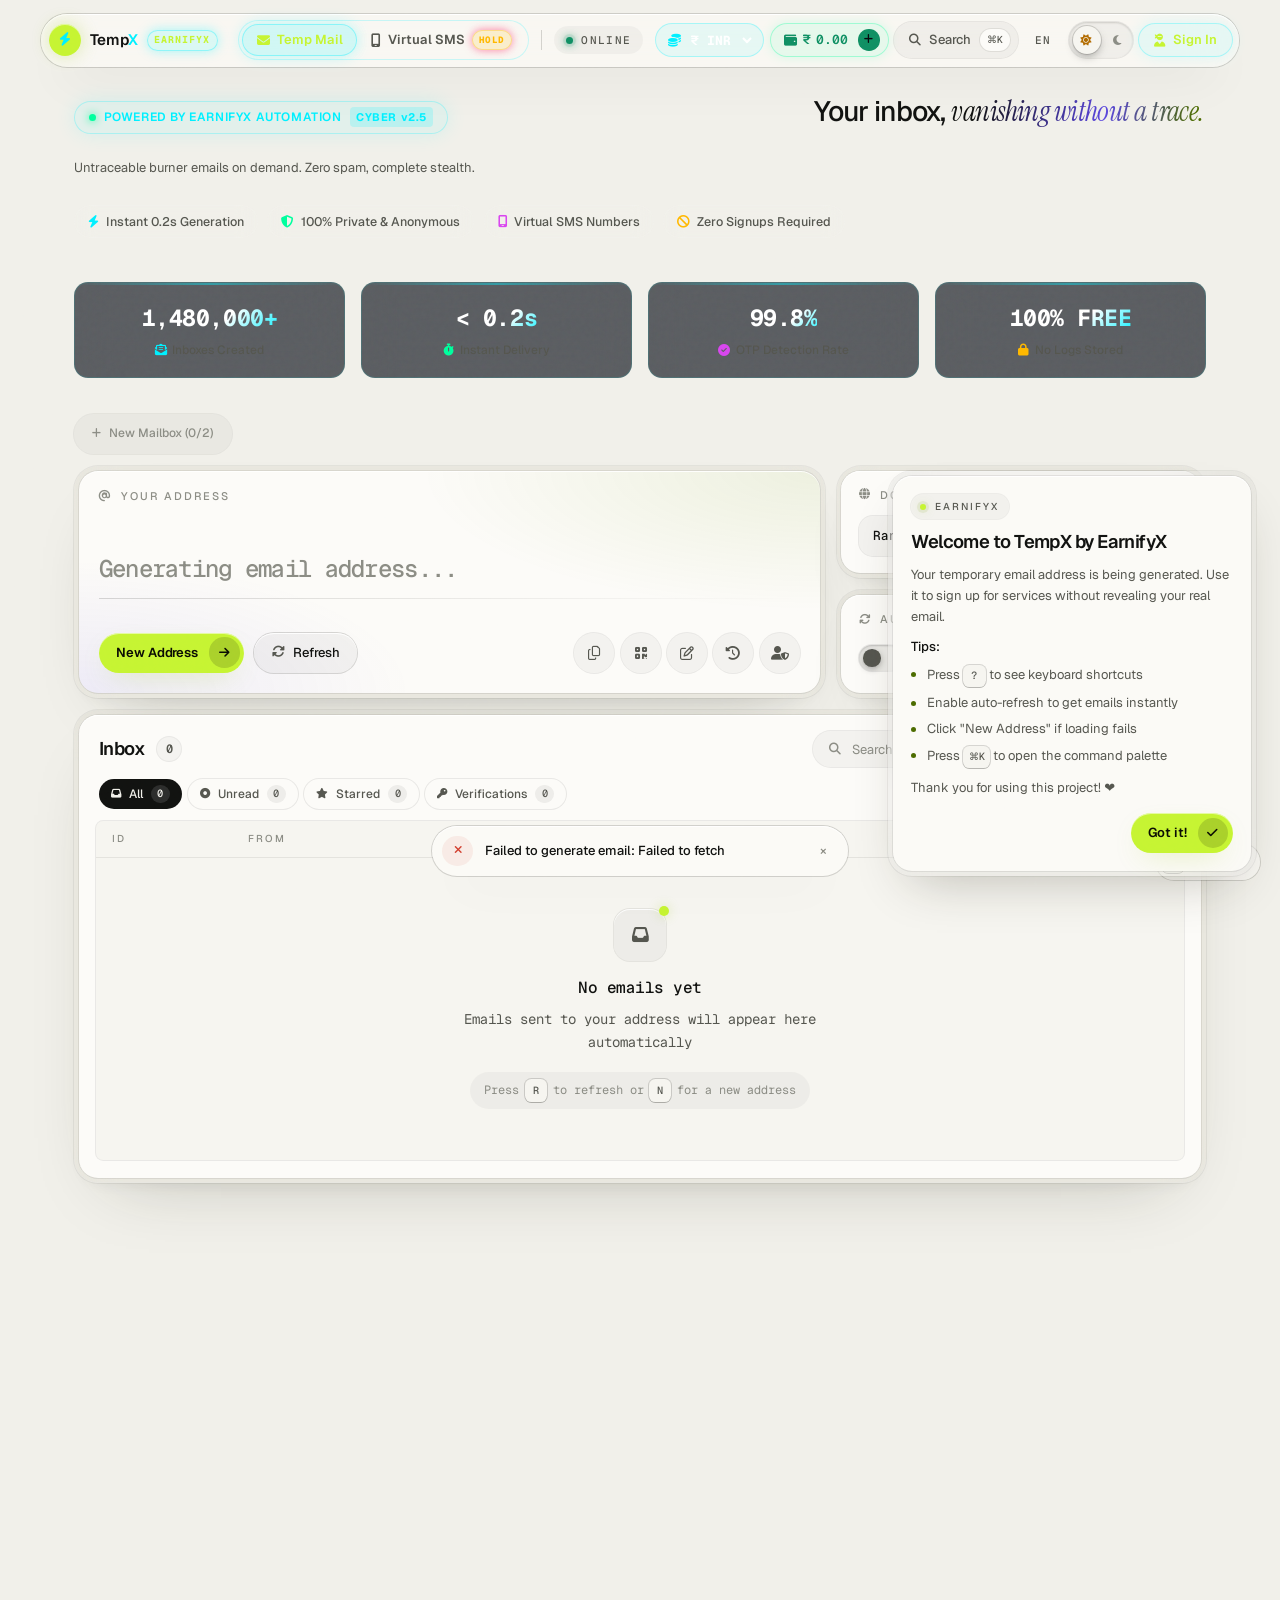
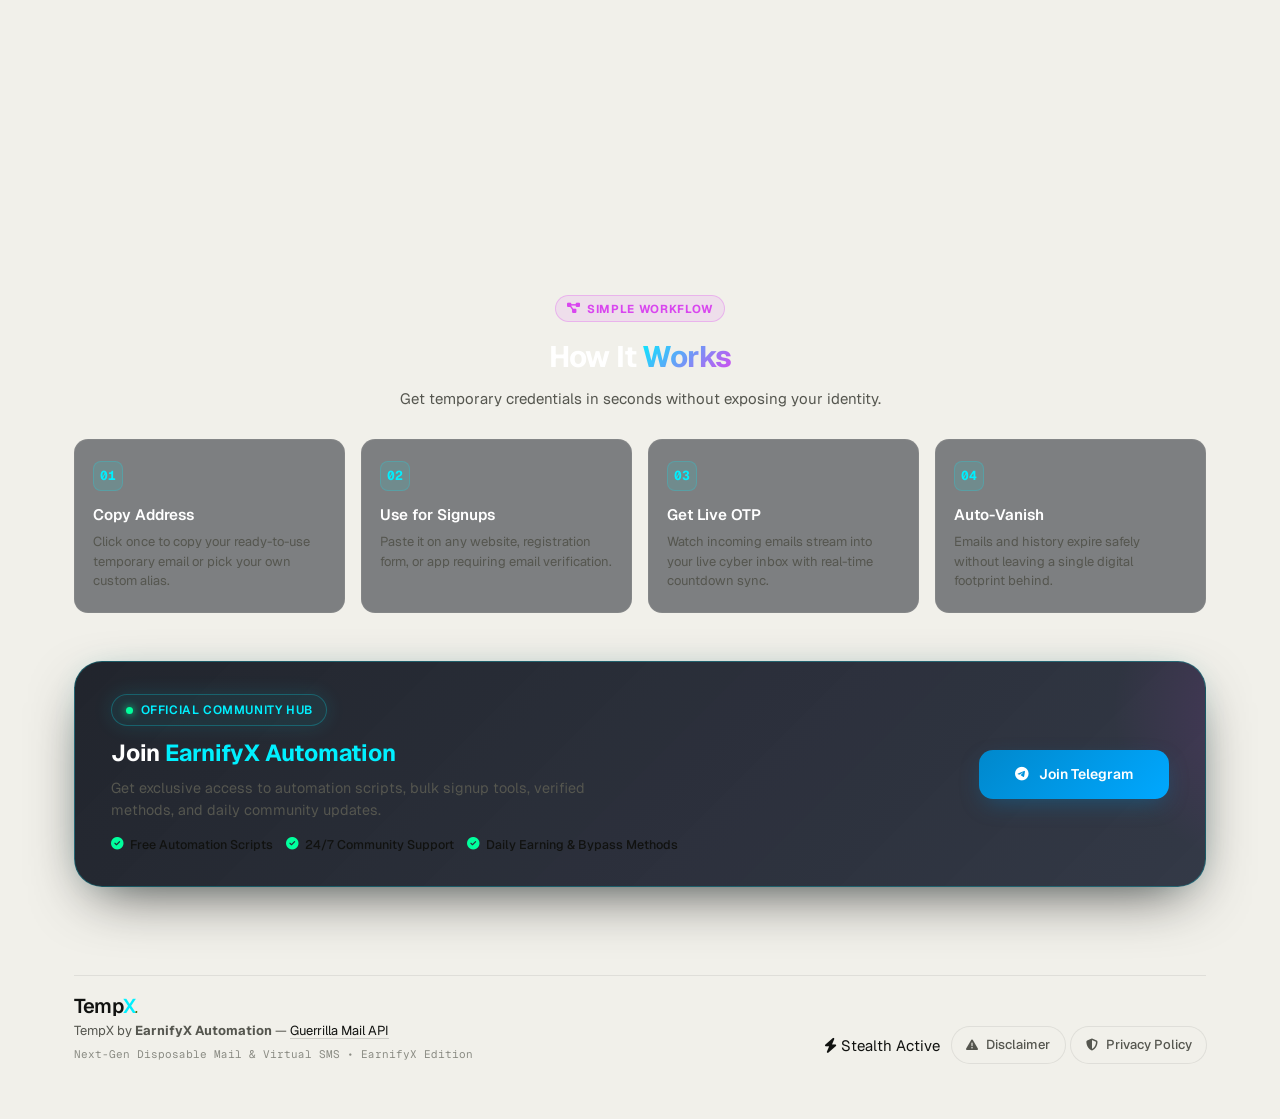
==== commit 1e0950fb: "feat: put virtual numbers on maintenance hold with redirect alert and reset all balances to 0.00" ====
--- a/index.html
+++ b/index.html
@@ -139,7 +139,7 @@
         <button id="mode-tab-sms" class="mode-btn" onclick="switchAppMode('sms')" aria-label="Switch to Virtual SMS">
           <i class="fa-solid fa-mobile-screen"></i>
           <span>Virtual SMS</span>
-          <span class="sms-new-tag">HOT</span>
+          <span class="sms-new-tag" style="background: rgba(255, 184, 0, 0.16); color: #ffb800; border: 1px solid rgba(255, 184, 0, 0.35);">HOLD</span>
         </button>
       </div>
 
@@ -166,7 +166,7 @@
         <div class="wallet-pill" onclick="openWalletModal()" title="TempX Wallet Balance &amp; Recharge">
           <i class="fa-solid fa-wallet"></i>
           <span class="wallet-currency" id="nav-wallet-currency">₹</span>
-          <span id="wallet-balance-val">50.00</span>
+          <span id="wallet-balance-val">0.00</span>
           <span class="wallet-add-btn" aria-label="Add funds"><i class="fa-solid fa-plus"></i></span>
         </div>
 
@@ -612,6 +612,22 @@
            GhostSMS — Virtual Numbers & OTP Receiver
            ══════════════════════════════════════════════ -->
       <div id="sms-workspace" style="display: none;">
+        <!-- Cyber Maintenance Notice Banner -->
+        <div class="sms-maintenance-banner reveal">
+          <div class="maint-icon-pulse">
+            <i class="fa-solid fa-wrench"></i>
+          </div>
+          <div class="maint-content">
+            <div class="maint-tag"><i class="fa-solid fa-triangle-exclamation"></i> SERVER UPGRADE IN PROGRESS</div>
+            <h3>Virtual Numbers are Temporarily on Hold</h3>
+            <p>Hamare virtual SMS servers par upgrade chal raha hai. Aap tab tak bina kisi limit ke <strong>100% Free &amp; Unlimited Temp Mail</strong> ka use karein!</p>
+          </div>
+          <button class="primary-button maint-cta-btn" onclick="switchAppMode('mail')">
+            <i class="fa-solid fa-envelope-open-text"></i>
+            <span>Use Unlimited Temp Mail</span>
+          </button>
+        </div>
+
         <!-- SMS Hero -->
         <section class="hero reveal">
           <div class="hero-badge-pill" style="margin-bottom: 0.6rem;">
@@ -833,7 +849,7 @@
       if ("IntersectionObserver" in window) {
         new IntersectionObserver(([entry]) => {
           const scrolled = !entry.isIntersecting;
-          document.getElent?.classList.toggle("visible", scrolled);
+          document.getElementById("scroll-top-btn")?.classList.toggle("visible", scrolled);
           document.documentElement.classList.toggle("is-scrolled", scrolled);
         }).observe(sentinel);
       }
@@ -844,6 +860,7 @@
   <script>
     function hideWelcomeMessage() {
       const welcomeMessage = document.getElementById("welcomeMessage");
+      if (!welcomeMessage) return;
       welcomeMessage.classList.remove("show");
       welcomeMessage.classList.add("leaving");
 
@@ -870,7 +887,7 @@
       if (!localStorage.getItem("welcomeMessageSeen")) {
         setTimeout(() => {
           const welcomeMessage = document.getElementById("welcomeMessage");
-          if (welcomeMessa) elcomeMessage.classList.add("show");
+          if (welcomeMessage) welcomeMessage.classList.add("show");
         }, 900);
       } else {
         const wm = document.getElementById("welcomeMessage");
@@ -993,7 +1010,7 @@
         <!-- Balance Card -->
         <div class="wallet-balance-card">
           <span class="balance-label">Available Balance:</span>
-          <span id="modal-wallet-balance" class="balance-amount">₹50.00</span>
+          <span id="modal-wallet-balance" class="balance-amount">₹0.00</span>
           <span class="balance-hint"><i class="fa-solid fa-shield-check"></i> 100% Refundable on failed OTPs</span>
         </div>
 
@@ -1189,14 +1206,67 @@
           closeSmsConfigModal();
         }
       } catch (err) {
-        if (window.showToa) whowToast('Error saving configuration 'e
+        if (window.showToast) window.showToast('Error saving configuration: ' + err.message, 'error');
       }
+    }
+
+    // Maintenance Modal Controls
+    function showMaintenanceAlert() {
+      const modal = document.getElementById('sms-maintenance-modal');
+      if (modal) modal.style.display = 'flex';
+    }
+
+    function closeMaintenanceAlert() {
+      const modal = document.getElementById('sms-maintenance-modal');
+      if (modal) modal.style.display = 'none';
     }
 
     window.openSmsConfigModal = openSmsConfigModal;
     window.closeSmsConfigModal = closeSmsConfigModal;
     window.saveSmsApiConfig = saveSmsApiConfig;
+    window.showMaintenanceAlert = showMaintenanceAlert;
+    window.closeMaintenanceAlert = closeMaintenanceAlert;
   </script>
+
+  <!-- ══════════════════════════════════════════════
+       Virtual SMS Under Maintenance Modal
+       ══════════════════════════════════════════════ -->
+  <div id="sms-maintenance-modal" class="auth-modal-backdrop" role="dialog" aria-modal="true" style="display: none;">
+    <div class="auth-modal-card bezel" style="max-width: 440px;">
+      <div class="bezel-core auth-card-inner" style="text-align: center; padding: 2.2rem 1.7rem;">
+        <button class="auth-close-btn" onclick="closeMaintenanceAlert()" aria-label="Close modal">
+          <i class="fa-solid fa-xmark"></i>
+        </button>
+
+        <div class="maint-modal-icon">
+          <i class="fa-solid fa-screwdriver-wrench"></i>
+        </div>
+        
+        <div class="hero-badge-pill" style="margin: 0.6rem auto 1rem; width: fit-content; border-color: rgba(255, 184, 0, 0.4); background: rgba(255, 184, 0, 0.1);">
+          <span class="badge-dot" style="background: #ffb800; box-shadow: 0 0 10px #ffb800;"></span>
+          <span style="color: #ffb800; font-weight: 700;">TEMPORARY HOLD</span>
+        </div>
+
+        <h3 style="font-size: 1.25rem; font-weight: 800; margin-bottom: 0.6rem; color: #fff;">
+          Virtual Numbers Under Maintenance
+        </h3>
+
+        <p style="font-size: 0.88rem; color: var(--text-muted); line-height: 1.55; margin-bottom: 1.4rem;">
+          Virtual SMS gateway par server upgrades chal rahe hain. Filhal aap bina kisi limit ke TempX ka <strong>100% Free &amp; Unlimited Temporary Email</strong> use karein!
+        </p>
+
+        <div style="display: flex; flex-direction: column; gap: 0.75rem;">
+          <button class="primary-button maint-cta-btn" onclick="closeMaintenanceAlert(); switchAppMode('mail');" style="width: 100%; justify-content: center; padding: 0.75rem 1.2rem; font-size: 0.95rem;">
+            <i class="fa-solid fa-envelope-circle-check"></i>
+            <span>Switch to Unlimited Temp Mail</span>
+          </button>
+          <button class="secondary-button" onclick="closeMaintenanceAlert()" style="width: 100%; justify-content: center; padding: 0.6rem; font-size: 0.85rem;">
+            <span>Dismiss</span>
+          </button>
+        </div>
+      </div>
+    </div>
+  </div>
 </body>
 
 </html>
--- a/css/style.css
+++ b/css/style.css
@@ -1,6 +1,6 @@
 /* =============================================================
-   TempMail v5.0 — "Obsidian Signal"
-   Author: Mehmet Kahya
+   TempX v2.5 — "Obsidian Cyber Signal"
+   Powered by: EarnifyX Automation
    Created: 17 March 2024
    Last Updated: 27 October 2026
 
@@ -6340,4 +6340,114 @@
 .btn-binance-pay-sm:hover {
   transform: translateY(-1px);
   box-shadow: 0 6px 18px -3px rgba(243, 186, 47, 0.65);
-}+}
+
+/* ══════════════════════════════════════════════
+   Virtual SMS Maintenance & Hold UI
+   ══════════════════════════════════════════════ */
+.sms-maintenance-banner {
+  display: flex;
+  align-items: center;
+  justify-content: space-between;
+  gap: 1.25rem;
+  background: linear-gradient(135deg, rgba(255, 184, 0, 0.09) 0%, rgba(217, 70, 239, 0.04) 100%);
+  border: 1px solid rgba(255, 184, 0, 0.32);
+  border-radius: var(--radius-md);
+  padding: 1.2rem 1.5rem;
+  margin-bottom: 2rem;
+  backdrop-filter: blur(12px);
+  box-shadow: 0 8px 32px -8px rgba(255, 184, 0, 0.15);
+}
+
+.maint-icon-pulse {
+  width: 48px;
+  height: 48px;
+  border-radius: 50%;
+  background: rgba(255, 184, 0, 0.16);
+  border: 1px solid rgba(255, 184, 0, 0.45);
+  color: #ffb800;
+  display: flex;
+  align-items: center;
+  justify-content: center;
+  font-size: 1.25rem;
+  flex-shrink: 0;
+  box-shadow: 0 0 16px rgba(255, 184, 0, 0.3);
+}
+
+.maint-content {
+  flex: 1;
+  min-width: 240px;
+}
+
+.maint-tag {
+  font-family: var(--font-mono);
+  font-size: 0.72rem;
+  font-weight: 700;
+  letter-spacing: 0.08em;
+  color: #ffb800;
+  margin-bottom: 0.25rem;
+  display: flex;
+  align-items: center;
+  gap: 0.4rem;
+}
+
+.maint-content h3 {
+  font-size: 1.12rem;
+  font-weight: 700;
+  color: #fff;
+  margin: 0 0 0.3rem 0;
+}
+
+.maint-content p {
+  font-size: 0.85rem;
+  color: var(--text-muted);
+  line-height: 1.5;
+  margin: 0;
+}
+
+.maint-content strong {
+  color: #00f0ff;
+}
+
+.maint-cta-btn {
+  white-space: nowrap;
+  background: linear-gradient(135deg, #00f0ff 0%, #00ff9d 100%) !important;
+  color: #040810 !important;
+  font-weight: 700 !important;
+  padding: 0.7rem 1.3rem !important;
+  box-shadow: 0 4px 18px -2px rgba(0, 240, 255, 0.4) !important;
+  flex-shrink: 0;
+}
+
+.maint-cta-btn:hover {
+  transform: translateY(-2px);
+  box-shadow: 0 8px 24px -2px rgba(0, 240, 255, 0.6) !important;
+}
+
+.maint-service-btn {
+  background: rgba(255, 184, 0, 0.14) !important;
+  border: 1px solid rgba(255, 184, 0, 0.38) !important;
+  color: #ffb800 !important;
+  font-weight: 700 !important;
+}
+
+.maint-service-btn:hover {
+  background: rgba(255, 184, 0, 0.25) !important;
+  color: #fff !important;
+  border-color: #ffb800 !important;
+}
+
+.maint-modal-icon {
+  width: 62px;
+  height: 62px;
+  border-radius: 50%;
+  background: rgba(255, 184, 0, 0.14);
+  border: 1px solid rgba(255, 184, 0, 0.45);
+  color: #ffb800;
+  display: flex;
+  align-items: center;
+  justify-content: center;
+  font-size: 1.65rem;
+  margin: 0 auto 0.75rem;
+  box-shadow: 0 0 24px rgba(255, 184, 0, 0.28);
+}
